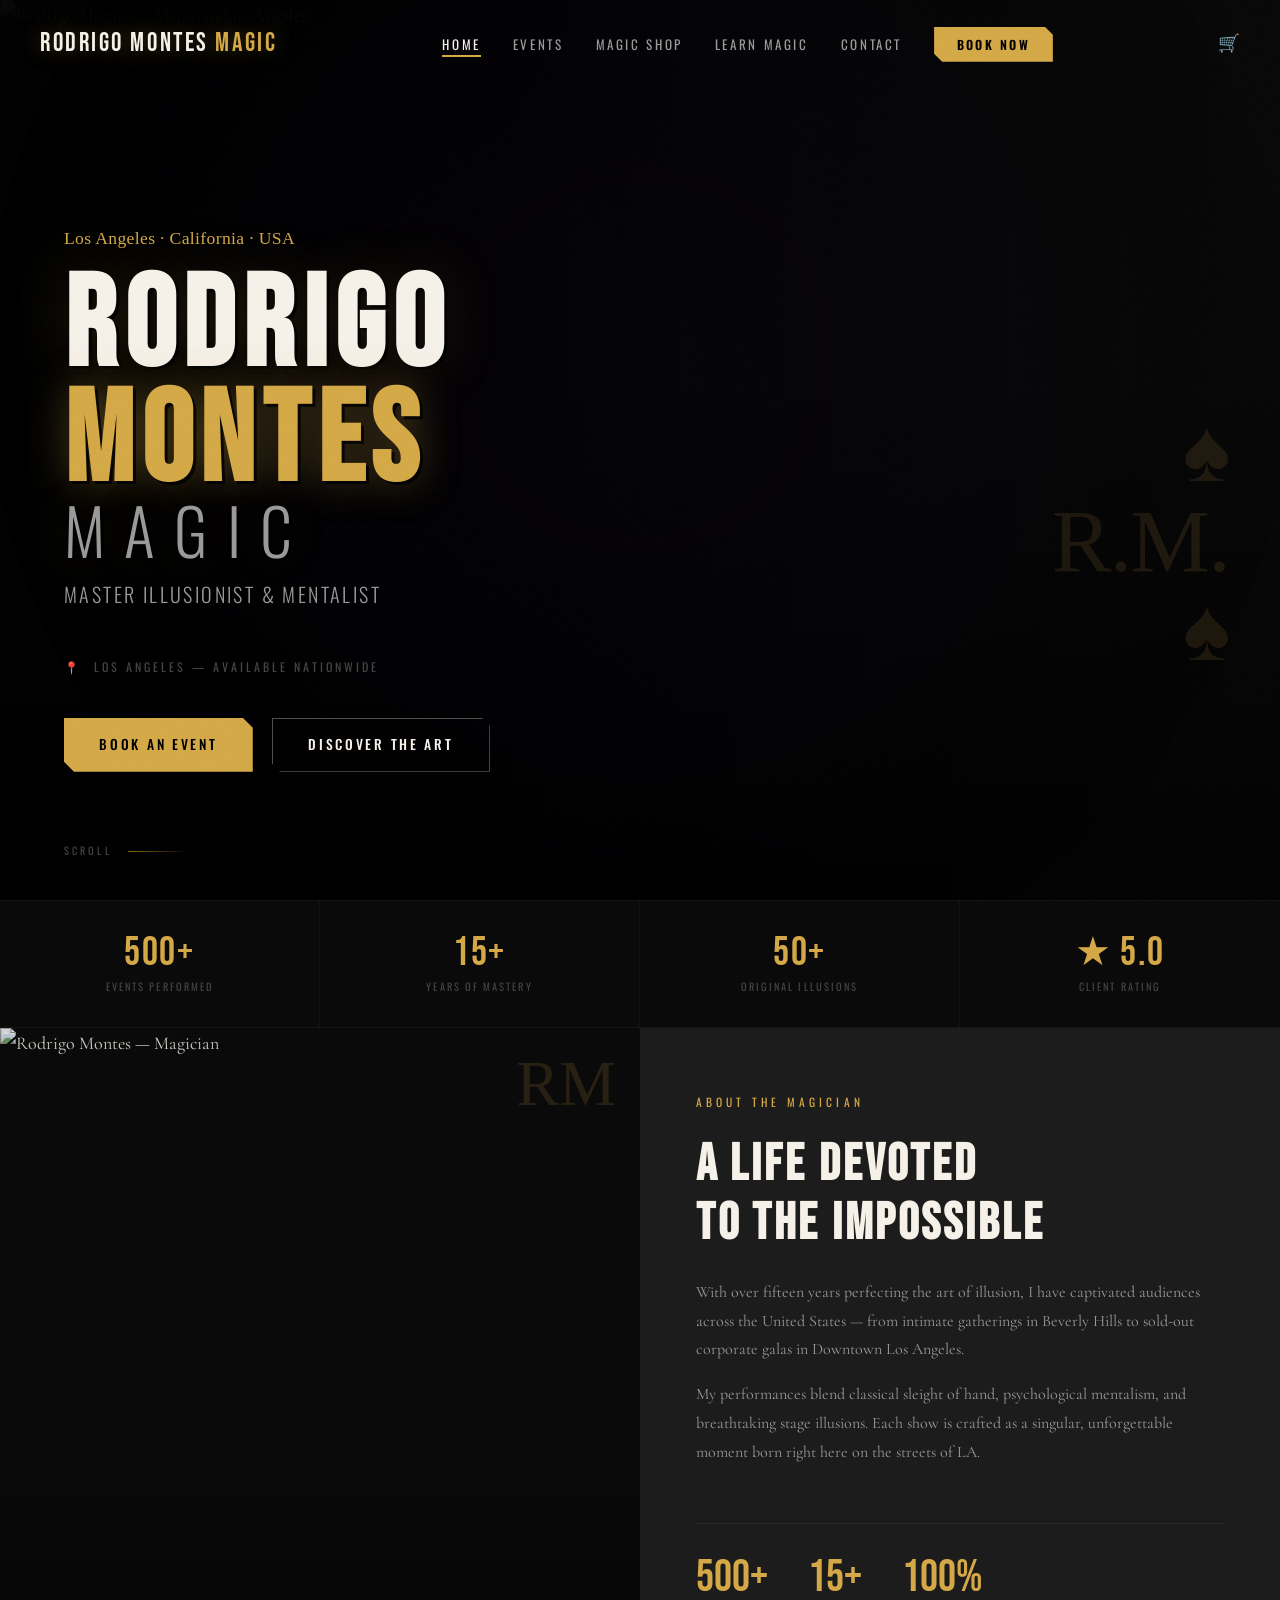
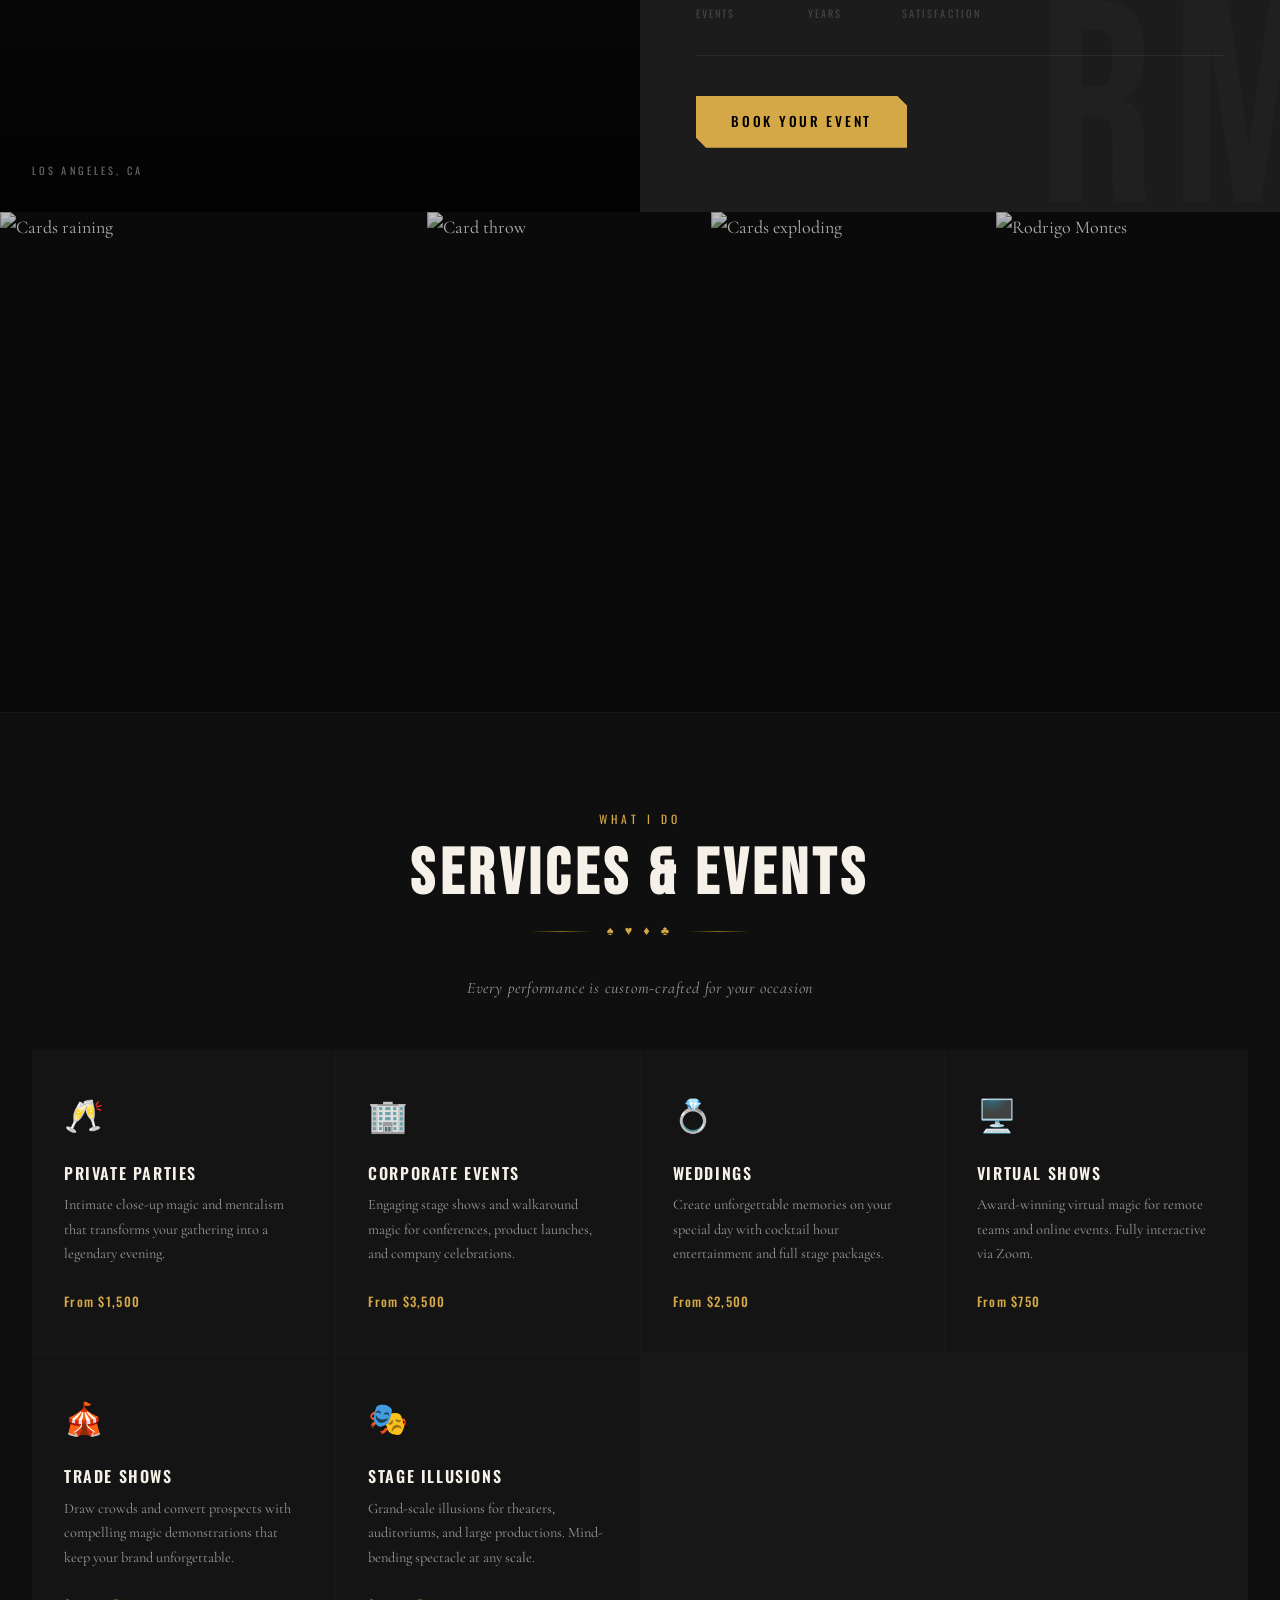
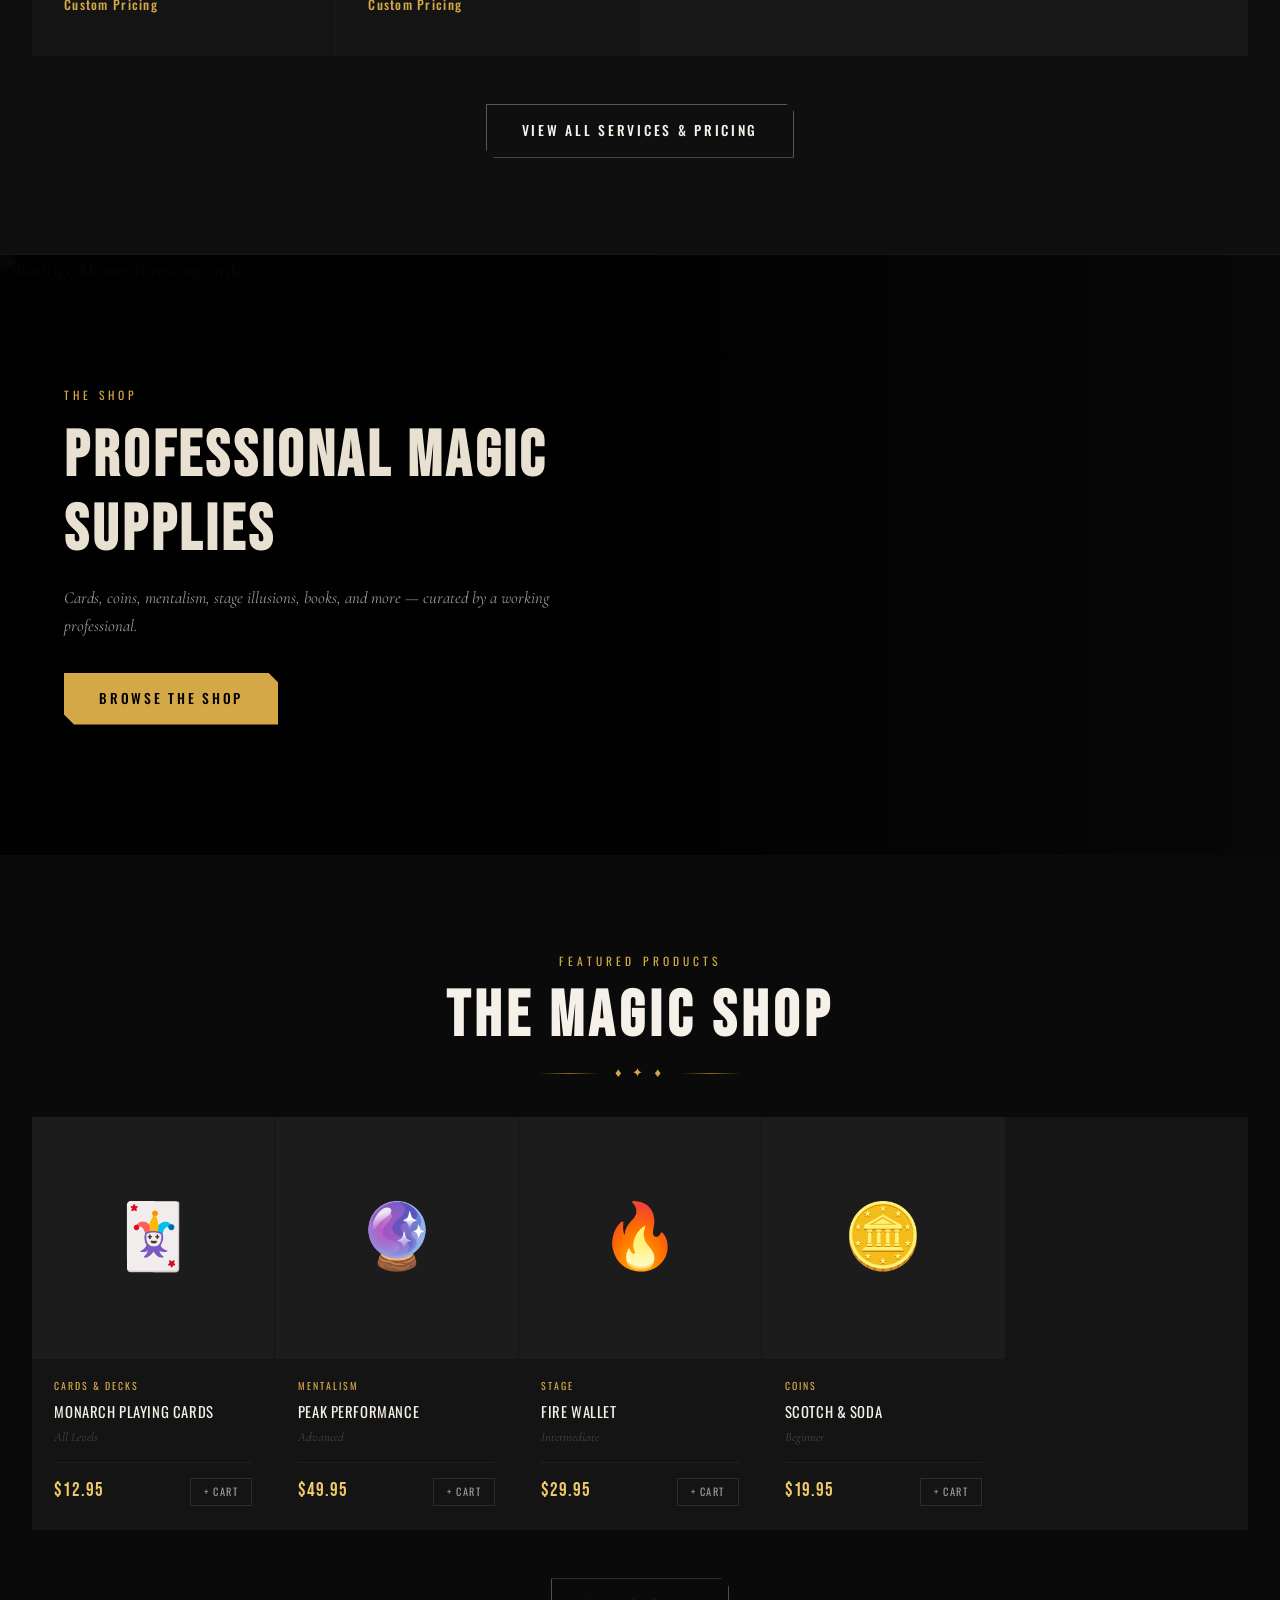
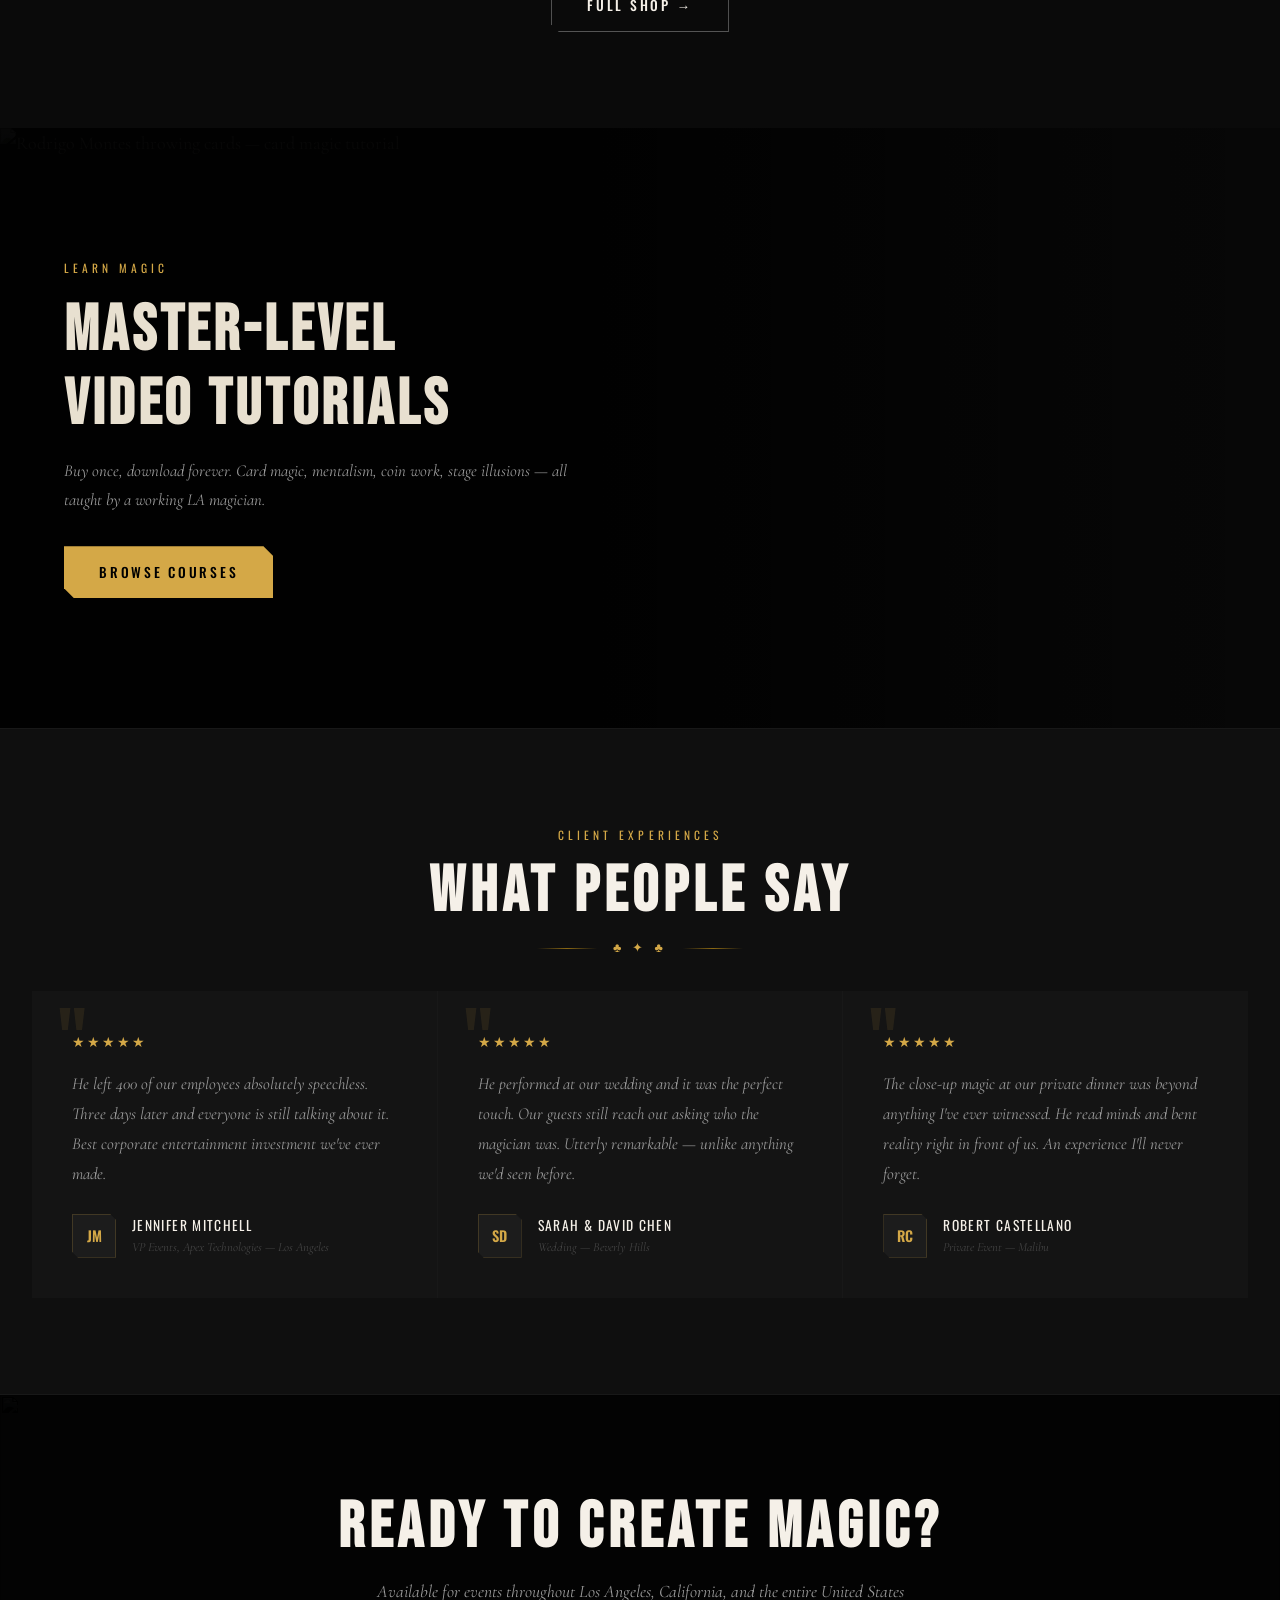
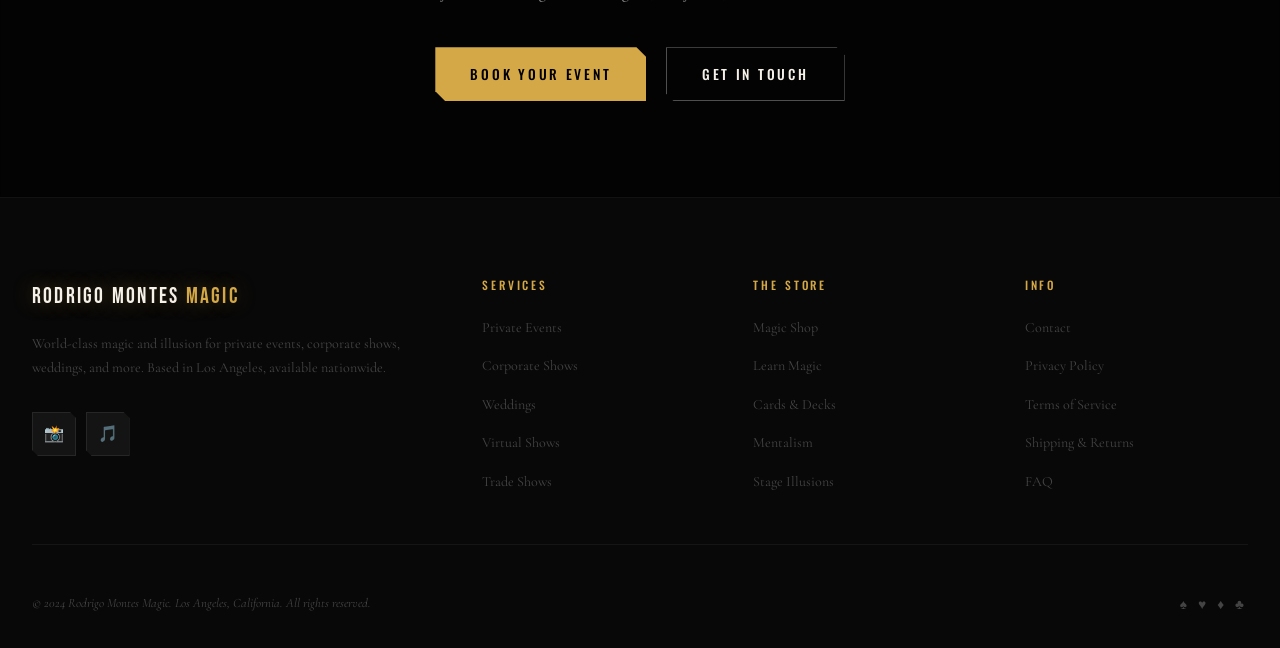
==== index.html @ 7df370d9 "Update social media links in footer" ====
<!DOCTYPE html>
<html lang="en">
<head>
  <meta charset="UTF-8" />
  <meta name="viewport" content="width=device-width, initial-scale=1.0" />
  <title>Rodrigo Montes Magic — Master Illusionist Los Angeles</title>
  <meta name="description" content="World-class magician available for private events, corporate shows, weddings, and more across Los Angeles and the USA." />
  <link rel="stylesheet" href="css/styles.css" />
</head>
<body>

<!-- ══════ NAV ══════ -->
<nav id="navbar">
  <a class="nav-logo" href="index.html">Rodrigo Montes <span>Magic</span></a>
  <ul class="nav-links">
    <li><a href="index.html" class="active">Home</a></li>
    <li><a href="events.html">Events</a></li>
    <li><a href="shop.html">Magic Shop</a></li>
    <li><a href="learn.html">Learn Magic</a></li>
    <li><a href="contact.html">Contact</a></li>
    <li><a href="https://calendly.com/rodrigomagic/30min" class="nav-cta" target="_blank" rel="noopener noreferrer">Book Now</a></li>
  </ul>
  <div style="display:flex;gap:1.2rem;align-items:center;">
    <div class="nav-cart" title="Cart">🛒<span class="cart-badge" style="display:none;">0</span></div>
    <button class="hamburger" aria-label="Menu"><span></span><span></span><span></span></button>
  </div>
</nav>

<!-- ══════ HERO ══════ -->
<section id="hero">
  <div id="hero-bg">
    <img src="images/rodrigo-cards-3.jpg" alt="Rodrigo Montes — Magician Los Angeles" />
  </div>
  <div class="hero-overlay"></div>
  <canvas id="particles-canvas"></canvas>

  <div class="hero-content">
    <div class="hero-eyebrow">Los Angeles · California · USA</div>

    <h1 class="hero-title">
      <div class="display-title">Rodrigo</div>
      <div class="display-title"><span class="gold-word">Montes</span></div>
      <div class="display-title" style="font-size:clamp(1.8rem,5vw,4.5rem);color:var(--text-secondary);letter-spacing:0.3em;font-family:'Oswald',sans-serif;font-weight:300;">MAGIC</div>
    </h1>

    <p class="hero-subtitle">Master Illusionist &amp; Mentalist</p>

    <div class="hero-location">📍 &nbsp;Los Angeles — Available Nationwide</div>

    <div class="hero-actions">
      <a href="https://calendly.com/rodrigomagic/30min" class="btn btn-primary" target="_blank" rel="noopener noreferrer">Book an Event</a>
      <a href="#about" class="btn btn-outline">Discover the Art</a>
    </div>
  </div>

  <!-- Ghost graffiti tag on wall -->
  <div class="hero-wall-tag">
    <span class="big-tag">♠</span>
    <span class="big-tag">R.M.</span>
    <span class="big-tag">♠</span>
  </div>

  <div class="hero-scroll">
    <span>Scroll</span>
    <div class="scroll-line"></div>
  </div>
</section>

<!-- ══════ STATS BAR ══════ -->
<div class="featured-banner">
  <div class="featured-item reveal">
    <span class="num">500+</span>
    <div class="label">Events Performed</div>
  </div>
  <div class="featured-item reveal reveal-delay-1">
    <span class="num">15+</span>
    <div class="label">Years of Mastery</div>
  </div>
  <div class="featured-item reveal reveal-delay-2">
    <span class="num">50+</span>
    <div class="label">Original Illusions</div>
  </div>
  <div class="featured-item reveal reveal-delay-3">
    <span class="num">★ 5.0</span>
    <div class="label">Client Rating</div>
  </div>
</div>

<!-- ══════ ABOUT ══════ -->
<section class="section" id="about" style="padding:0;">
  <div class="about-grid">

    <!-- Photo col -->
    <div class="about-image-col reveal">
      <img src="images/rodrigo-portrait.jpg" alt="Rodrigo Montes — Magician" />
      <div class="about-graffiti">
        <div class="about-graffiti-tag">RM</div>
        <div class="about-image-credit">Los Angeles, CA</div>
      </div>
    </div>

    <!-- Text col -->
    <div class="about-text-col">
      <div class="tag-line reveal">About the Magician</div>
      <h2 class="reveal" style="margin-top:0.5rem;">A Life Devoted<br>to the Impossible</h2>

      <p class="reveal">
        With over fifteen years perfecting the art of illusion, I have captivated audiences across
        the United States — from intimate gatherings in Beverly Hills to sold-out corporate galas
        in Downtown Los Angeles.
      </p>
      <p class="reveal">
        My performances blend classical sleight of hand, psychological mentalism, and breathtaking
        stage illusions. Each show is crafted as a singular, unforgettable moment born right here
        on the streets of LA.
      </p>

      <div class="stats-row reveal">
        <div class="stat">
          <span class="stat-num">500+</span>
          <div class="stat-label">Events</div>
        </div>
        <div class="stat">
          <span class="stat-num">15+</span>
          <div class="stat-label">Years</div>
        </div>
        <div class="stat">
          <span class="stat-num">100%</span>
          <div class="stat-label">Satisfaction</div>
        </div>
      </div>

      <div class="reveal">
        <a href="https://calendly.com/rodrigomagic/30min" class="btn btn-primary" target="_blank" rel="noopener noreferrer">Book Your Event</a>
      </div>
    </div>

  </div>
</section>

<!-- ══════ PHOTO STRIP ══════ -->
<div class="photo-strip">
  <div class="photo-strip-item">
    <img src="images/rodrigo-cards-3.jpg" alt="Cards raining" />
    <div class="strip-overlay"></div>
  </div>
  <div class="photo-strip-item">
    <img src="images/rodrigo-cards-1.jpg" alt="Card throw" />
    <div class="strip-overlay"></div>
  </div>
  <div class="photo-strip-item">
    <img src="images/rodrigo-cards-2.jpg" alt="Cards exploding" />
    <div class="strip-overlay"></div>
  </div>
  <div class="photo-strip-item">
    <img src="images/rodrigo-portrait.jpg" alt="Rodrigo Montes" />
    <div class="strip-overlay"></div>
  </div>
</div>

<!-- ══════ SERVICES ══════ -->
<section class="section section-alt">
  <div class="section-inner">
    <div class="tag-line reveal" style="text-align:center;display:block;margin-bottom:0.6rem;">What I Do</div>
    <h2 class="section-title reveal">Services &amp; Events</h2>
    <div class="gold-rule reveal"><span>♠ ♥ ♦ ♣</span></div>
    <p class="section-subtitle reveal">Every performance is custom-crafted for your occasion</p>

    <div class="services-grid">
      <div class="service-card reveal">
        <div class="service-icon">🥂</div>
        <h3>Private Parties</h3>
        <p>Intimate close-up magic and mentalism that transforms your gathering into a legendary evening.</p>
        <div class="price-tag">From $1,500</div>
      </div>
      <div class="service-card reveal reveal-delay-1">
        <div class="service-icon">🏢</div>
        <h3>Corporate Events</h3>
        <p>Engaging stage shows and walkaround magic for conferences, product launches, and company celebrations.</p>
        <div class="price-tag">From $3,500</div>
      </div>
      <div class="service-card reveal reveal-delay-2">
        <div class="service-icon">💍</div>
        <h3>Weddings</h3>
        <p>Create unforgettable memories on your special day with cocktail hour entertainment and full stage packages.</p>
        <div class="price-tag">From $2,500</div>
      </div>
      <div class="service-card reveal reveal-delay-3">
        <div class="service-icon">🖥️</div>
        <h3>Virtual Shows</h3>
        <p>Award-winning virtual magic for remote teams and online events. Fully interactive via Zoom.</p>
        <div class="price-tag">From $750</div>
      </div>
      <div class="service-card reveal">
        <div class="service-icon">🎪</div>
        <h3>Trade Shows</h3>
        <p>Draw crowds and convert prospects with compelling magic demonstrations that keep your brand unforgettable.</p>
        <div class="price-tag">Custom Pricing</div>
      </div>
      <div class="service-card reveal reveal-delay-1">
        <div class="service-icon">🎭</div>
        <h3>Stage Illusions</h3>
        <p>Grand-scale illusions for theaters, auditoriums, and large productions. Mind-bending spectacle at any scale.</p>
        <div class="price-tag">Custom Pricing</div>
      </div>
    </div>

    <div style="text-align:center;margin-top:3rem;" class="reveal">
      <a href="events.html" class="btn btn-outline">View All Services &amp; Pricing</a>
    </div>
  </div>
</section>

<!-- ══════ FULL BLEED PHOTO — CARD THROW ══════ -->
<div class="fullbleed-section">
  <div class="fullbleed-bg">
    <img src="images/rodrigo-cards-2.jpg" alt="Rodrigo Montes throwing cards" />
  </div>
  <div class="fullbleed-overlay"></div>
  <div class="fullbleed-content">
    <div class="tag-line reveal" style="margin-bottom:1rem;">The Shop</div>
    <h2 class="reveal" style="font-family:'Bebas Neue',sans-serif;font-size:clamp(2.5rem,5vw,4.5rem);letter-spacing:0.06em;margin-bottom:1rem;">Professional Magic<br>Supplies</h2>
    <p class="reveal" style="color:var(--text-secondary);margin-bottom:2rem;font-family:'Cormorant Garamond',serif;font-size:1.05rem;font-style:italic;">
      Cards, coins, mentalism, stage illusions, books, and more — curated by a working professional.
    </p>
    <a href="shop.html" class="btn btn-primary reveal">Browse the Shop</a>
  </div>
</div>

<!-- ══════ SHOP PREVIEW ══════ -->
<section class="section">
  <div class="section-inner">
    <div class="tag-line reveal" style="text-align:center;display:block;margin-bottom:0.6rem;">Featured Products</div>
    <h2 class="section-title reveal">The Magic Shop</h2>
    <div class="gold-rule reveal"><span>♦ ✦ ♦</span></div>

    <div class="products-grid">
      <div class="product-card reveal" data-category="cards">
        <div class="product-image">
          <div class="product-emoji">🃏</div>
          <div class="product-overlay">
            <button class="btn btn-primary" onclick="addToCart('p01','Monarch Playing Cards','12.95','🃏')">Add to Cart</button>
          </div>
        </div>
        <div class="product-body">
          <div class="product-category">Cards &amp; Decks</div>
          <div class="product-name">Monarch Playing Cards</div>
          <div class="product-level">All Levels</div>
          <div class="product-footer">
            <div class="product-price">$12.95</div>
            <button class="add-to-cart" onclick="addToCart('p01','Monarch Playing Cards','12.95','🃏')">+ Cart</button>
          </div>
        </div>
      </div>
      <div class="product-card reveal reveal-delay-1" data-category="mentalism">
        <div class="product-image">
          <div class="product-emoji">🔮</div>
          <div class="product-overlay">
            <button class="btn btn-primary" onclick="addToCart('p11','Peak Performance','49.95','🔮')">Add to Cart</button>
          </div>
        </div>
        <div class="product-body">
          <div class="product-category">Mentalism</div>
          <div class="product-name">Peak Performance</div>
          <div class="product-level">Advanced</div>
          <div class="product-footer">
            <div class="product-price">$49.95</div>
            <button class="add-to-cart" onclick="addToCart('p11','Peak Performance','49.95','🔮')">+ Cart</button>
          </div>
        </div>
      </div>
      <div class="product-card reveal reveal-delay-2" data-category="stage">
        <div class="product-image">
          <div class="product-emoji">🔥</div>
          <div class="product-overlay">
            <button class="btn btn-primary" onclick="addToCart('p18','Fire Wallet','29.95','🔥')">Add to Cart</button>
          </div>
        </div>
        <div class="product-body">
          <div class="product-category">Stage</div>
          <div class="product-name">Fire Wallet</div>
          <div class="product-level">Intermediate</div>
          <div class="product-footer">
            <div class="product-price">$29.95</div>
            <button class="add-to-cart" onclick="addToCart('p18','Fire Wallet','29.95','🔥')">+ Cart</button>
          </div>
        </div>
      </div>
      <div class="product-card reveal reveal-delay-3" data-category="coins">
        <div class="product-image">
          <div class="product-emoji">🪙</div>
          <div class="product-overlay">
            <button class="btn btn-primary" onclick="addToCart('p06','Scotch & Soda','19.95','🪙')">Add to Cart</button>
          </div>
        </div>
        <div class="product-body">
          <div class="product-category">Coins</div>
          <div class="product-name">Scotch &amp; Soda</div>
          <div class="product-level">Beginner</div>
          <div class="product-footer">
            <div class="product-price">$19.95</div>
            <button class="add-to-cart" onclick="addToCart('p06','Scotch & Soda','19.95','🪙')">+ Cart</button>
          </div>
        </div>
      </div>
    </div>

    <div style="text-align:center;margin-top:3rem;" class="reveal">
      <a href="shop.html" class="btn btn-outline">Full Shop →</a>
    </div>
  </div>
</section>

<!-- ══════ LEARN PREVIEW — FULLBLEED ══════ -->
<div class="fullbleed-section">
  <div class="fullbleed-bg">
    <img src="images/rodrigo-cards-1.jpg" alt="Rodrigo Montes throwing cards — card magic tutorial" />
  </div>
  <div class="fullbleed-overlay"></div>
  <div class="fullbleed-content">
    <div class="tag-line reveal" style="margin-bottom:1rem;">Learn Magic</div>
    <h2 class="reveal" style="font-family:'Bebas Neue',sans-serif;font-size:clamp(2.5rem,5vw,4.5rem);letter-spacing:0.06em;margin-bottom:1rem;">Master-Level<br>Video Tutorials</h2>
    <p class="reveal" style="color:var(--text-secondary);margin-bottom:2rem;font-family:'Cormorant Garamond',serif;font-size:1.05rem;font-style:italic;">
      Buy once, download forever. Card magic, mentalism, coin work, stage illusions — all taught by a working LA magician.
    </p>
    <a href="learn.html" class="btn btn-primary reveal">Browse Courses</a>
  </div>
</div>

<!-- ══════ TESTIMONIALS ══════ -->
<section class="section section-alt">
  <div class="section-inner">
    <div class="tag-line reveal" style="text-align:center;display:block;margin-bottom:0.6rem;">Client Experiences</div>
    <h2 class="section-title reveal">What People Say</h2>
    <div class="gold-rule reveal"><span>♣ ✦ ♣</span></div>

    <div class="testimonials-grid">
      <div class="testimonial-card reveal">
        <div class="stars">★★★★★</div>
        <p class="testimonial-text">He left 400 of our employees absolutely speechless. Three days later and everyone is still talking about it. Best corporate entertainment investment we've ever made.</p>
        <div class="testimonial-author">
          <div class="author-avatar">JM</div>
          <div>
            <div class="author-name">Jennifer Mitchell</div>
            <div class="author-role">VP Events, Apex Technologies — Los Angeles</div>
          </div>
        </div>
      </div>
      <div class="testimonial-card reveal reveal-delay-1">
        <div class="stars">★★★★★</div>
        <p class="testimonial-text">He performed at our wedding and it was the perfect touch. Our guests still reach out asking who the magician was. Utterly remarkable — unlike anything we'd seen before.</p>
        <div class="testimonial-author">
          <div class="author-avatar">SD</div>
          <div>
            <div class="author-name">Sarah &amp; David Chen</div>
            <div class="author-role">Wedding — Beverly Hills</div>
          </div>
        </div>
      </div>
      <div class="testimonial-card reveal reveal-delay-2">
        <div class="stars">★★★★★</div>
        <p class="testimonial-text">The close-up magic at our private dinner was beyond anything I've ever witnessed. He read minds and bent reality right in front of us. An experience I'll never forget.</p>
        <div class="testimonial-author">
          <div class="author-avatar">RC</div>
          <div>
            <div class="author-name">Robert Castellano</div>
            <div class="author-role">Private Event — Malibu</div>
          </div>
        </div>
      </div>
    </div>
  </div>
</section>

<!-- ══════ CTA ══════ -->
<div class="cta-banner">
  <div class="cta-banner-bg">
    <img src="images/rodrigo-portrait.jpg" alt="" aria-hidden="true" />
    <div class="cta-banner-bg-overlay"></div>
  </div>
  <div class="cta-banner-content section-inner">
    <h2 class="reveal">Ready to Create Magic?</h2>
    <p class="reveal">Available for events throughout Los Angeles, California, and the entire United States</p>
    <div class="reveal" style="display:flex;gap:1.2rem;justify-content:center;flex-wrap:wrap;">
      <a href="https://calendly.com/rodrigomagic/30min" class="btn btn-primary" target="_blank" rel="noopener noreferrer">Book Your Event</a>
      <a href="contact.html" class="btn btn-outline">Get in Touch</a>
    </div>
  </div>
</div>

<!-- ══════ FOOTER ══════ -->
<footer id="footer">
  <div class="footer-inner">
    <div class="footer-grid">
      <div class="footer-brand">
        <a class="nav-logo" href="index.html">Rodrigo Montes <span>Magic</span></a>
        <p>World-class magic and illusion for private events, corporate shows, weddings, and more. Based in Los Angeles, available nationwide.</p>
        <div class="social-links">
          <a class="social-link" href="https://instagram.com/rodrigomontesmagic" title="Instagram" target="_blank" rel="noopener noreferrer">📸</a>
          <a class="social-link" href="https://tiktok.com/@rodrigomontesmagic" title="TikTok" target="_blank" rel="noopener noreferrer">🎵</a>
        </div>
      </div>
      <div class="footer-col">
        <h4>Services</h4>
        <ul>
          <li><a href="events.html">Private Events</a></li>
          <li><a href="events.html">Corporate Shows</a></li>
          <li><a href="events.html">Weddings</a></li>
          <li><a href="events.html">Virtual Shows</a></li>
          <li><a href="events.html">Trade Shows</a></li>
        </ul>
      </div>
      <div class="footer-col">
        <h4>The Store</h4>
        <ul>
          <li><a href="shop.html">Magic Shop</a></li>
          <li><a href="learn.html">Learn Magic</a></li>
          <li><a href="shop.html">Cards &amp; Decks</a></li>
          <li><a href="shop.html">Mentalism</a></li>
          <li><a href="shop.html">Stage Illusions</a></li>
        </ul>
      </div>
      <div class="footer-col">
        <h4>Info</h4>
        <ul>
          <li><a href="contact.html">Contact</a></li>
          <li><a href="#">Privacy Policy</a></li>
          <li><a href="#">Terms of Service</a></li>
          <li><a href="#">Shipping &amp; Returns</a></li>
          <li><a href="#">FAQ</a></li>
        </ul>
      </div>
    </div>
    <div class="footer-bottom">
      <div class="footer-copy">© 2024 Rodrigo Montes Magic. Los Angeles, California. All rights reserved.</div>
      <div class="footer-suits">♠ ♥ ♦ ♣</div>
    </div>
  </div>
</footer>

<!-- Cart -->
<div class="cart-overlay"></div>
<div class="cart-sidebar">
  <div class="cart-header"><h3>Your Cart</h3><button class="cart-close">✕</button></div>
  <div class="cart-items"></div>
  <div class="cart-footer">
    <div class="cart-total"><span>Total</span><span class="cart-total-price">$0.00</span></div>
    <button class="btn btn-primary" style="width:100%;justify-content:center;">Proceed to Checkout</button>
  </div>
</div>

<script src="js/particles.js"></script>
<script src="js/main.js"></script>
</body>
</html>
---- css/styles.css ----
/* ============================================================
   RODRIGO MONTES MAGIC — Urban Street Aesthetic
   ============================================================ */

@import url('https://fonts.googleapis.com/css2?family=Cinzel:wght@400;600;700;900&family=Cinzel+Decorative:wght@400;700&family=Cormorant+Garamond:ital,wght@0,300;0,400;0,600;1,300;1,400&family=Bebas+Neue&family=Permanent+Marker&family=Oswald:wght@300;400;500;600;700&display=swap');

/* ── Variables ── */
:root {
  --bg-primary: #0a0a0a;
  --bg-secondary: #0f0f0f;
  --bg-card: #141414;
  --bg-card-hover: #1a1a1a;
  --concrete: #1c1c1c;
  --concrete-light: #252525;
  --gold: #d4a847;
  --gold-light: #f0c96a;
  --gold-dark: #8b6914;
  --gold-glow: rgba(212,168,71,0.35);
  --red: #c0392b;
  --red-glow: rgba(192,57,43,0.3);
  --white: #f5f0e8;
  --gray: #888;
  --gray-light: #bbb;
  --text: #e8e0d0;
  --text-secondary: #999;
  --text-muted: #444;
  --border: rgba(212,168,71,0.15);
  --border-bright: rgba(212,168,71,0.5);
  --shadow-gold: 0 0 40px rgba(212,168,71,0.22);
  --transition: all 0.3s cubic-bezier(0.4,0,0.2,1);
  --transition-slow: all 0.7s cubic-bezier(0.4,0,0.2,1);
  --max-w: 1300px;
  --radius: 2px;
}

/* ── Reset ── */
*, *::before, *::after { box-sizing: border-box; margin: 0; padding: 0; }
html { scroll-behavior: smooth; }

body {
  background: var(--bg-primary);
  color: var(--text);
  font-family: 'Cormorant Garamond', serif;
  font-size: 18px;
  line-height: 1.7;
  overflow-x: hidden;
}

a { color: var(--gold); text-decoration: none; transition: var(--transition); }
a:hover { color: var(--gold-light); }
img { max-width: 100%; display: block; }
::selection { background: var(--gold-dark); color: #000; }

/* ── Scrollbar ── */
::-webkit-scrollbar { width: 4px; }
::-webkit-scrollbar-track { background: #000; }
::-webkit-scrollbar-thumb { background: var(--gold-dark); }
::-webkit-scrollbar-thumb:hover { background: var(--gold); }

/* ── Concrete texture overlay (CSS noise) ── */
body::before {
  content: '';
  position: fixed;
  inset: 0;
  background-image:
    url("data:image/svg+xml,%3Csvg viewBox='0 0 256 256' xmlns='http://www.w3.org/2000/svg'%3E%3Cfilter id='noise'%3E%3CfeTurbulence type='fractalNoise' baseFrequency='0.9' numOctaves='4' stitchTiles='stitch'/%3E%3CfeColorMatrix type='saturate' values='0'/%3E%3C/filter%3E%3Crect width='100%25' height='100%25' filter='url(%23noise)' opacity='0.06'/%3E%3C/svg%3E");
  pointer-events: none;
  z-index: 9999;
  opacity: 0.4;
  mix-blend-mode: overlay;
}

/* ── Typography ── */
h1, h2, h3, h4, h5 {
  font-family: 'Oswald', sans-serif;
  font-weight: 600;
  letter-spacing: 0.04em;
  line-height: 1.15;
  color: var(--text);
  text-transform: uppercase;
}

.display-title {
  font-family: 'Bebas Neue', sans-serif;
  font-size: clamp(3.5rem, 10vw, 9rem);
  letter-spacing: 0.06em;
  line-height: 0.9;
  color: var(--white);
  text-shadow:
    3px 3px 0 rgba(0,0,0,0.8),
    0 0 60px rgba(212,168,71,0.15);
}

.display-title .gold-word {
  color: var(--gold);
  text-shadow:
    3px 3px 0 rgba(0,0,0,0.8),
    0 0 40px var(--gold-glow);
}

.graffiti-text {
  font-family: 'Permanent Marker', cursive;
  color: var(--gold);
  font-size: clamp(1rem, 2.5vw, 1.4rem);
  letter-spacing: 0.02em;
  text-shadow: 2px 2px 0 rgba(0,0,0,0.6);
}

.section-title {
  font-family: 'Bebas Neue', sans-serif;
  font-size: clamp(2.2rem, 5vw, 4rem);
  text-align: center;
  letter-spacing: 0.08em;
  color: var(--white);
  text-transform: uppercase;
  margin-bottom: 0.3rem;
}

.section-subtitle {
  text-align: center;
  color: var(--text-secondary);
  font-size: 1rem;
  font-style: italic;
  margin-bottom: 3rem;
  letter-spacing: 0.05em;
  font-family: 'Cormorant Garamond', serif;
}

.tag-line {
  font-family: 'Oswald', sans-serif;
  font-size: 0.72rem;
  letter-spacing: 0.35em;
  text-transform: uppercase;
  color: var(--gold);
}

/* ── Gold Divider ── */
.gold-rule {
  display: flex;
  align-items: center;
  gap: 1rem;
  justify-content: center;
  margin: 0.6rem 0 2rem;
}
.gold-rule::before, .gold-rule::after {
  content: '';
  height: 1px;
  width: 60px;
  background: linear-gradient(90deg, transparent, var(--gold-dark), transparent);
}
.gold-rule span { color: var(--gold); font-size: 0.8rem; letter-spacing: 4px; }

/* ── Navigation ── */
#navbar {
  position: fixed;
  top: 0; left: 0; right: 0;
  z-index: 1000;
  padding: 1.4rem 2.5rem;
  transition: var(--transition-slow);
  display: flex;
  align-items: center;
  justify-content: space-between;
}

#navbar.scrolled {
  background: rgba(10,10,10,0.97);
  padding: 0.9rem 2.5rem;
  border-bottom: 1px solid var(--border);
  backdrop-filter: blur(20px);
  box-shadow: 0 4px 40px rgba(0,0,0,0.8);
}

.nav-logo {
  font-family: 'Bebas Neue', sans-serif;
  font-size: 1.6rem;
  letter-spacing: 0.1em;
  color: var(--white);
  text-shadow: 0 0 20px var(--gold-glow);
}
.nav-logo span { color: var(--gold); }

.nav-links {
  display: flex;
  list-style: none;
  gap: 2rem;
  align-items: center;
}

.nav-links a {
  font-family: 'Oswald', sans-serif;
  font-size: 0.82rem;
  letter-spacing: 0.2em;
  text-transform: uppercase;
  color: var(--text-secondary);
  font-weight: 400;
  position: relative;
  padding-bottom: 3px;
}

.nav-links a::after {
  content: '';
  position: absolute;
  bottom: 0; left: 0;
  width: 0; height: 2px;
  background: var(--gold);
  transition: var(--transition);
}

.nav-links a:hover, .nav-links a.active { color: var(--white); }
.nav-links a:hover::after, .nav-links a.active::after { width: 100%; }

.nav-cta {
  background: var(--gold) !important;
  color: #000 !important;
  padding: 0.5rem 1.4rem !important;
  font-family: 'Oswald', sans-serif !important;
  font-size: 0.78rem !important;
  letter-spacing: 0.2em !important;
  font-weight: 600 !important;
  border: none !important;
  transition: var(--transition) !important;
  clip-path: polygon(0 0, calc(100% - 8px) 0, 100% 8px, 100% 100%, 8px 100%, 0 calc(100% - 8px));
}

.nav-cta:hover {
  background: var(--gold-light) !important;
  color: #000 !important;
  box-shadow: var(--shadow-gold) !important;
  transform: translateY(-1px) !important;
}

.nav-cart {
  position: relative;
  cursor: pointer;
  color: var(--text-secondary);
  font-size: 1.1rem;
  transition: var(--transition);
}
.nav-cart:hover { color: var(--gold); }

.cart-badge {
  position: absolute;
  top: -8px; right: -8px;
  background: var(--gold);
  color: #000;
  font-size: 0.6rem;
  width: 16px; height: 16px;
  border-radius: 50%;
  display: flex; align-items: center; justify-content: center;
  font-family: 'Oswald', sans-serif;
  font-weight: 700;
}

.hamburger {
  display: none;
  flex-direction: column;
  gap: 5px;
  cursor: pointer;
  padding: 4px;
}
.hamburger span {
  display: block;
  width: 26px; height: 2px;
  background: var(--gold);
  transition: var(--transition);
}

/* ── HERO ── */
#hero {
  position: relative;
  min-height: 100vh;
  display: flex;
  align-items: center;
  overflow: hidden;
}

#hero-bg {
  position: absolute;
  inset: 0;
  z-index: 0;
}

#hero-bg img {
  width: 100%;
  height: 100%;
  object-fit: cover;
  object-position: center top;
  filter: brightness(0.35) contrast(1.1) saturate(0.4);
}

.hero-overlay {
  position: absolute;
  inset: 0;
  background:
    linear-gradient(to right, rgba(0,0,0,0.9) 40%, rgba(0,0,0,0.2) 100%),
    linear-gradient(to top, rgba(0,0,0,0.7) 0%, transparent 60%);
  z-index: 1;
}

#particles-canvas {
  position: absolute;
  inset: 0;
  z-index: 2;
  opacity: 0.7;
}

.hero-content {
  position: relative;
  z-index: 3;
  padding: 0 5vw;
  max-width: 900px;
  padding-top: 6rem;
}

.hero-eyebrow {
  font-family: 'Permanent Marker', cursive;
  font-size: clamp(0.9rem, 2vw, 1.1rem);
  color: var(--gold);
  margin-bottom: 1rem;
  opacity: 0;
  animation: fadeInLeft 1s 0.4s forwards;
  text-shadow: 1px 1px 0 rgba(0,0,0,0.8);
  letter-spacing: 0.02em;
}

.hero-title {
  margin-bottom: 1.2rem;
  opacity: 0;
  animation: fadeInLeft 1.2s 0.7s forwards;
}

.hero-subtitle {
  font-family: 'Oswald', sans-serif;
  font-size: clamp(1rem, 2vw, 1.25rem);
  color: var(--text-secondary);
  margin-bottom: 2.5rem;
  letter-spacing: 0.12em;
  text-transform: uppercase;
  font-weight: 300;
  opacity: 0;
  animation: fadeInLeft 1s 1.2s forwards;
}

.hero-location {
  display: inline-flex;
  align-items: center;
  gap: 0.6rem;
  font-family: 'Oswald', sans-serif;
  font-size: 0.75rem;
  letter-spacing: 0.25em;
  text-transform: uppercase;
  color: var(--text-muted);
  margin-bottom: 2.5rem;
  opacity: 0;
  animation: fadeInLeft 1s 1.4s forwards;
}

.hero-actions {
  display: flex;
  gap: 1.2rem;
  flex-wrap: wrap;
  opacity: 0;
  animation: fadeInLeft 1s 1.7s forwards;
}

/* ── Graffiti tag on wall ── */
.hero-wall-tag {
  position: absolute;
  right: 4vw;
  bottom: 25%;
  z-index: 3;
  text-align: right;
  opacity: 0;
  animation: fadeIn 2s 2.5s forwards;
}

.hero-wall-tag .big-tag {
  font-family: 'Permanent Marker', cursive;
  font-size: clamp(3rem, 7vw, 6rem);
  color: rgba(212,168,71,0.12);
  line-height: 1;
  display: block;
  text-shadow: none;
  letter-spacing: -0.02em;
}

.hero-scroll {
  position: absolute;
  bottom: 2.5rem; left: 5vw;
  z-index: 3;
  display: flex;
  align-items: center;
  gap: 1rem;
  opacity: 0;
  animation: fadeIn 1s 2.5s forwards;
}
.hero-scroll span {
  font-family: 'Oswald', sans-serif;
  font-size: 0.65rem;
  letter-spacing: 0.3em;
  color: var(--text-muted);
  text-transform: uppercase;
}
.scroll-line {
  width: 60px; height: 1px;
  background: linear-gradient(90deg, var(--gold-dark), transparent);
  animation: scrollPulse 2s ease-in-out infinite;
}
@keyframes scrollPulse { 0%,100%{opacity:0.3} 50%{opacity:1} }

/* ── Buttons ── */
.btn {
  display: inline-flex;
  align-items: center;
  gap: 0.6rem;
  padding: 0.9rem 2.2rem;
  font-family: 'Oswald', sans-serif;
  font-size: 0.85rem;
  letter-spacing: 0.2em;
  text-transform: uppercase;
  font-weight: 500;
  border: none;
  cursor: pointer;
  transition: var(--transition);
  position: relative;
  text-decoration: none;
}

.btn-primary {
  background: var(--gold);
  color: #000;
  clip-path: polygon(0 0, calc(100% - 10px) 0, 100% 10px, 100% 100%, 10px 100%, 0 calc(100% - 10px));
}
.btn-primary:hover {
  background: var(--gold-light);
  color: #000;
  transform: translateY(-2px);
  box-shadow: 0 8px 30px var(--gold-glow);
}

.btn-outline {
  background: transparent;
  color: var(--white);
  border: 1px solid rgba(255,255,255,0.3);
  clip-path: polygon(0 0, calc(100% - 8px) 0, 100% 8px, 100% 100%, 8px 100%, 0 calc(100% - 8px));
}
.btn-outline:hover {
  border-color: var(--gold);
  color: var(--gold);
  transform: translateY(-2px);
}

/* ── Section ── */
.section { padding: 6rem 2rem; }

.section-inner {
  max-width: var(--max-w);
  margin: 0 auto;
}

.section-alt {
  background: var(--bg-secondary);
  border-top: 1px solid rgba(255,255,255,0.04);
  border-bottom: 1px solid rgba(255,255,255,0.04);
}

/* Diagonal section separator */
.section-slant {
  position: relative;
}
.section-slant::after {
  content: '';
  position: absolute;
  bottom: -1px; left: 0; right: 0;
  height: 60px;
  background: var(--bg-secondary);
  clip-path: polygon(0 100%, 100% 0, 100% 100%);
}

/* ── ABOUT SPLIT ── */
.about-grid {
  display: grid;
  grid-template-columns: 1fr 1fr;
  gap: 0;
  align-items: stretch;
  min-height: 620px;
}

.about-image-col {
  position: relative;
  overflow: hidden;
}

.about-image-col img {
  width: 100%;
  height: 100%;
  object-fit: cover;
  object-position: center top;
  filter: saturate(0.5) contrast(1.15) brightness(0.85);
  transition: var(--transition-slow);
}

.about-image-col:hover img {
  filter: saturate(0.7) contrast(1.1) brightness(0.9);
  transform: scale(1.02);
}

/* Graffiti overlay on about image */
.about-graffiti {
  position: absolute;
  inset: 0;
  display: flex;
  align-items: flex-end;
  padding: 2rem;
  background: linear-gradient(to top, rgba(0,0,0,0.8) 0%, transparent 50%);
}

.about-graffiti-tag {
  font-family: 'Permanent Marker', cursive;
  font-size: 4rem;
  color: rgba(212,168,71,0.15);
  position: absolute;
  top: 1.5rem; right: 1.5rem;
  line-height: 1;
  pointer-events: none;
}

.about-image-credit {
  font-family: 'Oswald', sans-serif;
  font-size: 0.65rem;
  letter-spacing: 0.3em;
  color: rgba(255,255,255,0.4);
  text-transform: uppercase;
}

.about-text-col {
  background: var(--concrete);
  padding: 4rem 3.5rem;
  display: flex;
  flex-direction: column;
  justify-content: center;
  position: relative;
  overflow: hidden;
}

/* Concrete texture on about panel */
.about-text-col::before {
  content: 'R M';
  font-family: 'Bebas Neue', sans-serif;
  font-size: 18rem;
  position: absolute;
  right: -2rem; bottom: -3rem;
  color: rgba(255,255,255,0.02);
  letter-spacing: -0.05em;
  pointer-events: none;
  line-height: 1;
}

.about-text-col .tag-line { margin-bottom: 1rem; }

.about-text-col h2 {
  font-family: 'Bebas Neue', sans-serif;
  font-size: clamp(2.5rem, 4vw, 3.5rem);
  color: var(--white);
  margin-bottom: 1.5rem;
  letter-spacing: 0.06em;
}

.about-text-col p {
  color: var(--text-secondary);
  font-size: 1rem;
  margin-bottom: 1rem;
  font-family: 'Cormorant Garamond', serif;
  line-height: 1.8;
}

.stats-row {
  display: flex;
  gap: 2.5rem;
  margin: 2.5rem 0;
  padding: 2rem 0;
  border-top: 1px solid rgba(255,255,255,0.06);
  border-bottom: 1px solid rgba(255,255,255,0.06);
}

.stat { text-align: left; }

.stat-num {
  font-family: 'Bebas Neue', sans-serif;
  font-size: 2.8rem;
  color: var(--gold);
  display: block;
  line-height: 1;
}

.stat-label {
  font-family: 'Oswald', sans-serif;
  font-size: 0.65rem;
  letter-spacing: 0.2em;
  text-transform: uppercase;
  color: var(--text-muted);
  margin-top: 0.3rem;
}

/* ── PHOTO GALLERY STRIP ── */
.photo-strip {
  display: grid;
  grid-template-columns: 1.5fr 1fr 1fr 1fr;
  height: 500px;
  gap: 0;
}

.photo-strip-item {
  position: relative;
  overflow: hidden;
  cursor: pointer;
}

.photo-strip-item img {
  width: 100%;
  height: 100%;
  object-fit: cover;
  object-position: center top;
  filter: saturate(0.4) contrast(1.1) brightness(0.75);
  transition: var(--transition-slow);
}

.photo-strip-item:hover img {
  filter: saturate(0.7) contrast(1.05) brightness(0.9);
  transform: scale(1.04);
}

.photo-strip-item .strip-overlay {
  position: absolute;
  inset: 0;
  background: linear-gradient(to top, rgba(0,0,0,0.6) 0%, transparent 60%);
  opacity: 0;
  transition: var(--transition);
}

.photo-strip-item:hover .strip-overlay { opacity: 1; }

/* ── FULL BLEED PHOTO SECTION ── */
.fullbleed-section {
  position: relative;
  min-height: 600px;
  display: flex;
  align-items: center;
  overflow: hidden;
}

.fullbleed-bg {
  position: absolute;
  inset: 0;
}

.fullbleed-bg img {
  width: 100%;
  height: 100%;
  object-fit: cover;
  object-position: center 20%;
  filter: saturate(0.3) contrast(1.2) brightness(0.35);
}

.fullbleed-overlay {
  position: absolute;
  inset: 0;
  background: linear-gradient(90deg, rgba(0,0,0,0.92) 45%, rgba(0,0,0,0.3) 100%);
}

.fullbleed-content {
  position: relative;
  z-index: 2;
  padding: 5rem 5vw;
  max-width: 650px;
}

/* ── Services Grid ── */
.services-grid {
  display: grid;
  grid-template-columns: repeat(auto-fill, minmax(280px, 1fr));
  gap: 1px;
  background: rgba(255,255,255,0.04);
}

.service-card {
  background: var(--bg-card);
  padding: 2.5rem 2rem;
  position: relative;
  overflow: hidden;
  transition: var(--transition);
  cursor: pointer;
}

.service-card::before {
  content: '';
  position: absolute;
  left: 0; top: 0; bottom: 0;
  width: 3px;
  background: var(--gold);
  transform: scaleY(0);
  transform-origin: bottom;
  transition: var(--transition);
}

.service-card:hover { background: var(--bg-card-hover); }
.service-card:hover::before { transform: scaleY(1); }

.service-icon { font-size: 2rem; margin-bottom: 1.2rem; }

.service-card h3 {
  font-family: 'Oswald', sans-serif;
  font-size: 1rem;
  margin-bottom: 0.7rem;
  color: var(--white);
  letter-spacing: 0.1em;
}

.service-card p {
  color: var(--text-secondary);
  font-size: 0.9rem;
  font-family: 'Cormorant Garamond', serif;
  line-height: 1.7;
}

.service-card .price-tag {
  margin-top: 1.5rem;
  font-family: 'Oswald', sans-serif;
  font-size: 0.8rem;
  color: var(--gold);
  letter-spacing: 0.1em;
  font-weight: 500;
}

/* ── Testimonials ── */
.testimonials-grid {
  display: grid;
  grid-template-columns: repeat(auto-fill, minmax(320px, 1fr));
  gap: 1px;
  background: rgba(255,255,255,0.04);
}

.testimonial-card {
  background: var(--bg-card);
  padding: 2.5rem;
  position: relative;
}

.testimonial-card::before {
  content: '"';
  font-family: 'Bebas Neue', sans-serif;
  font-size: 6rem;
  color: rgba(212,168,71,0.1);
  position: absolute;
  top: 0.5rem; left: 1.5rem;
  line-height: 1;
}

.testimonial-text {
  font-style: italic;
  color: var(--text-secondary);
  font-size: 0.95rem;
  margin-bottom: 1.5rem;
  line-height: 1.8;
  font-family: 'Cormorant Garamond', serif;
  font-size: 1.05rem;
}

.testimonial-author { display: flex; align-items: center; gap: 1rem; }

.author-avatar {
  width: 44px; height: 44px;
  background: var(--concrete);
  border: 1px solid rgba(212,168,71,0.2);
  display: flex; align-items: center; justify-content: center;
  font-family: 'Oswald', sans-serif;
  font-size: 0.9rem;
  color: var(--gold);
  font-weight: 600;
  clip-path: polygon(0 0, calc(100% - 6px) 0, 100% 6px, 100% 100%, 6px 100%, 0 calc(100% - 6px));
}

.author-name {
  font-family: 'Oswald', sans-serif;
  font-size: 0.85rem;
  letter-spacing: 0.1em;
  color: var(--white);
  text-transform: uppercase;
}

.author-role {
  font-size: 0.78rem;
  color: var(--text-muted);
  font-style: italic;
  font-family: 'Cormorant Garamond', serif;
}

.stars { color: var(--gold); font-size: 0.9rem; letter-spacing: 2px; margin-bottom: 0.8rem; }

/* ── Shop ── */
.shop-filters {
  display: flex;
  gap: 0.6rem;
  flex-wrap: wrap;
  justify-content: center;
  margin-bottom: 3rem;
}

.filter-btn {
  padding: 0.45rem 1.2rem;
  font-family: 'Oswald', sans-serif;
  font-size: 0.72rem;
  letter-spacing: 0.15em;
  text-transform: uppercase;
  background: transparent;
  color: var(--text-muted);
  border: 1px solid rgba(255,255,255,0.08);
  cursor: pointer;
  transition: var(--transition);
}

.filter-btn:hover, .filter-btn.active {
  background: var(--gold);
  color: #000;
  border-color: var(--gold);
}

.products-grid {
  display: grid;
  grid-template-columns: repeat(auto-fill, minmax(240px, 1fr));
  gap: 1px;
  background: rgba(255,255,255,0.04);
}

.product-card {
  background: var(--bg-card);
  overflow: hidden;
  transition: var(--transition);
  cursor: pointer;
}

.product-card:hover {
  background: var(--bg-card-hover);
  box-shadow: 0 0 0 1px var(--border-bright);
}

.product-image {
  aspect-ratio: 1;
  background: var(--concrete);
  display: flex;
  align-items: center;
  justify-content: center;
  overflow: hidden;
  position: relative;
}

.product-emoji { font-size: 4rem; }

.product-overlay {
  position: absolute;
  inset: 0;
  background: rgba(0,0,0,0.85);
  display: flex;
  align-items: center;
  justify-content: center;
  opacity: 0;
  transition: var(--transition);
}

.product-card:hover .product-overlay { opacity: 1; }

.product-body { padding: 1.2rem 1.4rem 1.4rem; }

.product-category {
  font-family: 'Oswald', sans-serif;
  font-size: 0.62rem;
  letter-spacing: 0.2em;
  text-transform: uppercase;
  color: var(--gold);
  margin-bottom: 0.4rem;
  font-weight: 400;
}

.product-name {
  font-family: 'Oswald', sans-serif;
  font-size: 0.92rem;
  color: var(--white);
  margin-bottom: 0.4rem;
  letter-spacing: 0.04em;
  line-height: 1.3;
  text-transform: uppercase;
}

.product-level {
  font-size: 0.8rem;
  color: var(--text-muted);
  font-style: italic;
  margin-bottom: 0.8rem;
  font-family: 'Cormorant Garamond', serif;
}

.product-footer {
  display: flex;
  align-items: center;
  justify-content: space-between;
  margin-top: 0.8rem;
  padding-top: 0.8rem;
  border-top: 1px solid rgba(255,255,255,0.05);
}

.product-price {
  font-family: 'Bebas Neue', sans-serif;
  font-size: 1.2rem;
  color: var(--gold-light);
  letter-spacing: 0.05em;
}

.add-to-cart {
  background: transparent;
  border: 1px solid rgba(255,255,255,0.1);
  color: var(--text-secondary);
  padding: 0.35rem 0.8rem;
  font-family: 'Oswald', sans-serif;
  font-size: 0.65rem;
  letter-spacing: 0.15em;
  cursor: pointer;
  transition: var(--transition);
  text-transform: uppercase;
}

.add-to-cart:hover {
  background: var(--gold);
  border-color: var(--gold);
  color: #000;
}

/* ── Videos ── */
.videos-grid {
  display: grid;
  grid-template-columns: repeat(auto-fill, minmax(320px, 1fr));
  gap: 1px;
  background: rgba(255,255,255,0.04);
}

.video-card {
  background: var(--bg-card);
  overflow: hidden;
  transition: var(--transition);
}

.video-card:hover { background: var(--bg-card-hover); }

.video-thumbnail {
  aspect-ratio: 16/9;
  background: var(--concrete);
  display: flex;
  align-items: center;
  justify-content: center;
  position: relative;
  overflow: hidden;
}

.video-thumbnail img {
  width: 100%; height: 100%;
  object-fit: cover;
  filter: brightness(0.55) saturate(0.4);
  transition: var(--transition-slow);
}

.video-card:hover .video-thumbnail img { filter: brightness(0.7) saturate(0.6); transform: scale(1.03); }

.play-btn {
  position: absolute;
  width: 58px; height: 58px;
  border: 1.5px solid var(--gold);
  display: flex; align-items: center; justify-content: center;
  color: var(--gold);
  font-size: 1.3rem;
  transition: var(--transition);
  clip-path: polygon(0 0, calc(100% - 8px) 0, 100% 8px, 100% 100%, 8px 100%, 0 calc(100% - 8px));
  background: rgba(0,0,0,0.4);
}

.video-card:hover .play-btn {
  background: var(--gold);
  color: #000;
}

.video-thumb-placeholder { font-size: 3.5rem; color: rgba(255,255,255,0.08); }

.video-duration {
  position: absolute;
  bottom: 0.6rem; right: 0.8rem;
  background: rgba(0,0,0,0.85);
  color: var(--text-secondary);
  font-family: 'Oswald', sans-serif;
  font-size: 0.7rem;
  padding: 2px 8px;
  letter-spacing: 0.1em;
}

.video-level {
  position: absolute;
  top: 0.8rem; left: 0.8rem;
  padding: 3px 10px;
  font-family: 'Oswald', sans-serif;
  font-size: 0.62rem;
  letter-spacing: 0.15em;
  text-transform: uppercase;
}

.level-beginner { background: rgba(34,197,94,0.15); color: #4ade80; border: 1px solid rgba(34,197,94,0.3); }
.level-intermediate { background: rgba(212,168,71,0.15); color: var(--gold-light); border: 1px solid var(--border); }
.level-advanced { background: rgba(192,57,43,0.15); color: #f87171; border: 1px solid rgba(192,57,43,0.3); }
.level-all { background: rgba(0,0,0,0.5); color: var(--text-secondary); border: 1px solid rgba(255,255,255,0.1); }

.video-body { padding: 1.4rem; }

.video-title {
  font-family: 'Oswald', sans-serif;
  font-size: 0.95rem;
  color: var(--white);
  margin-bottom: 0.5rem;
  line-height: 1.3;
  letter-spacing: 0.06em;
  text-transform: uppercase;
}

.video-desc {
  font-size: 0.9rem;
  color: var(--text-secondary);
  margin-bottom: 1rem;
  line-height: 1.6;
  font-family: 'Cormorant Garamond', serif;
}

.video-meta {
  display: flex;
  gap: 1rem;
  flex-wrap: wrap;
  color: var(--text-muted);
  margin-bottom: 1rem;
  font-family: 'Oswald', sans-serif;
  font-size: 0.68rem;
  letter-spacing: 0.1em;
  text-transform: uppercase;
}

.video-meta span { display: flex; align-items: center; gap: 0.3rem; }

.video-footer {
  display: flex;
  align-items: center;
  justify-content: space-between;
  padding-top: 1rem;
  border-top: 1px solid rgba(255,255,255,0.05);
}

.video-price {
  font-family: 'Bebas Neue', sans-serif;
  font-size: 1.4rem;
  color: var(--gold-light);
  letter-spacing: 0.05em;
}

/* ── Page Hero ── */
.page-hero {
  padding: 10rem 5vw 5rem;
  position: relative;
  overflow: hidden;
  border-bottom: 1px solid rgba(255,255,255,0.04);
}

.page-hero-bg {
  position: absolute;
  inset: 0;
}

.page-hero-bg img {
  width: 100%;
  height: 100%;
  object-fit: cover;
  object-position: center 30%;
  filter: brightness(0.2) saturate(0.3) contrast(1.2);
}

.page-hero-bg-overlay {
  position: absolute;
  inset: 0;
  background: linear-gradient(to right, rgba(0,0,0,0.97) 50%, rgba(0,0,0,0.7));
}

.page-hero-content { position: relative; z-index: 2; max-width: 700px; }

.page-hero-eyebrow {
  font-family: 'Permanent Marker', cursive;
  font-size: 1rem;
  color: var(--gold);
  margin-bottom: 0.8rem;
}

.page-hero h1 {
  font-family: 'Bebas Neue', sans-serif;
  font-size: clamp(2.5rem, 6vw, 5rem);
  color: var(--white);
  letter-spacing: 0.06em;
  margin-bottom: 1rem;
}

.page-hero p {
  font-size: 1.1rem;
  color: var(--text-secondary);
  font-style: italic;
  font-family: 'Cormorant Garamond', serif;
  max-width: 550px;
}

/* ── Booking / Contact Forms ── */
.booking-grid {
  display: grid;
  grid-template-columns: 1fr 1.3fr;
  gap: 4rem;
  align-items: start;
}

.booking-info h2 {
  font-family: 'Bebas Neue', sans-serif;
  font-size: clamp(2rem, 3.5vw, 3rem);
  margin-bottom: 1.5rem;
  letter-spacing: 0.06em;
}

.booking-info p {
  color: var(--text-secondary);
  margin-bottom: 1.2rem;
  font-family: 'Cormorant Garamond', serif;
}

.event-types { display: flex; flex-direction: column; gap: 1px; margin: 2rem 0; background: rgba(255,255,255,0.04); }

.event-type {
  display: flex;
  align-items: center;
  gap: 1rem;
  padding: 1rem 1.2rem;
  background: var(--bg-card);
  transition: var(--transition);
  cursor: pointer;
}

.event-type:hover { background: var(--bg-card-hover); padding-left: 1.6rem; }
.event-type-icon { font-size: 1.3rem; }

.event-type-info h4 {
  font-family: 'Oswald', sans-serif;
  font-size: 0.85rem;
  letter-spacing: 0.1em;
  color: var(--white);
  margin-bottom: 0.1rem;
}

.event-type-info p {
  font-size: 0.8rem;
  color: var(--text-muted);
  margin: 0;
  font-family: 'Cormorant Garamond', serif;
}

.booking-form, .contact-form {
  background: var(--concrete);
  padding: 2.5rem;
  border: 1px solid rgba(255,255,255,0.05);
}

.form-title {
  font-family: 'Oswald', sans-serif;
  font-size: 0.9rem;
  letter-spacing: 0.2em;
  text-transform: uppercase;
  color: var(--gold);
  margin-bottom: 2rem;
  padding-bottom: 1rem;
  border-bottom: 1px solid rgba(255,255,255,0.06);
}

.form-row { display: grid; grid-template-columns: 1fr 1fr; gap: 1rem; }
.form-group { margin-bottom: 1.2rem; }

.form-group label {
  display: block;
  font-family: 'Oswald', sans-serif;
  font-size: 0.68rem;
  letter-spacing: 0.2em;
  text-transform: uppercase;
  color: var(--text-muted);
  margin-bottom: 0.4rem;
}

.form-group input,
.form-group select,
.form-group textarea {
  width: 100%;
  background: rgba(0,0,0,0.4);
  border: 1px solid rgba(255,255,255,0.08);
  border-bottom-color: rgba(255,255,255,0.15);
  color: var(--text);
  padding: 0.8rem 1rem;
  font-family: 'Cormorant Garamond', serif;
  font-size: 1rem;
  outline: none;
  transition: var(--transition);
  border-radius: 0;
}

.form-group input::placeholder,
.form-group textarea::placeholder { color: var(--text-muted); }

.form-group input:focus,
.form-group select:focus,
.form-group textarea:focus {
  border-color: var(--gold);
  background: rgba(212,168,71,0.04);
}

.form-group select { cursor: pointer; }
.form-group select option { background: #1a1a1a; }
.form-group textarea { resize: vertical; min-height: 120px; }

/* ── Contact ── */
.contact-grid {
  display: grid;
  grid-template-columns: 1fr 1.5fr;
  gap: 4rem;
  align-items: start;
}

.contact-info h2 {
  font-family: 'Bebas Neue', sans-serif;
  font-size: clamp(2rem, 3.5vw, 3rem);
  margin-bottom: 1.5rem;
  letter-spacing: 0.06em;
}

.contact-info p { color: var(--text-secondary); margin-bottom: 2rem; font-family: 'Cormorant Garamond', serif; }

.contact-items { display: flex; flex-direction: column; gap: 1px; background: rgba(255,255,255,0.04); }

.contact-item {
  display: flex;
  align-items: center;
  gap: 1rem;
  padding: 1rem 1.2rem;
  background: var(--bg-card);
}

.contact-item-icon { font-size: 1.2rem; min-width: 28px; text-align: center; }

.contact-item-text a {
  display: block;
  font-family: 'Oswald', sans-serif;
  font-size: 0.82rem;
  letter-spacing: 0.08em;
  color: var(--gold-light);
  text-transform: uppercase;
}

.contact-item-label {
  font-size: 0.78rem;
  color: var(--text-muted);
  font-style: italic;
  font-family: 'Cormorant Garamond', serif;
}

.social-links { display: flex; gap: 0.6rem; margin-top: 2rem; }

.social-link {
  width: 44px; height: 44px;
  border: 1px solid rgba(255,255,255,0.08);
  background: var(--bg-card);
  display: flex; align-items: center; justify-content: center;
  font-size: 1rem;
  color: var(--text-secondary);
  transition: var(--transition);
  text-decoration: none;
  clip-path: polygon(0 0, calc(100% - 6px) 0, 100% 6px, 100% 100%, 6px 100%, 0 calc(100% - 6px));
}

.social-link:hover {
  border-color: var(--gold);
  color: var(--gold);
  background: rgba(212,168,71,0.08);
}

/* ── FAQ ── */
.faq-list { max-width: 800px; margin: 0 auto; }

.faq-item { border-bottom: 1px solid rgba(255,255,255,0.06); }

.faq-question {
  display: flex;
  justify-content: space-between;
  align-items: center;
  padding: 1.4rem 0;
  cursor: pointer;
  font-family: 'Oswald', sans-serif;
  font-size: 0.92rem;
  letter-spacing: 0.06em;
  text-transform: uppercase;
  color: var(--white);
  user-select: none;
  transition: var(--transition);
}

.faq-question:hover { color: var(--gold-light); }

.faq-toggle {
  color: var(--gold);
  font-size: 1.2rem;
  transition: var(--transition);
  flex-shrink: 0;
  margin-left: 1rem;
}

.faq-item.open .faq-toggle { transform: rotate(45deg); }

.faq-answer { max-height: 0; overflow: hidden; transition: max-height 0.5s ease, padding 0.3s; }
.faq-item.open .faq-answer { max-height: 300px; padding-bottom: 1.5rem; }

.faq-answer p {
  color: var(--text-secondary);
  font-size: 0.95rem;
  line-height: 1.8;
  font-family: 'Cormorant Garamond', serif;
}

/* ── CTA Banner ── */
.cta-banner {
  padding: 6rem 2rem;
  text-align: center;
  position: relative;
  overflow: hidden;
}

.cta-banner-bg {
  position: absolute;
  inset: 0;
}

.cta-banner-bg img {
  width: 100%; height: 100%;
  object-fit: cover;
  object-position: center 40%;
  filter: brightness(0.18) saturate(0.2) contrast(1.3);
}

.cta-banner-bg-overlay {
  position: absolute;
  inset: 0;
  background: rgba(0,0,0,0.7);
}

.cta-banner-content { position: relative; z-index: 2; }

.cta-banner h2 {
  font-family: 'Bebas Neue', sans-serif;
  font-size: clamp(2.5rem, 5vw, 4.5rem);
  color: var(--white);
  margin-bottom: 0.8rem;
  letter-spacing: 0.08em;
}

.cta-banner p {
  color: var(--text-secondary);
  font-size: 1.1rem;
  margin-bottom: 2.5rem;
  font-style: italic;
  font-family: 'Cormorant Garamond', serif;
}

/* ── Featured Banner ── */
.featured-banner {
  display: grid;
  grid-template-columns: repeat(4, 1fr);
  border-top: 1px solid rgba(255,255,255,0.04);
  border-bottom: 1px solid rgba(255,255,255,0.04);
}

.featured-item {
  padding: 2rem;
  text-align: center;
  border-right: 1px solid rgba(255,255,255,0.04);
  transition: var(--transition);
  position: relative;
}

.featured-item:last-child { border-right: none; }
.featured-item::before {
  content: '';
  position: absolute;
  bottom: 0; left: 0; right: 0;
  height: 2px;
  background: var(--gold);
  transform: scaleX(0);
  transition: var(--transition);
}
.featured-item:hover::before { transform: scaleX(1); }

.featured-item .num {
  font-family: 'Bebas Neue', sans-serif;
  font-size: 2.5rem;
  color: var(--gold);
  display: block;
  line-height: 1;
  letter-spacing: 0.04em;
}

.featured-item .label {
  font-family: 'Oswald', sans-serif;
  font-size: 0.65rem;
  letter-spacing: 0.2em;
  text-transform: uppercase;
  color: var(--text-muted);
  margin-top: 0.3rem;
}

/* ── Footer ── */
#footer {
  background: #080808;
  border-top: 1px solid rgba(255,255,255,0.04);
  padding: 5rem 2rem 2rem;
}

.footer-inner { max-width: var(--max-w); margin: 0 auto; }

.footer-grid {
  display: grid;
  grid-template-columns: 1.8fr 1fr 1fr 1fr;
  gap: 3rem;
  margin-bottom: 3rem;
  padding-bottom: 3rem;
  border-bottom: 1px solid rgba(255,255,255,0.05);
}

.footer-brand .nav-logo { font-size: 1.4rem; display: block; margin-bottom: 1rem; }

.footer-brand p {
  color: var(--text-muted);
  font-size: 0.88rem;
  line-height: 1.7;
  margin-bottom: 1.5rem;
  font-family: 'Cormorant Garamond', serif;
}

.footer-col h4 {
  font-family: 'Oswald', sans-serif;
  font-size: 0.72rem;
  letter-spacing: 0.25em;
  text-transform: uppercase;
  color: var(--gold);
  margin-bottom: 1.2rem;
  font-weight: 500;
}

.footer-col ul { list-style: none; display: flex; flex-direction: column; gap: 0.5rem; }

.footer-col ul li a {
  color: var(--text-muted);
  font-size: 0.88rem;
  transition: var(--transition);
  font-family: 'Cormorant Garamond', serif;
}

.footer-col ul li a:hover { color: var(--gold-light); padding-left: 4px; }

.footer-bottom {
  display: flex;
  justify-content: space-between;
  align-items: center;
  flex-wrap: wrap;
  gap: 1rem;
}

.footer-copy {
  color: var(--text-muted);
  font-size: 0.8rem;
  font-style: italic;
  font-family: 'Cormorant Garamond', serif;
}

.footer-suits {
  color: var(--text-muted);
  font-size: 0.85rem;
  letter-spacing: 4px;
}

/* ── Product badges ── */
.product-badge {
  position: absolute;
  top: 0.8rem; right: 0.8rem;
  padding: 2px 8px;
  font-family: 'Oswald', sans-serif;
  font-size: 0.6rem;
  letter-spacing: 0.12em;
  text-transform: uppercase;
  z-index: 2;
}

.badge-new { background: rgba(212,168,71,0.2); color: var(--gold-light); border: 1px solid var(--border); }
.badge-hot { background: rgba(192,57,43,0.2); color: #f87171; border: 1px solid rgba(192,57,43,0.3); }
.badge-sale { background: rgba(34,197,94,0.2); color: #4ade80; border: 1px solid rgba(34,197,94,0.3); }

.product-original-price {
  font-size: 0.8rem;
  color: var(--text-muted);
  text-decoration: line-through;
  margin-right: 0.3rem;
}

/* ── Animations ── */
@keyframes fadeIn { from{opacity:0} to{opacity:1} }
@keyframes fadeInUp { from{opacity:0;transform:translateY(30px)} to{opacity:1;transform:translateY(0)} }
@keyframes fadeInDown { from{opacity:0;transform:translateY(-20px)} to{opacity:1;transform:translateY(0)} }
@keyframes fadeInLeft { from{opacity:0;transform:translateX(-30px)} to{opacity:1;transform:translateX(0)} }
@keyframes fadeInRight { from{opacity:0;transform:translateX(30px)} to{opacity:1;transform:translateX(0)} }

.reveal {
  opacity: 0;
  transform: translateY(20px);
  transition: opacity 0.8s ease, transform 0.8s ease;
}
.reveal.visible { opacity: 1; transform: translateY(0); }
.reveal-delay-1 { transition-delay: 0.1s; }
.reveal-delay-2 { transition-delay: 0.2s; }
.reveal-delay-3 { transition-delay: 0.3s; }
.reveal-delay-4 { transition-delay: 0.4s; }

/* ── Cart Sidebar ── */
.cart-sidebar {
  position: fixed;
  top: 0; right: -420px;
  width: 400px;
  height: 100vh;
  background: #0f0f0f;
  border-left: 1px solid rgba(255,255,255,0.06);
  z-index: 2000;
  transition: right 0.4s cubic-bezier(0.4,0,0.2,1);
  display: flex;
  flex-direction: column;
}

.cart-sidebar.open { right: 0; }

.cart-overlay {
  position: fixed;
  inset: 0;
  background: rgba(0,0,0,0.7);
  z-index: 1999;
  opacity: 0;
  pointer-events: none;
  transition: opacity 0.4s;
}

.cart-overlay.visible { opacity: 1; pointer-events: auto; }

.cart-header {
  display: flex;
  justify-content: space-between;
  align-items: center;
  padding: 1.5rem;
  border-bottom: 1px solid rgba(255,255,255,0.06);
}

.cart-header h3 {
  font-family: 'Oswald', sans-serif;
  font-size: 0.85rem;
  letter-spacing: 0.25em;
  color: var(--gold);
  text-transform: uppercase;
}

.cart-close {
  background: none;
  border: none;
  color: var(--text-secondary);
  font-size: 1.2rem;
  cursor: pointer;
  transition: var(--transition);
}
.cart-close:hover { color: var(--gold); }

.cart-items { flex: 1; overflow-y: auto; padding: 1rem; }

.cart-empty {
  text-align: center;
  padding: 3rem 1rem;
  color: var(--text-muted);
  font-style: italic;
  font-size: 0.95rem;
  font-family: 'Cormorant Garamond', serif;
}

.cart-footer {
  padding: 1.5rem;
  border-top: 1px solid rgba(255,255,255,0.06);
}

.cart-total {
  display: flex;
  justify-content: space-between;
  align-items: center;
  margin-bottom: 1.2rem;
  font-family: 'Oswald', sans-serif;
  font-size: 0.82rem;
  letter-spacing: 0.15em;
  text-transform: uppercase;
}

.cart-total-price { color: var(--gold-light); font-family: 'Bebas Neue', sans-serif; font-size: 1.6rem; }

.cart-item {
  display: flex;
  gap: 1rem;
  padding: 0.8rem 0;
  border-bottom: 1px solid rgba(255,255,255,0.05);
}

.cart-item-img {
  width: 50px; height: 50px;
  background: var(--concrete);
  border: 1px solid rgba(255,255,255,0.06);
  display: flex; align-items: center; justify-content: center;
  font-size: 1.5rem;
  flex-shrink: 0;
}

.cart-item-info { flex: 1; }

.cart-item-name {
  font-family: 'Oswald', sans-serif;
  font-size: 0.78rem;
  color: var(--white);
  letter-spacing: 0.04em;
  text-transform: uppercase;
}

.cart-item-price { color: var(--gold); font-family: 'Bebas Neue', sans-serif; font-size: 1rem; }

.cart-item-remove {
  background: none; border: none;
  color: var(--text-muted);
  cursor: pointer;
  font-size: 0.9rem;
  transition: var(--transition);
  align-self: center;
}
.cart-item-remove:hover { color: #ef4444; }

/* ── Toast ── */
.toast {
  position: fixed;
  bottom: 2rem; right: 2rem;
  background: var(--concrete);
  border: 1px solid var(--gold);
  color: var(--white);
  padding: 1rem 1.5rem;
  font-family: 'Oswald', sans-serif;
  font-size: 0.78rem;
  letter-spacing: 0.1em;
  text-transform: uppercase;
  z-index: 3000;
  transform: translateY(100px);
  opacity: 0;
  transition: all 0.4s cubic-bezier(0.4,0,0.2,1);
  box-shadow: var(--shadow-gold);
  clip-path: polygon(0 0, calc(100% - 10px) 0, 100% 10px, 100% 100%, 10px 100%, 0 calc(100% - 10px));
}
.toast.show { transform: translateY(0); opacity: 1; }

/* ── Upload notice ── */
.upload-notice {
  background: var(--bg-card);
  border: 1px dashed rgba(212,168,71,0.3);
  padding: 3rem;
  text-align: center;
}
.upload-notice h3 {
  font-family: 'Oswald', sans-serif;
  font-size: 1rem;
  letter-spacing: 0.1em;
  color: var(--gold-light);
  margin-bottom: 0.8rem;
  text-transform: uppercase;
}
.upload-notice p {
  color: var(--text-muted);
  font-size: 0.9rem;
  font-style: italic;
  font-family: 'Cormorant Garamond', serif;
}

/* ── Responsive ── */
@media (max-width: 1024px) {
  .about-grid { grid-template-columns: 1fr; }
  .about-image-col { height: 400px; }
  .photo-strip { grid-template-columns: 1fr 1fr; height: 600px; }
  .footer-grid { grid-template-columns: 1fr 1fr; }
  .booking-grid, .contact-grid { grid-template-columns: 1fr; }
  .featured-banner { grid-template-columns: 1fr 1fr; }
}

@media (max-width: 768px) {
  .nav-links { display: none; }
  .hamburger { display: flex; }

  .nav-links.open {
    display: flex;
    flex-direction: column;
    position: fixed;
    inset: 0;
    background: rgba(0,0,0,0.99);
    align-items: center;
    justify-content: center;
    gap: 2.5rem;
    z-index: 999;
  }

  .nav-links.open a { font-size: 1.2rem; letter-spacing: 0.3em; }

  .photo-strip { grid-template-columns: 1fr 1fr; height: 400px; }
  .form-row { grid-template-columns: 1fr; }
  .footer-grid { grid-template-columns: 1fr; gap: 2rem; }
  .stats-row { gap: 1.5rem; }
  .products-grid { grid-template-columns: repeat(auto-fill, minmax(180px, 1fr)); }
  .cart-sidebar { width: 100%; right: -100%; }
  .booking-form, .contact-form { padding: 1.5rem; }
  .section { padding: 4rem 1.2rem; }
  .hero-wall-tag { display: none; }
  .featured-banner { grid-template-columns: 1fr 1fr; }
}

@media (max-width: 480px) {
  .hero-actions { flex-direction: column; align-items: flex-start; }
  .btn { width: 100%; justify-content: center; }
  .photo-strip { grid-template-columns: 1fr; height: auto; }
  .photo-strip-item { height: 280px; }
}
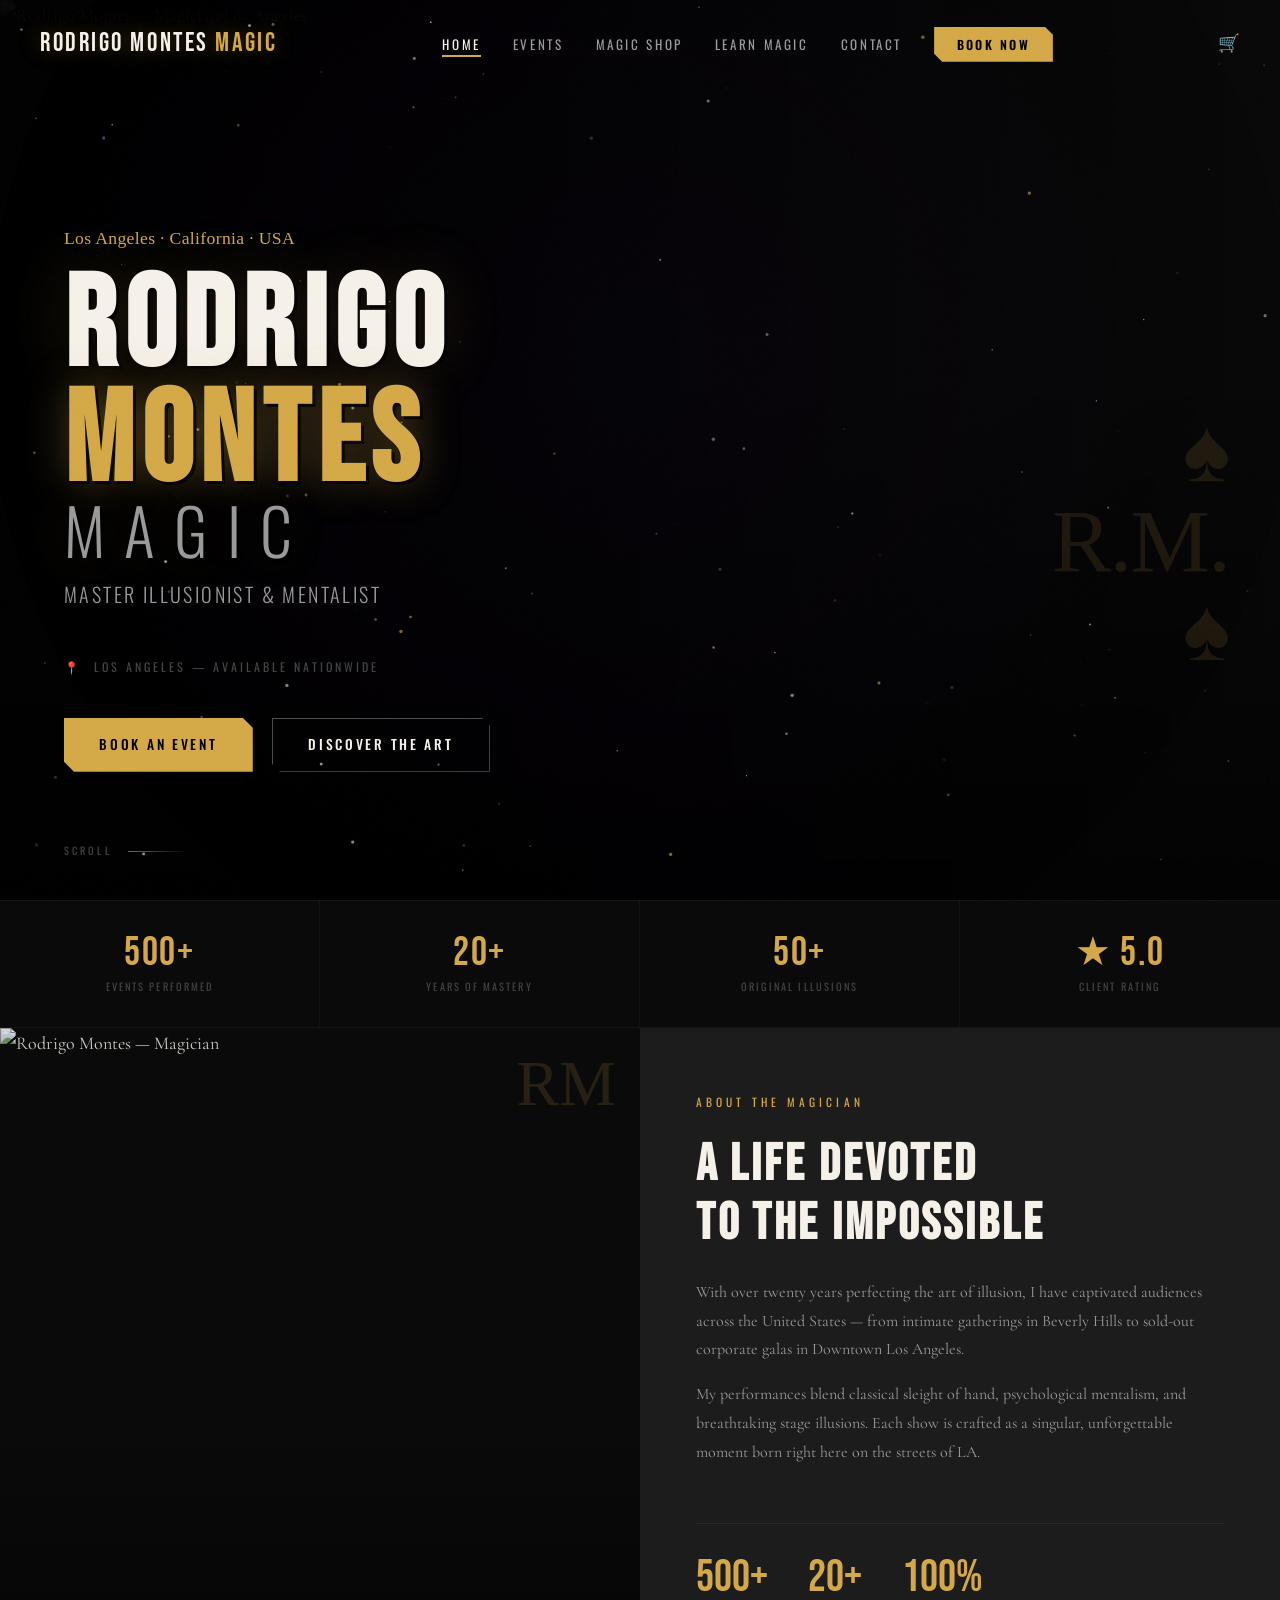
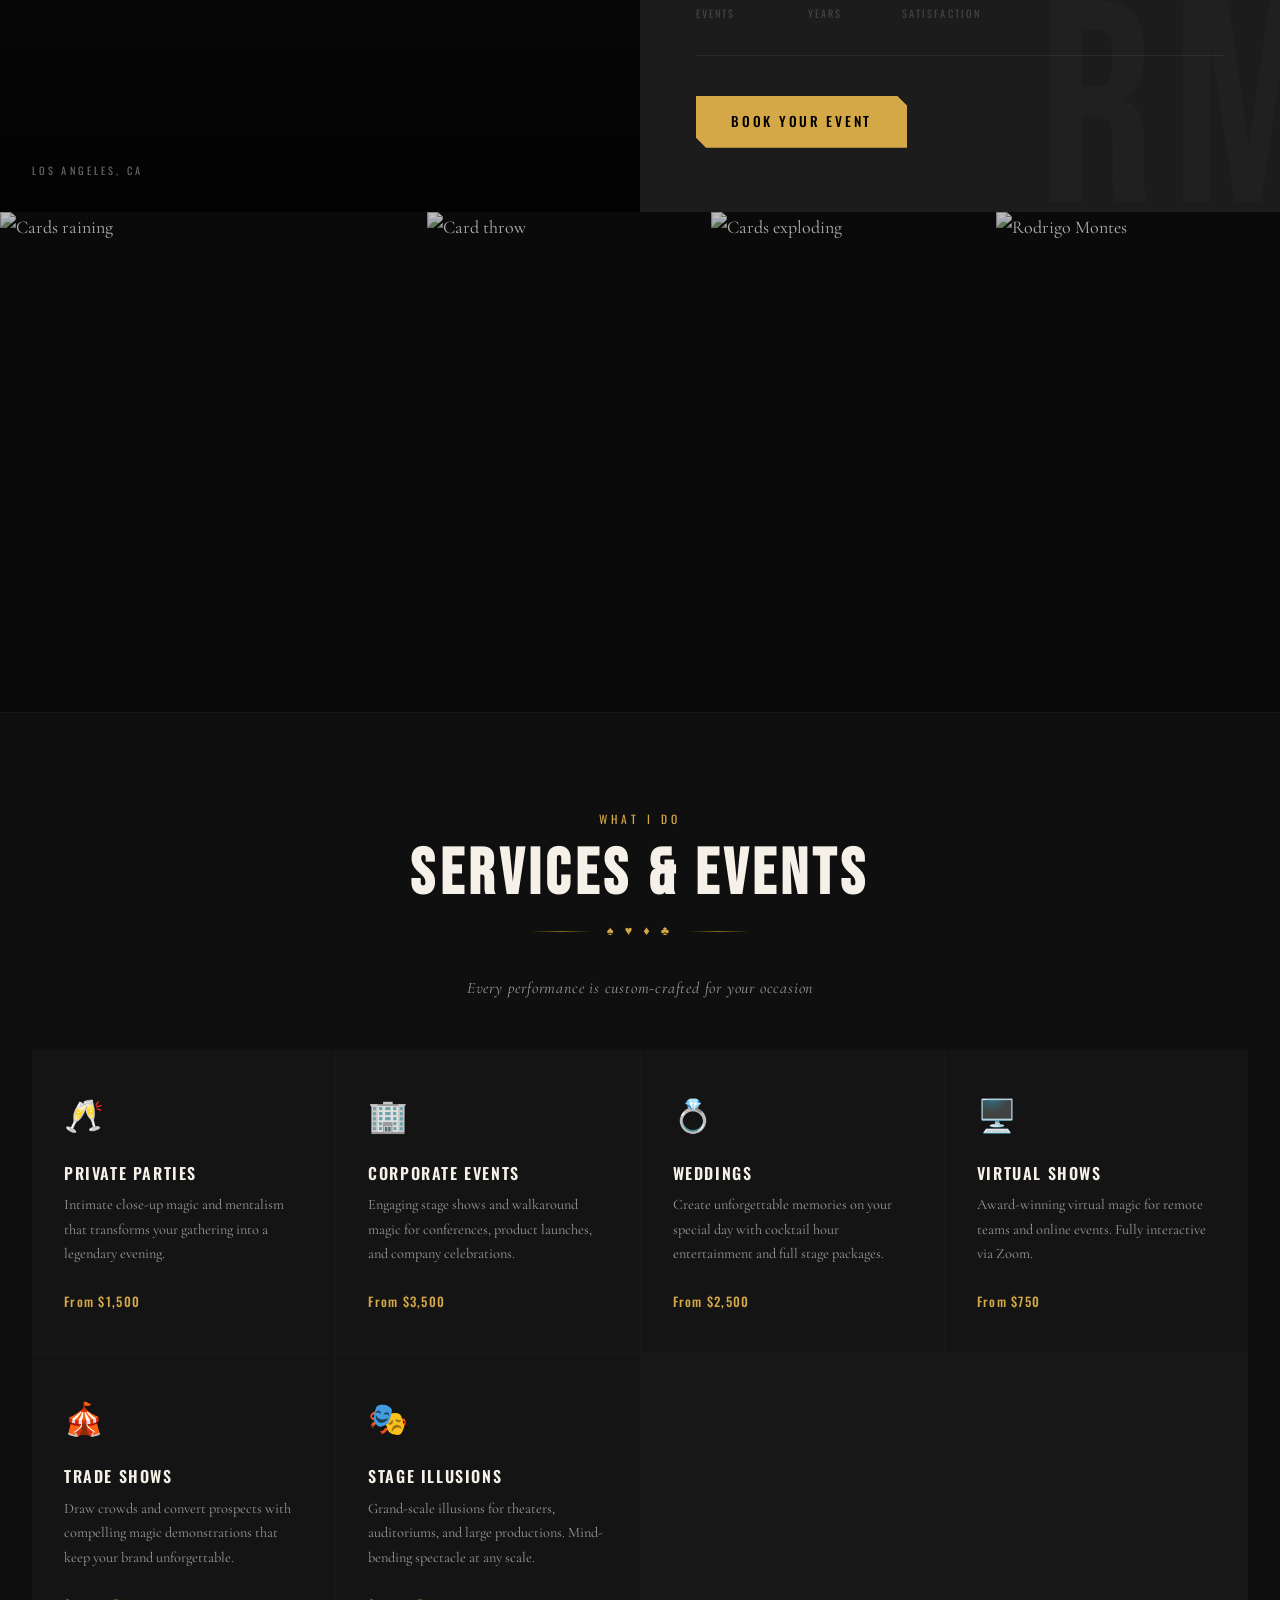
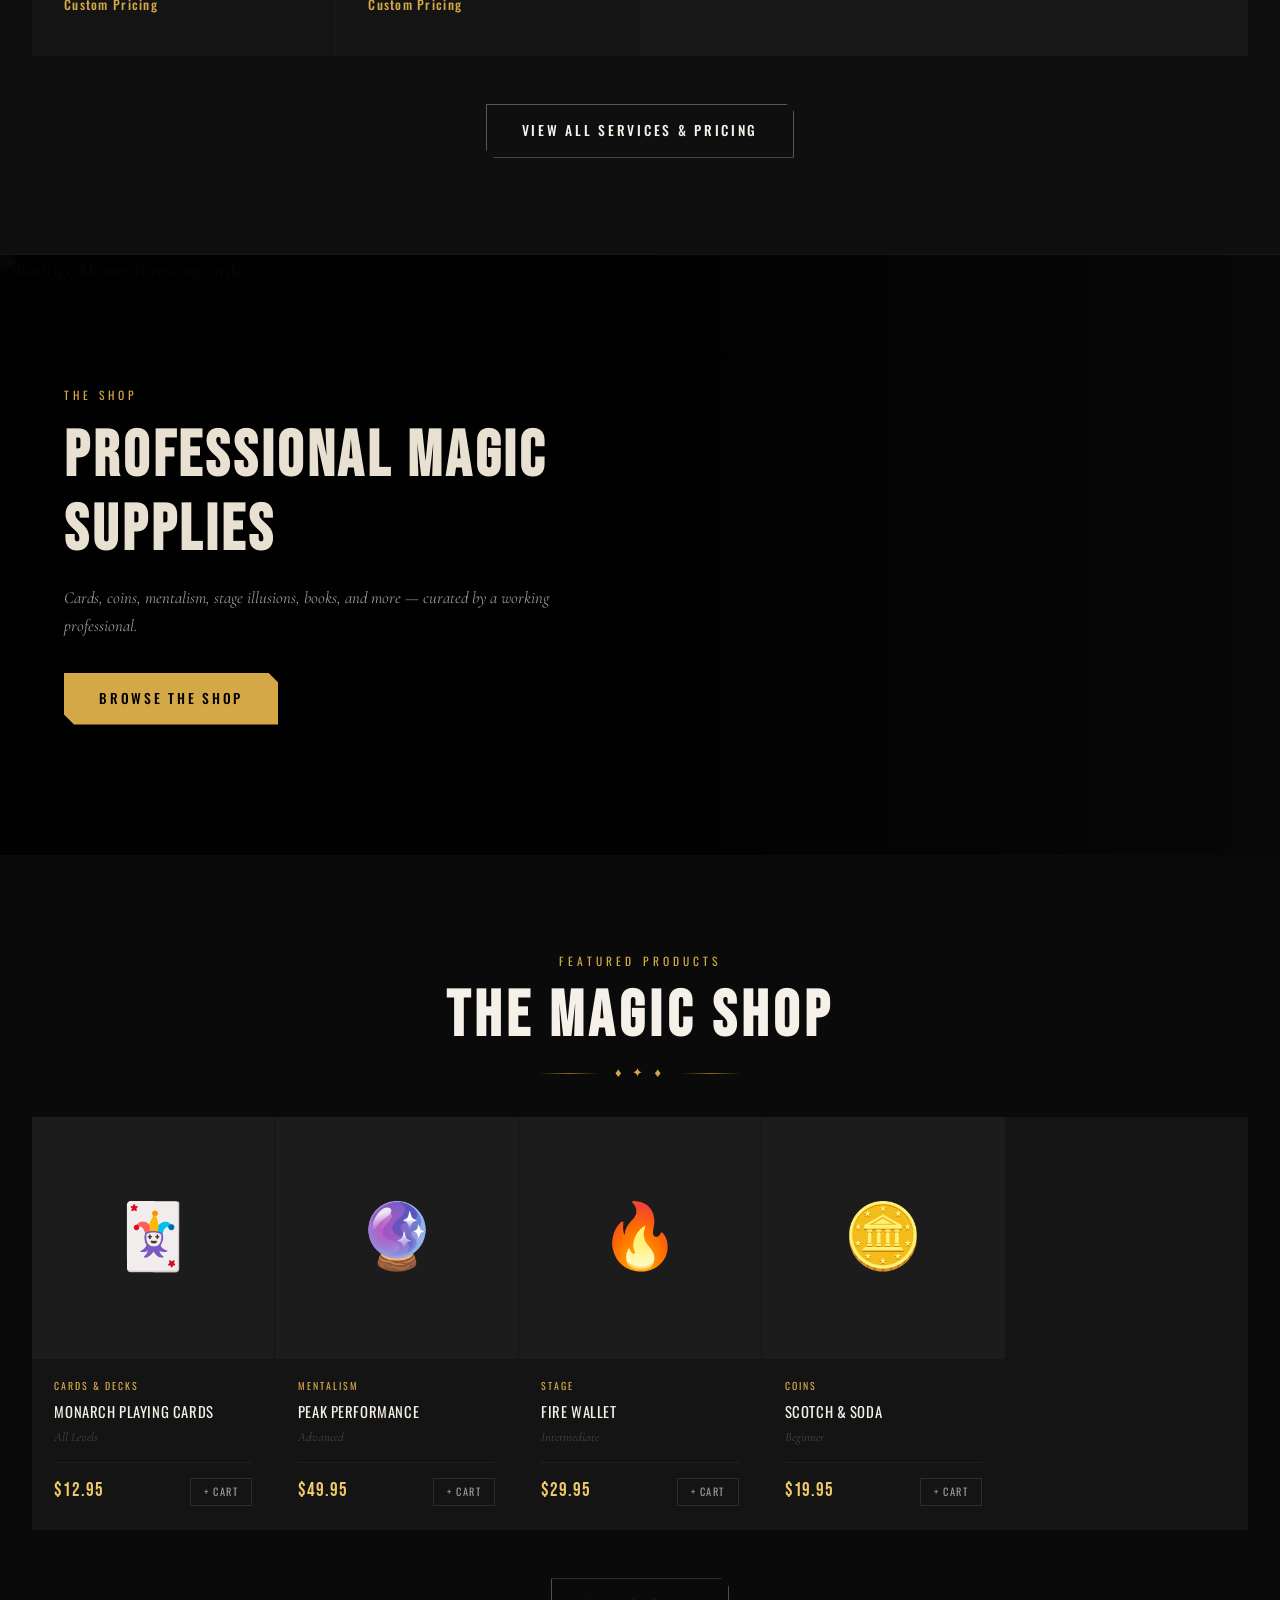
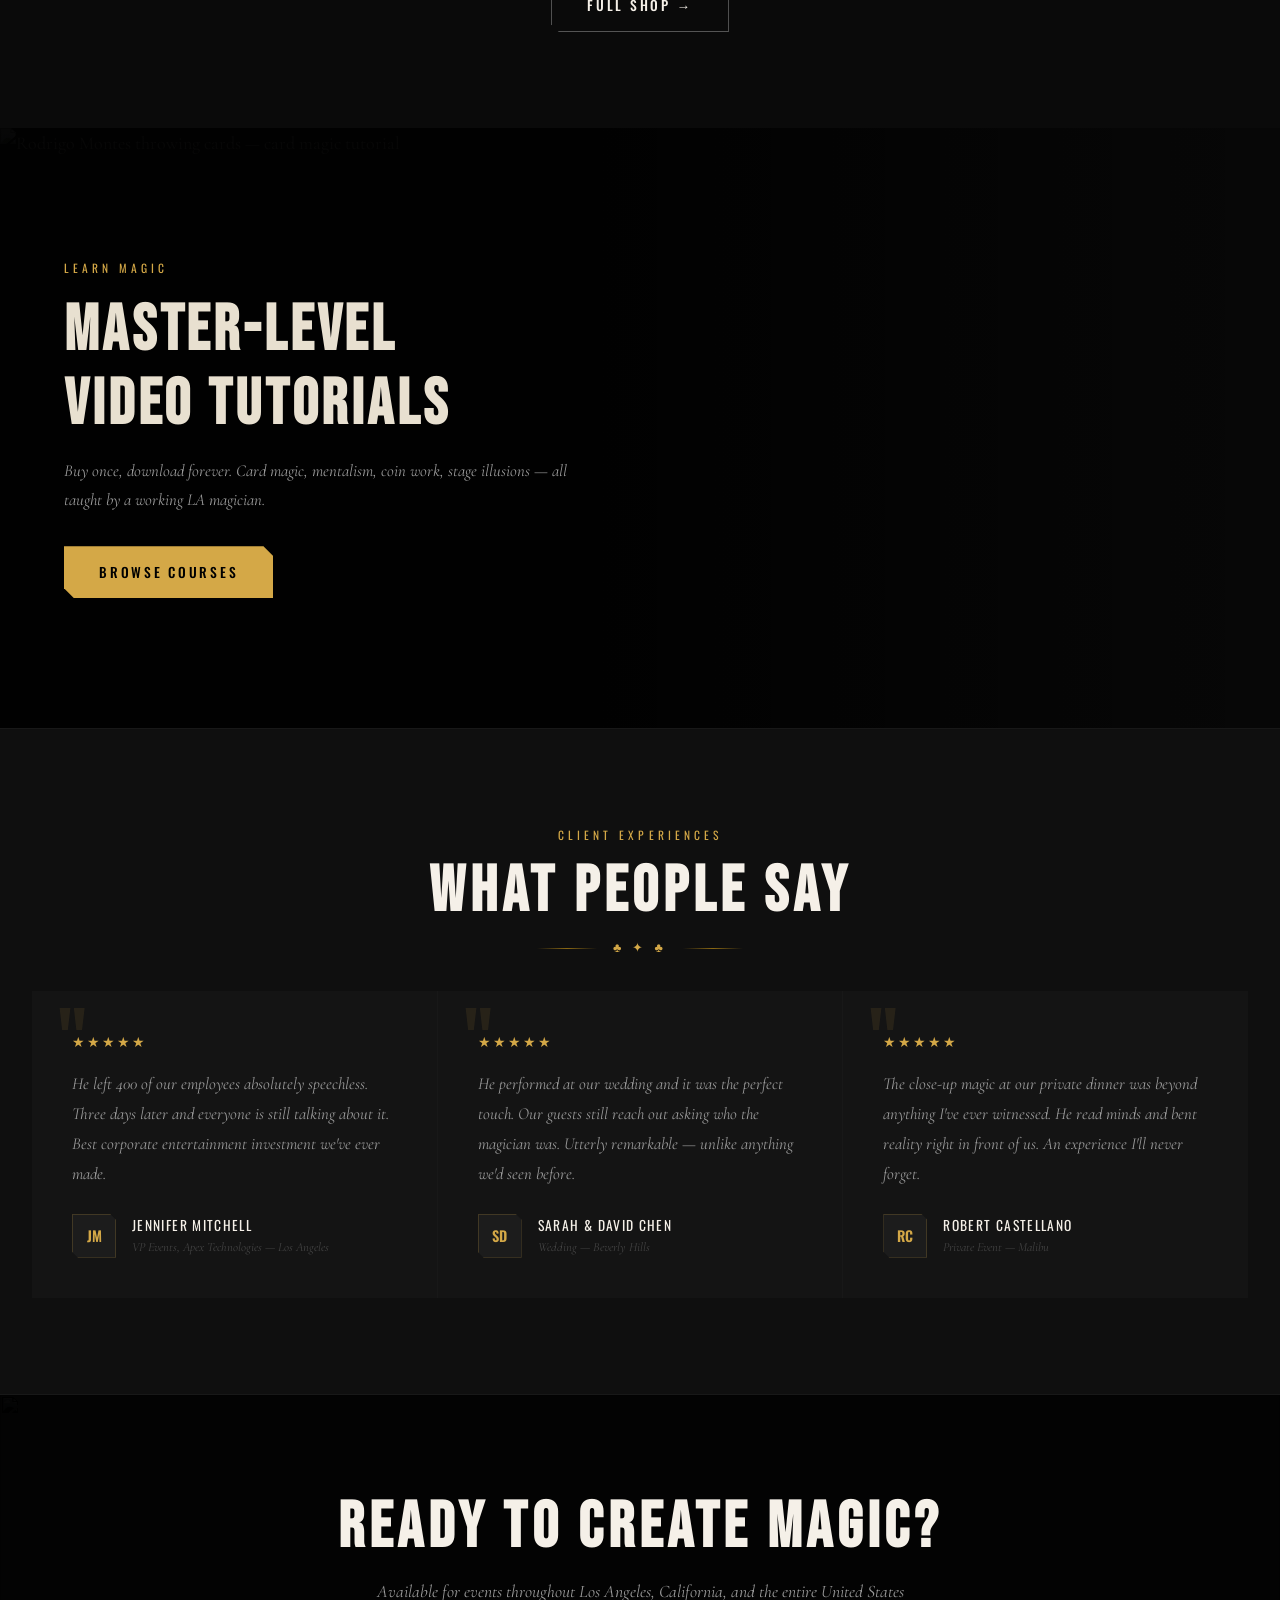
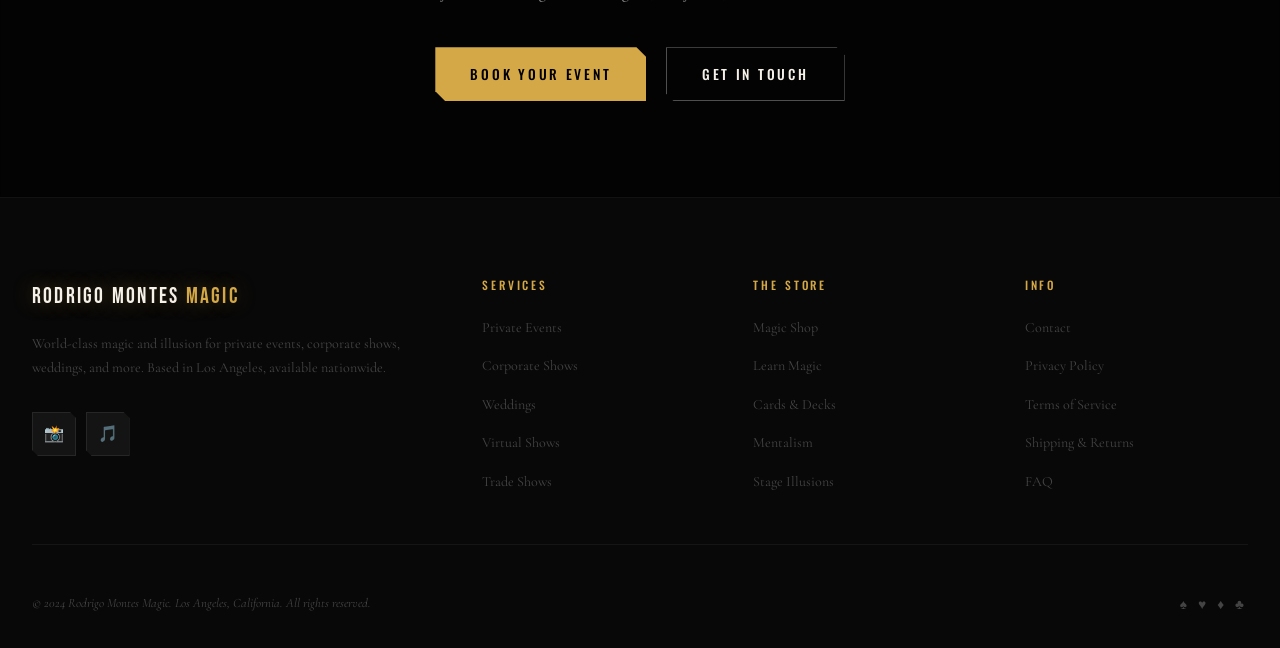
==== commit 5b8d9e3b: "Update years of experience from 15+ to 20+" ====
--- a/index.html
+++ b/index.html
@@ -73,7 +73,7 @@
     <div class="label">Events Performed</div>
   </div>
   <div class="featured-item reveal reveal-delay-1">
-    <span class="num">15+</span>
+    <span class="num">20+</span>
     <div class="label">Years of Mastery</div>
   </div>
   <div class="featured-item reveal reveal-delay-2">
@@ -105,7 +105,7 @@
       <h2 class="reveal" style="margin-top:0.5rem;">A Life Devoted<br>to the Impossible</h2>
 
       <p class="reveal">
-        With over fifteen years perfecting the art of illusion, I have captivated audiences across
+        With over twenty years perfecting the art of illusion, I have captivated audiences across
         the United States — from intimate gatherings in Beverly Hills to sold-out corporate galas
         in Downtown Los Angeles.
       </p>
@@ -121,7 +121,7 @@
           <div class="stat-label">Events</div>
         </div>
         <div class="stat">
-          <span class="stat-num">15+</span>
+          <span class="stat-num">20+</span>
           <div class="stat-label">Years</div>
         </div>
         <div class="stat">
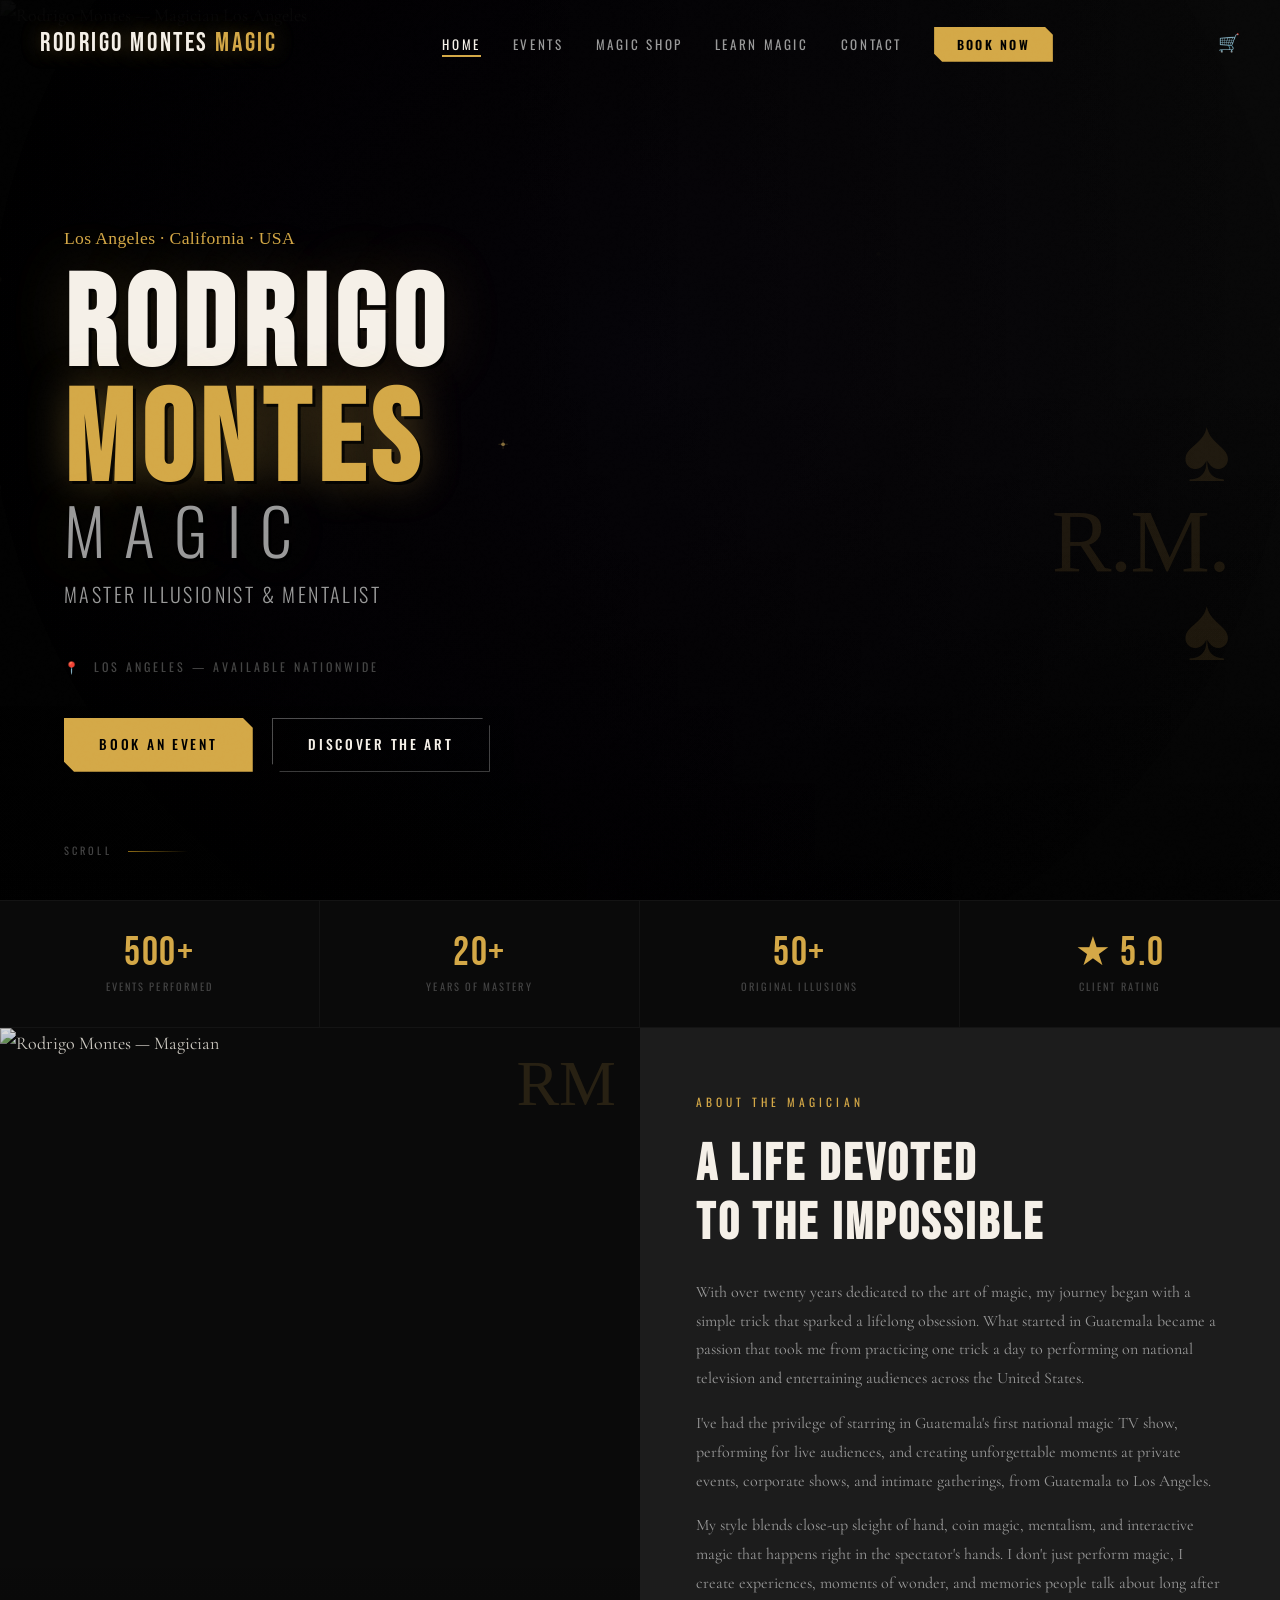
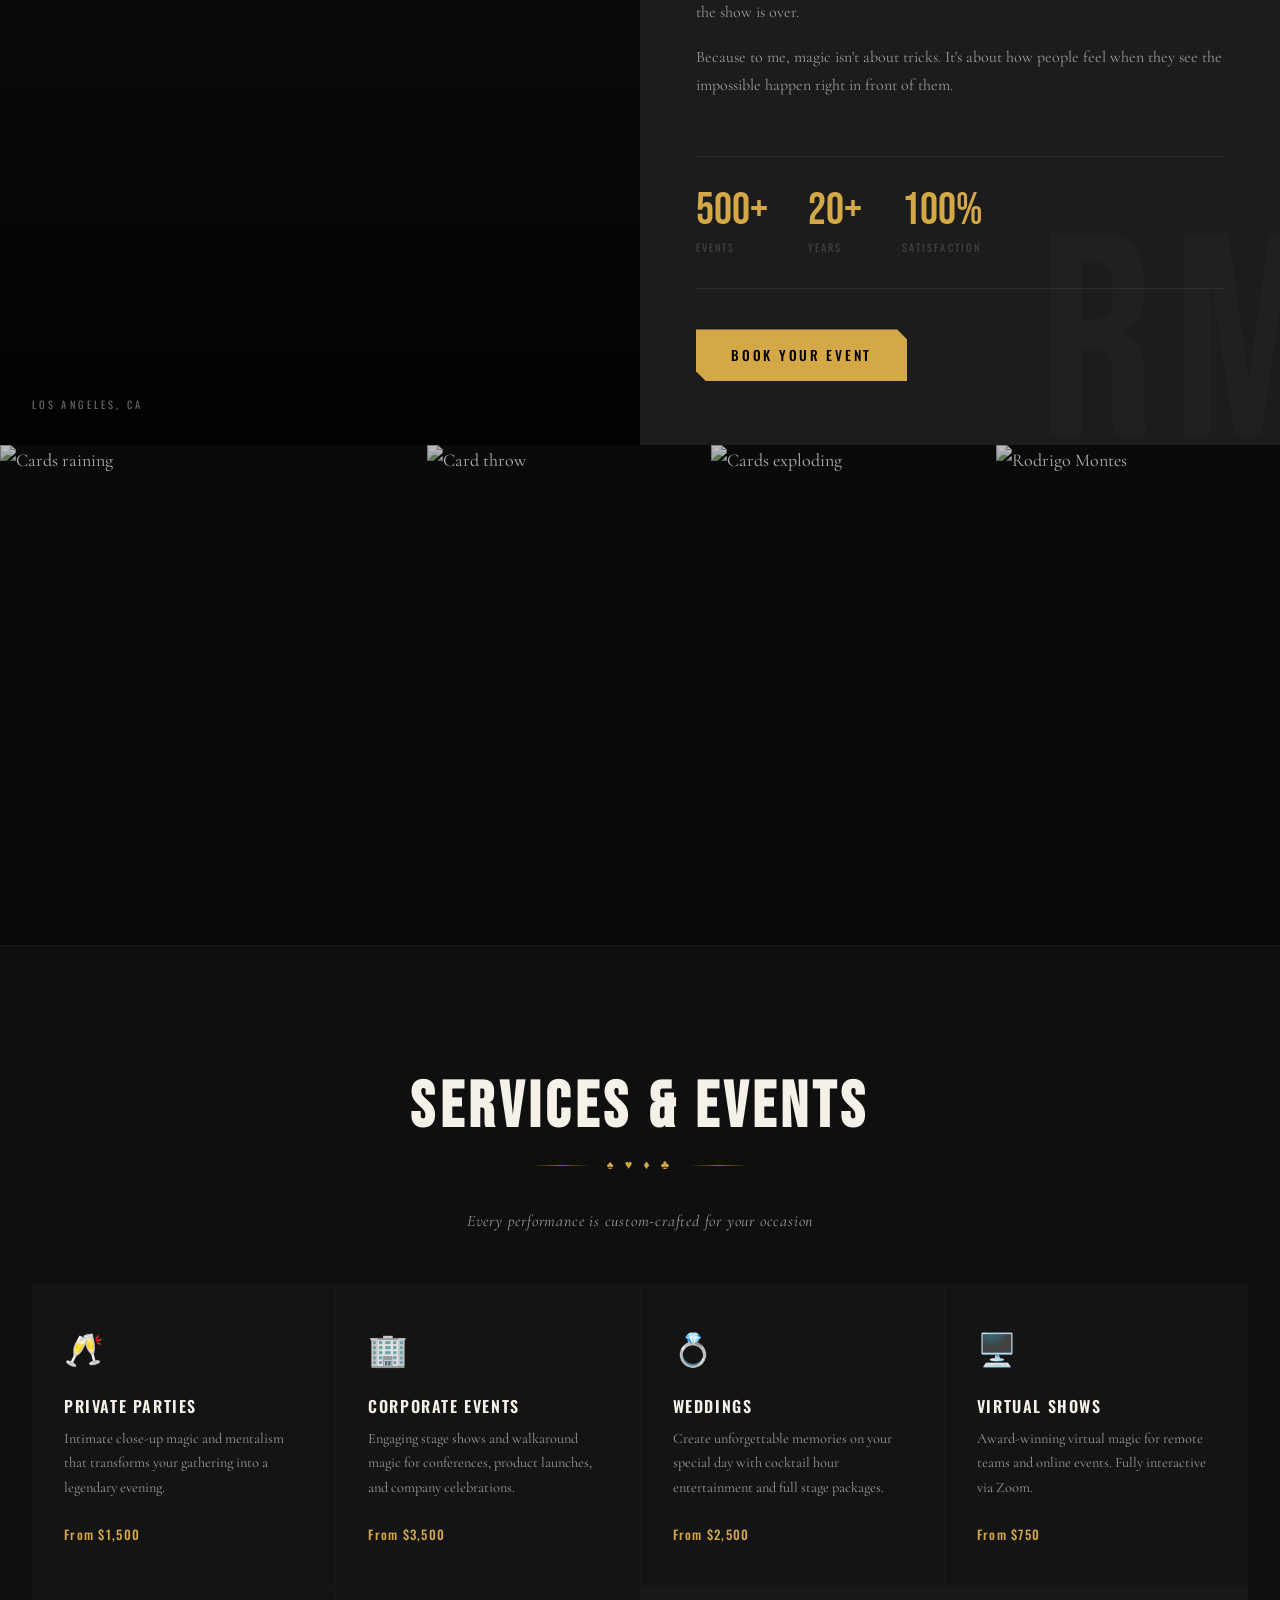
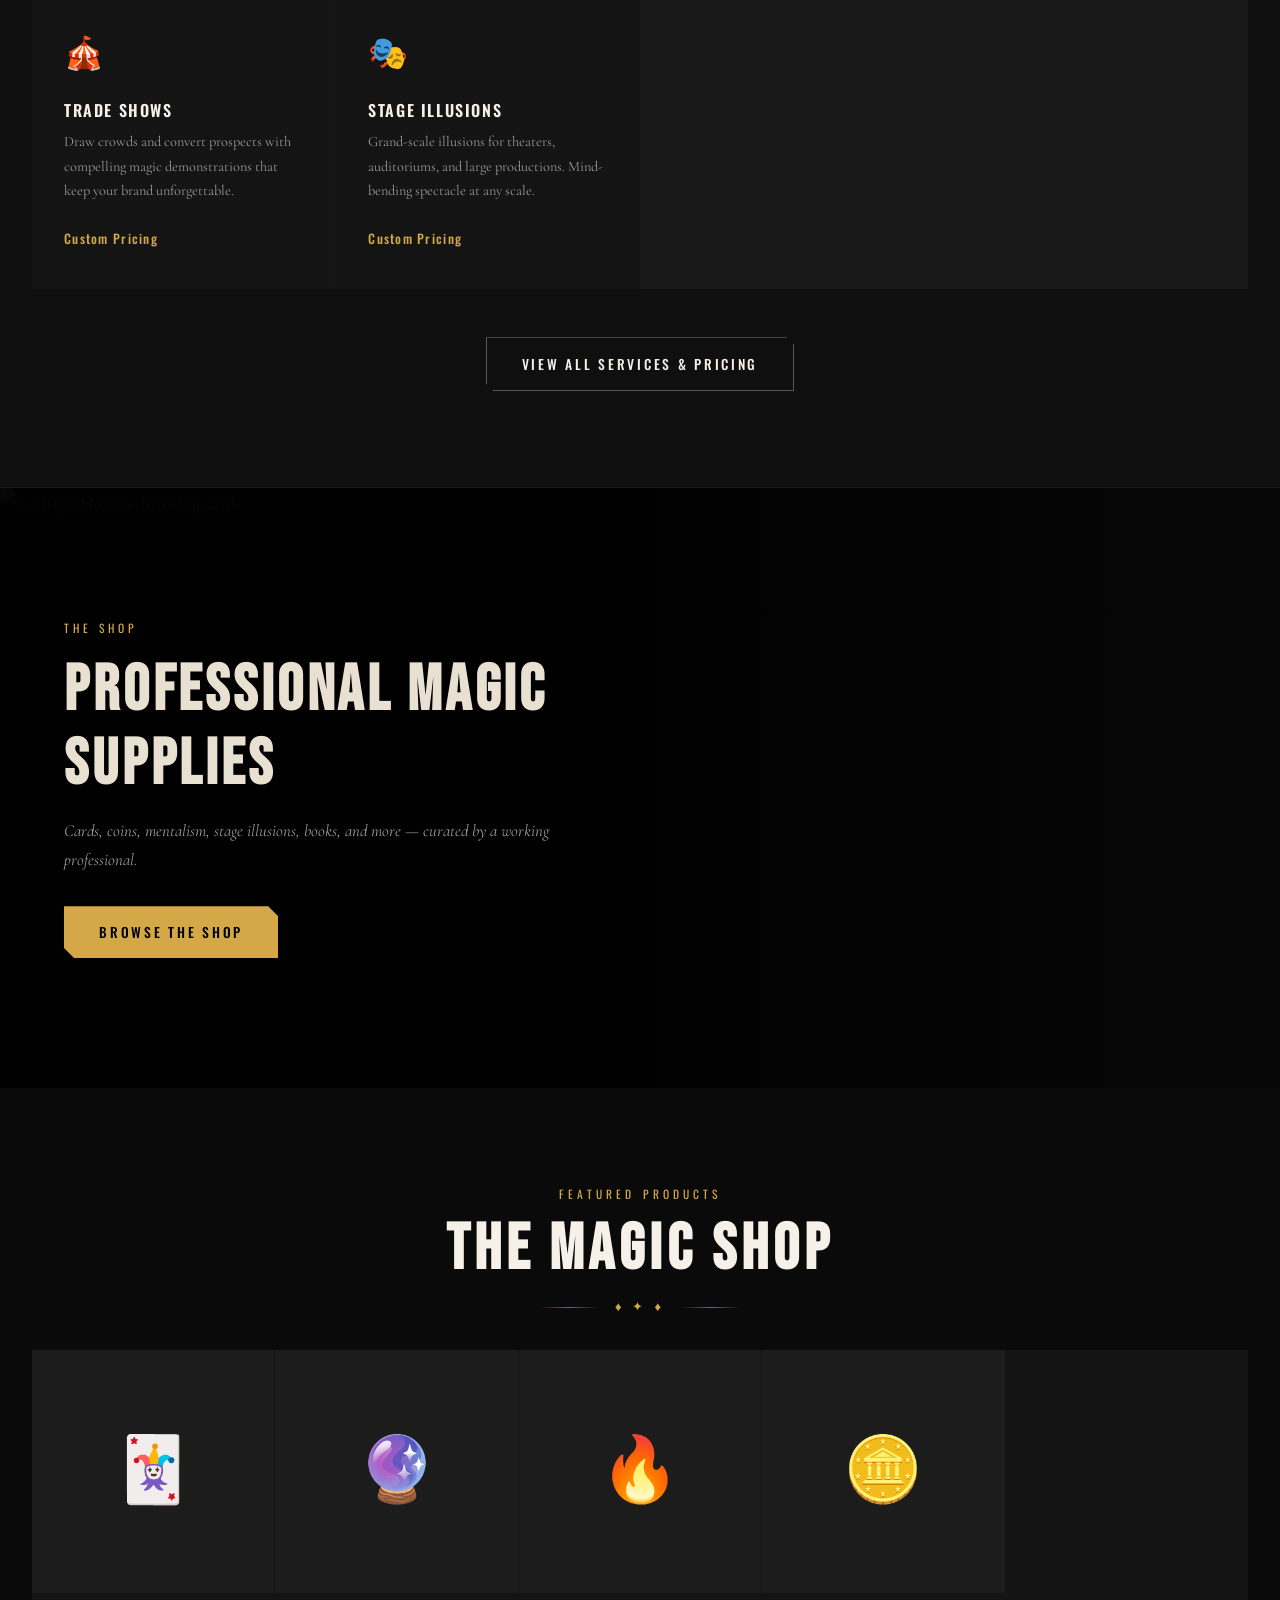
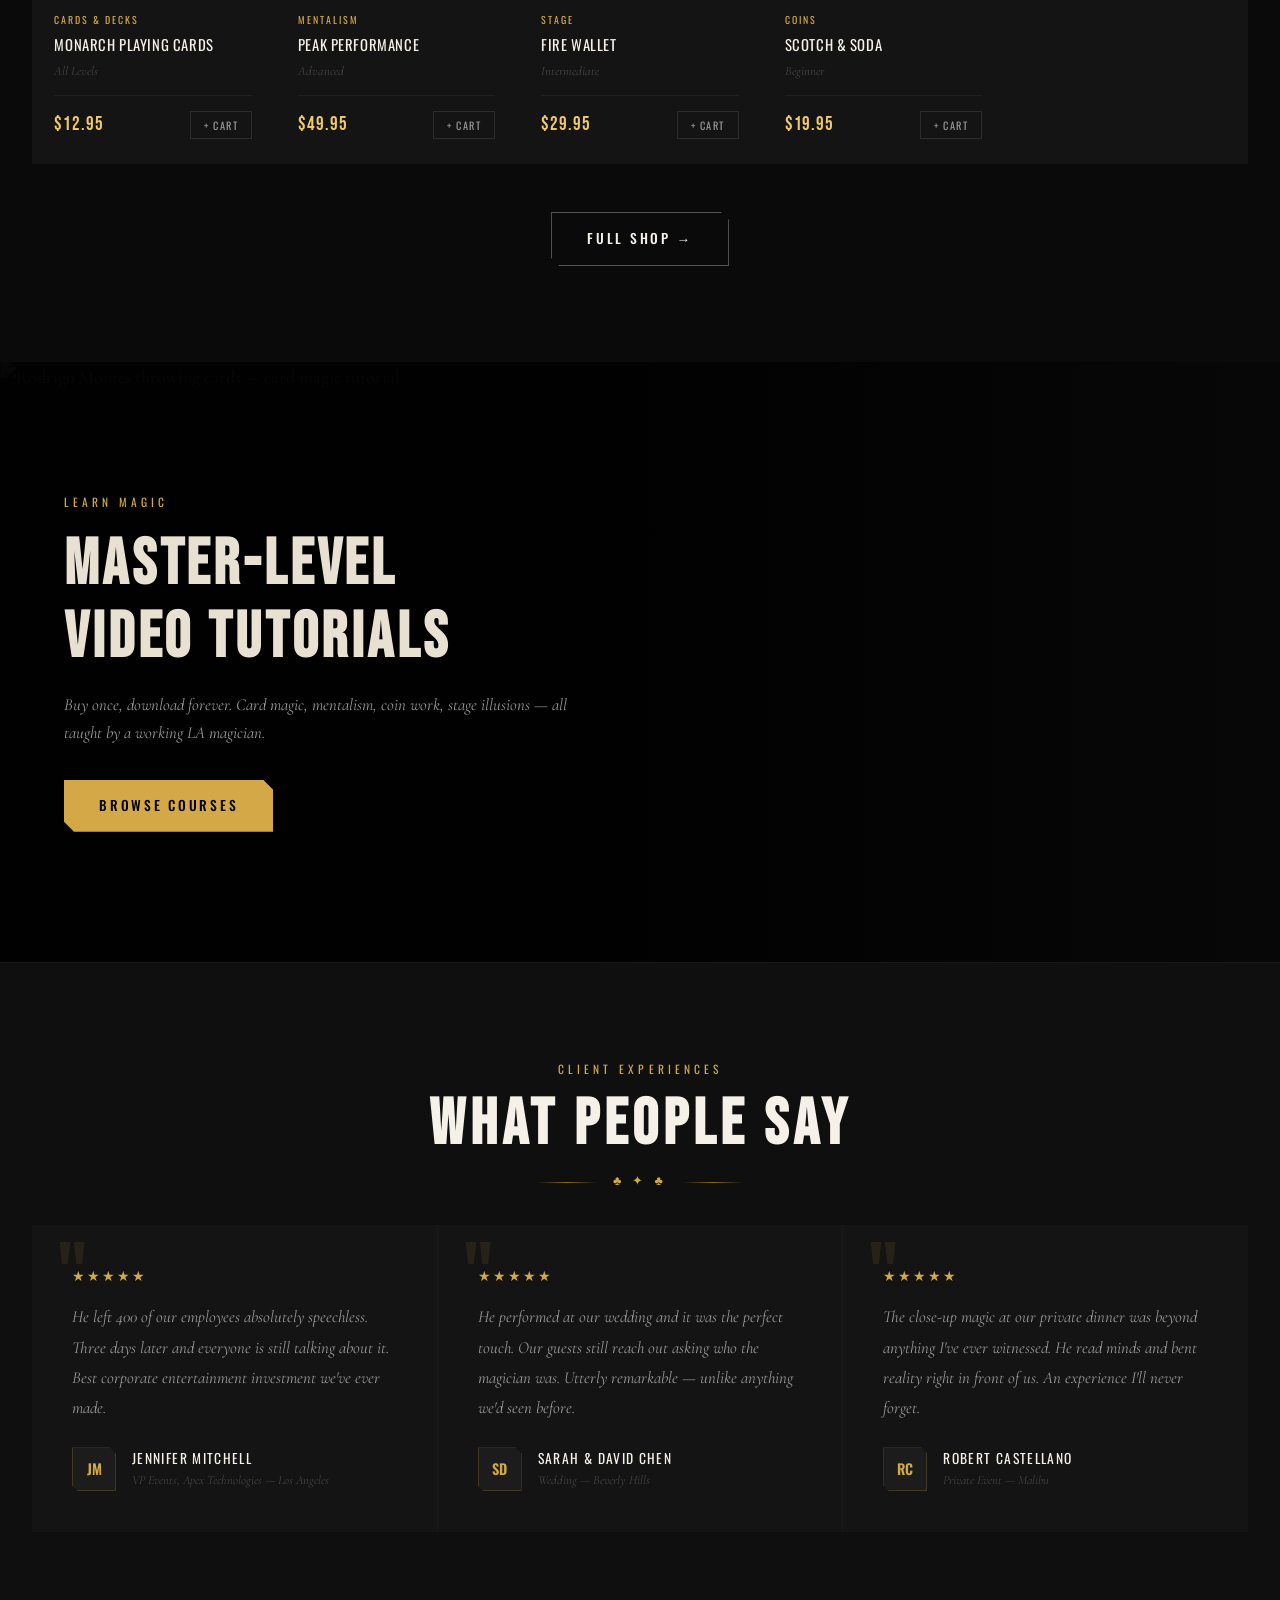
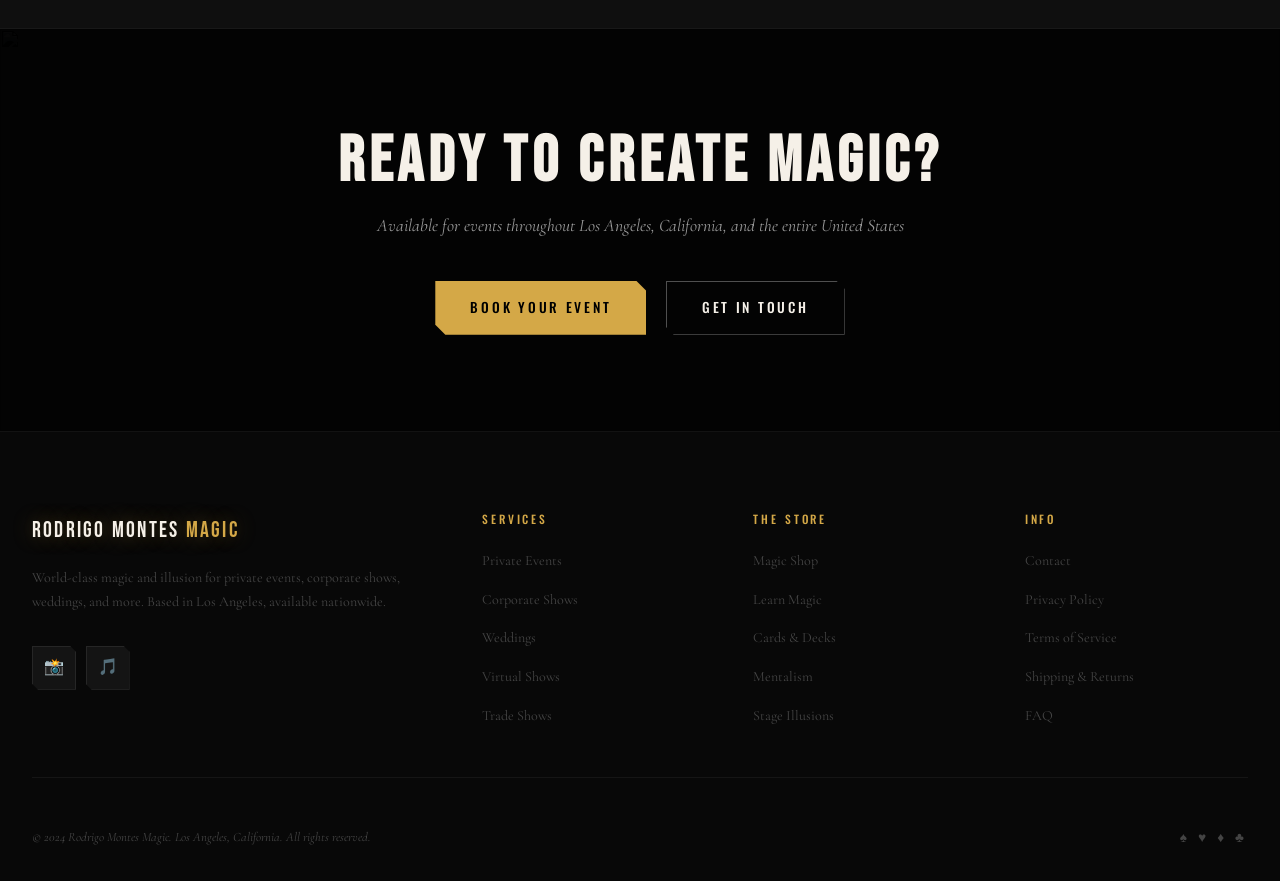
==== commit 7dc05afd: "Update About section bio text" ====
--- a/index.html
+++ b/index.html
@@ -104,16 +104,10 @@
       <div class="tag-line reveal">About the Magician</div>
       <h2 class="reveal" style="margin-top:0.5rem;">A Life Devoted<br>to the Impossible</h2>
 
-      <p class="reveal">
-        With over twenty years perfecting the art of illusion, I have captivated audiences across
-        the United States — from intimate gatherings in Beverly Hills to sold-out corporate galas
-        in Downtown Los Angeles.
-      </p>
-      <p class="reveal">
-        My performances blend classical sleight of hand, psychological mentalism, and breathtaking
-        stage illusions. Each show is crafted as a singular, unforgettable moment born right here
-        on the streets of LA.
-      </p>
+      <p class="reveal">With over twenty years dedicated to the art of magic, my journey began with a simple trick that sparked a lifelong obsession. What started in Guatemala became a passion that took me from practicing one trick a day to performing on national television and entertaining audiences across the United States.</p>
+      <p class="reveal">I've had the privilege of starring in Guatemala's first national magic TV show, performing for live audiences, and creating unforgettable moments at private events, corporate shows, and intimate gatherings, from Guatemala to Los Angeles.</p>
+      <p class="reveal">My style blends close-up sleight of hand, coin magic, mentalism, and interactive magic that happens right in the spectator's hands. I don't just perform magic, I create experiences, moments of wonder, and memories people talk about long after the show is over.</p>
+      <p class="reveal">Because to me, magic isn't about tricks. It's about how people feel when they see the impossible happen right in front of them.</p>
 
       <div class="stats-row reveal">
         <div class="stat">
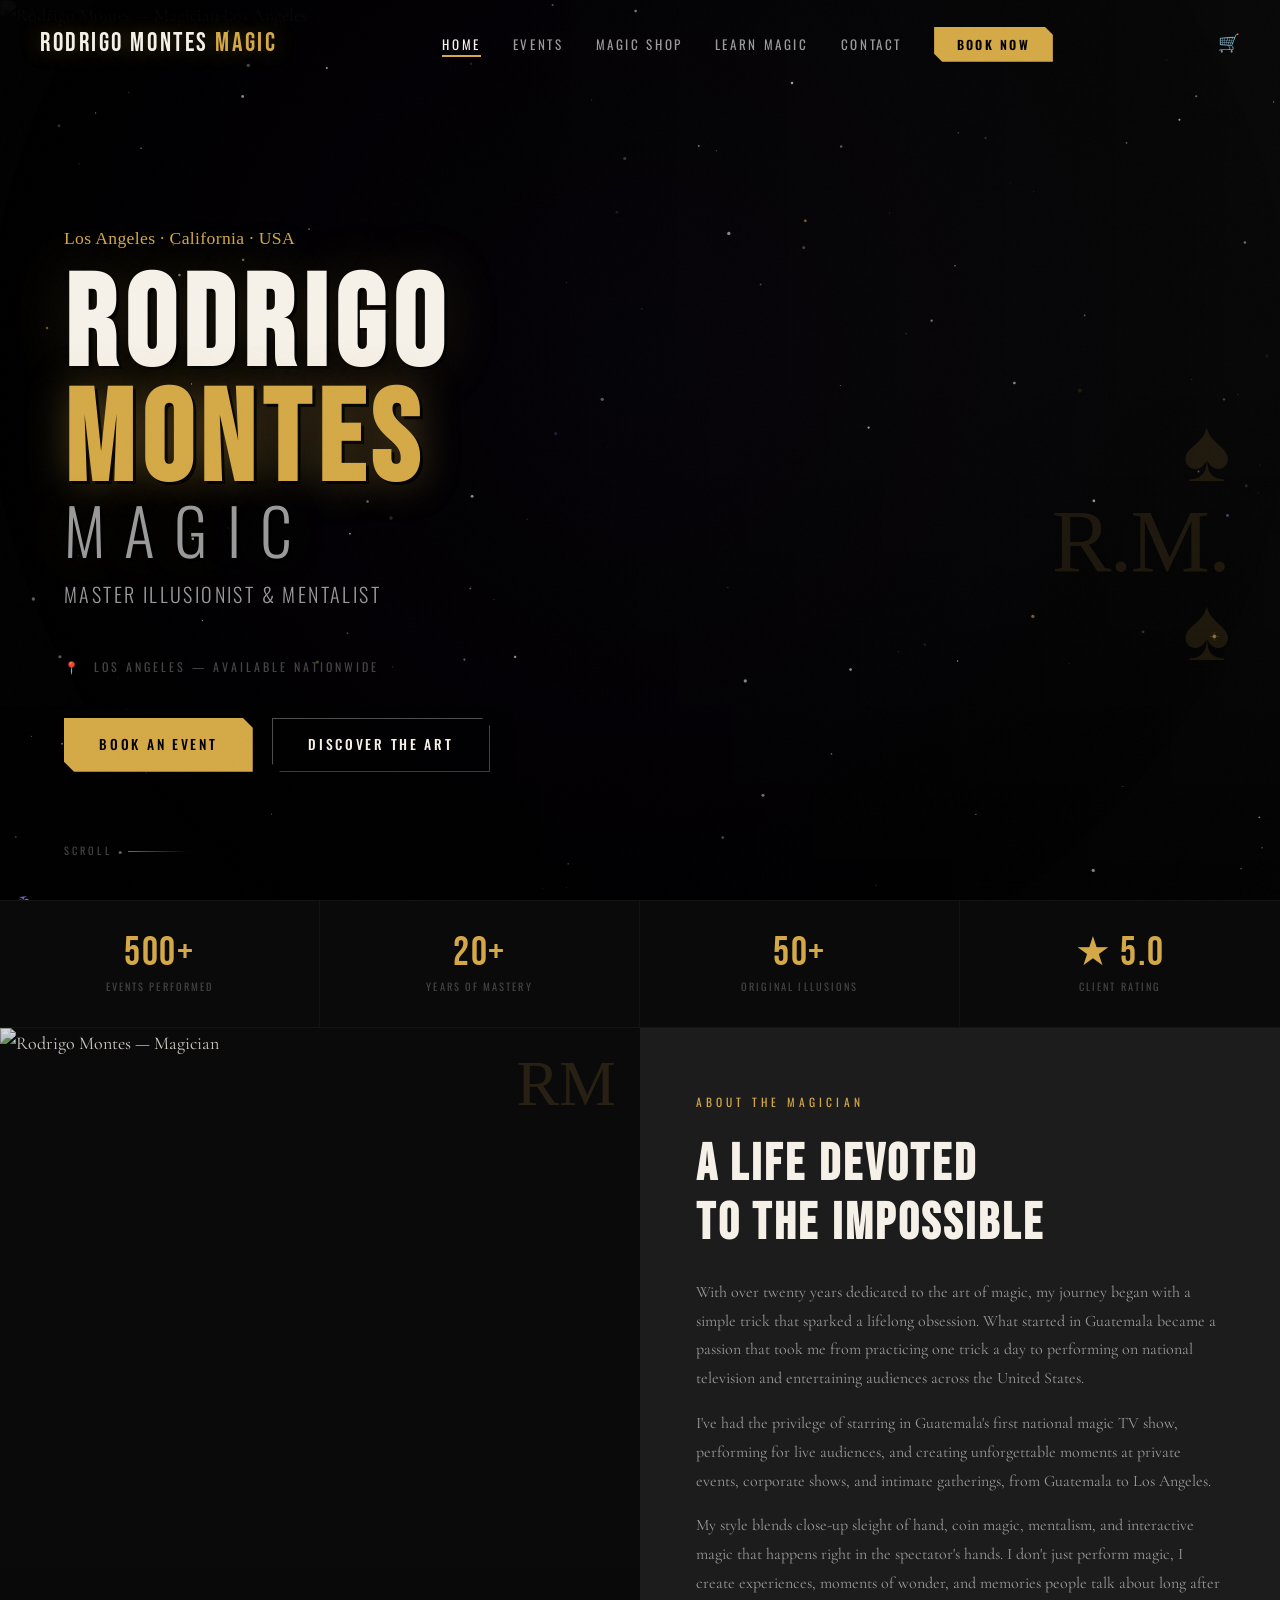
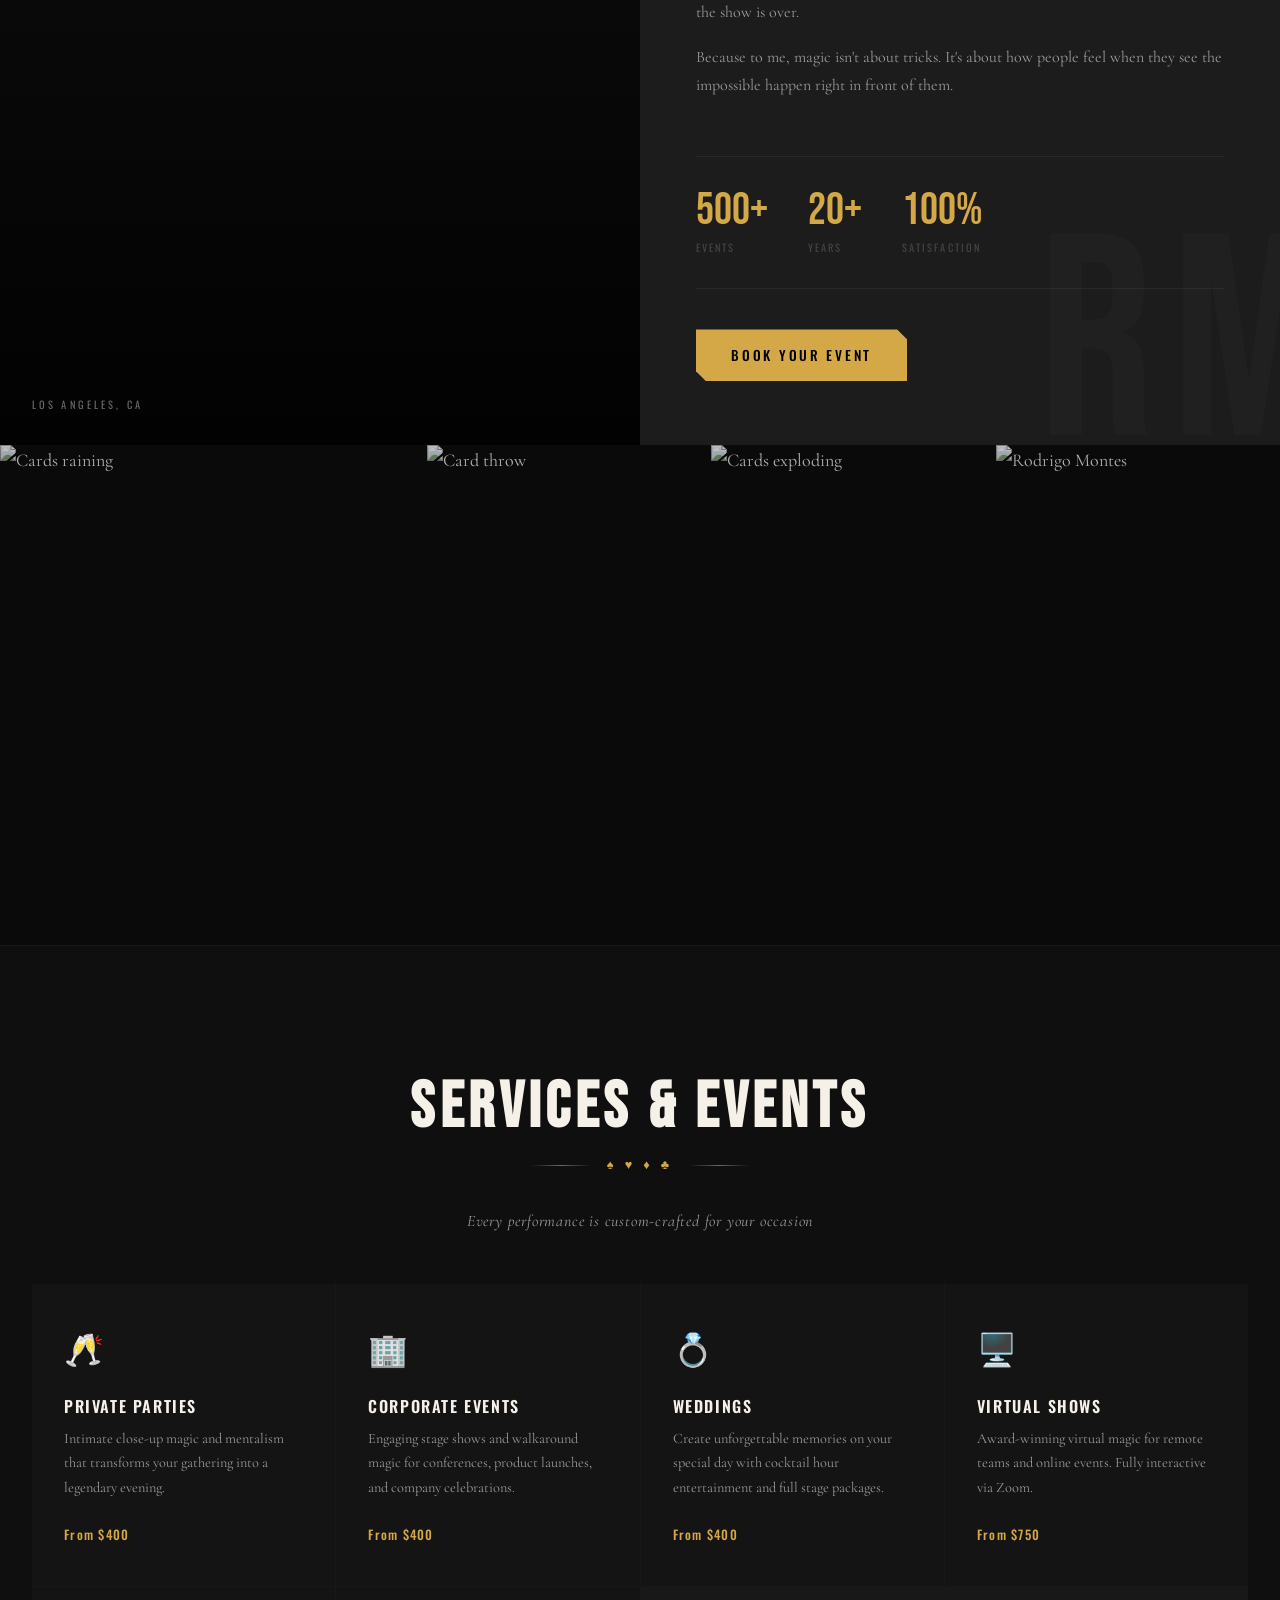
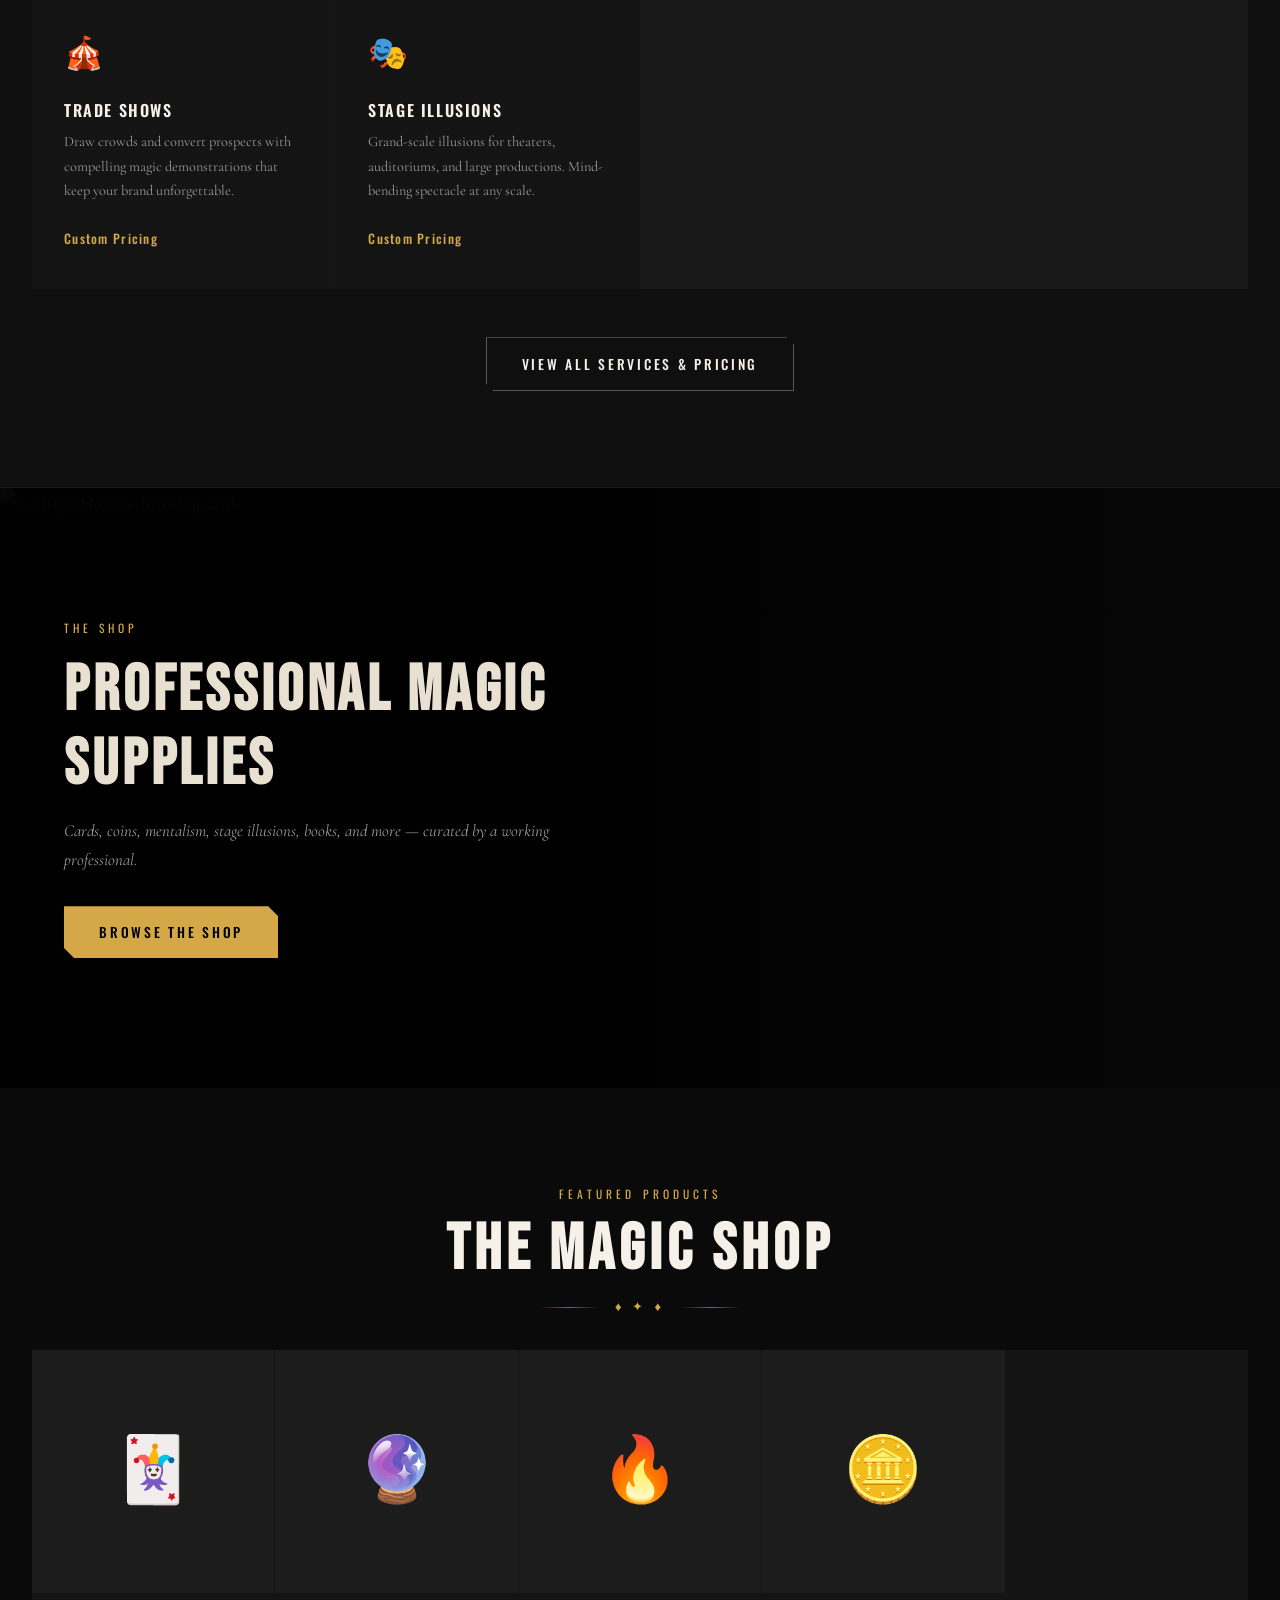
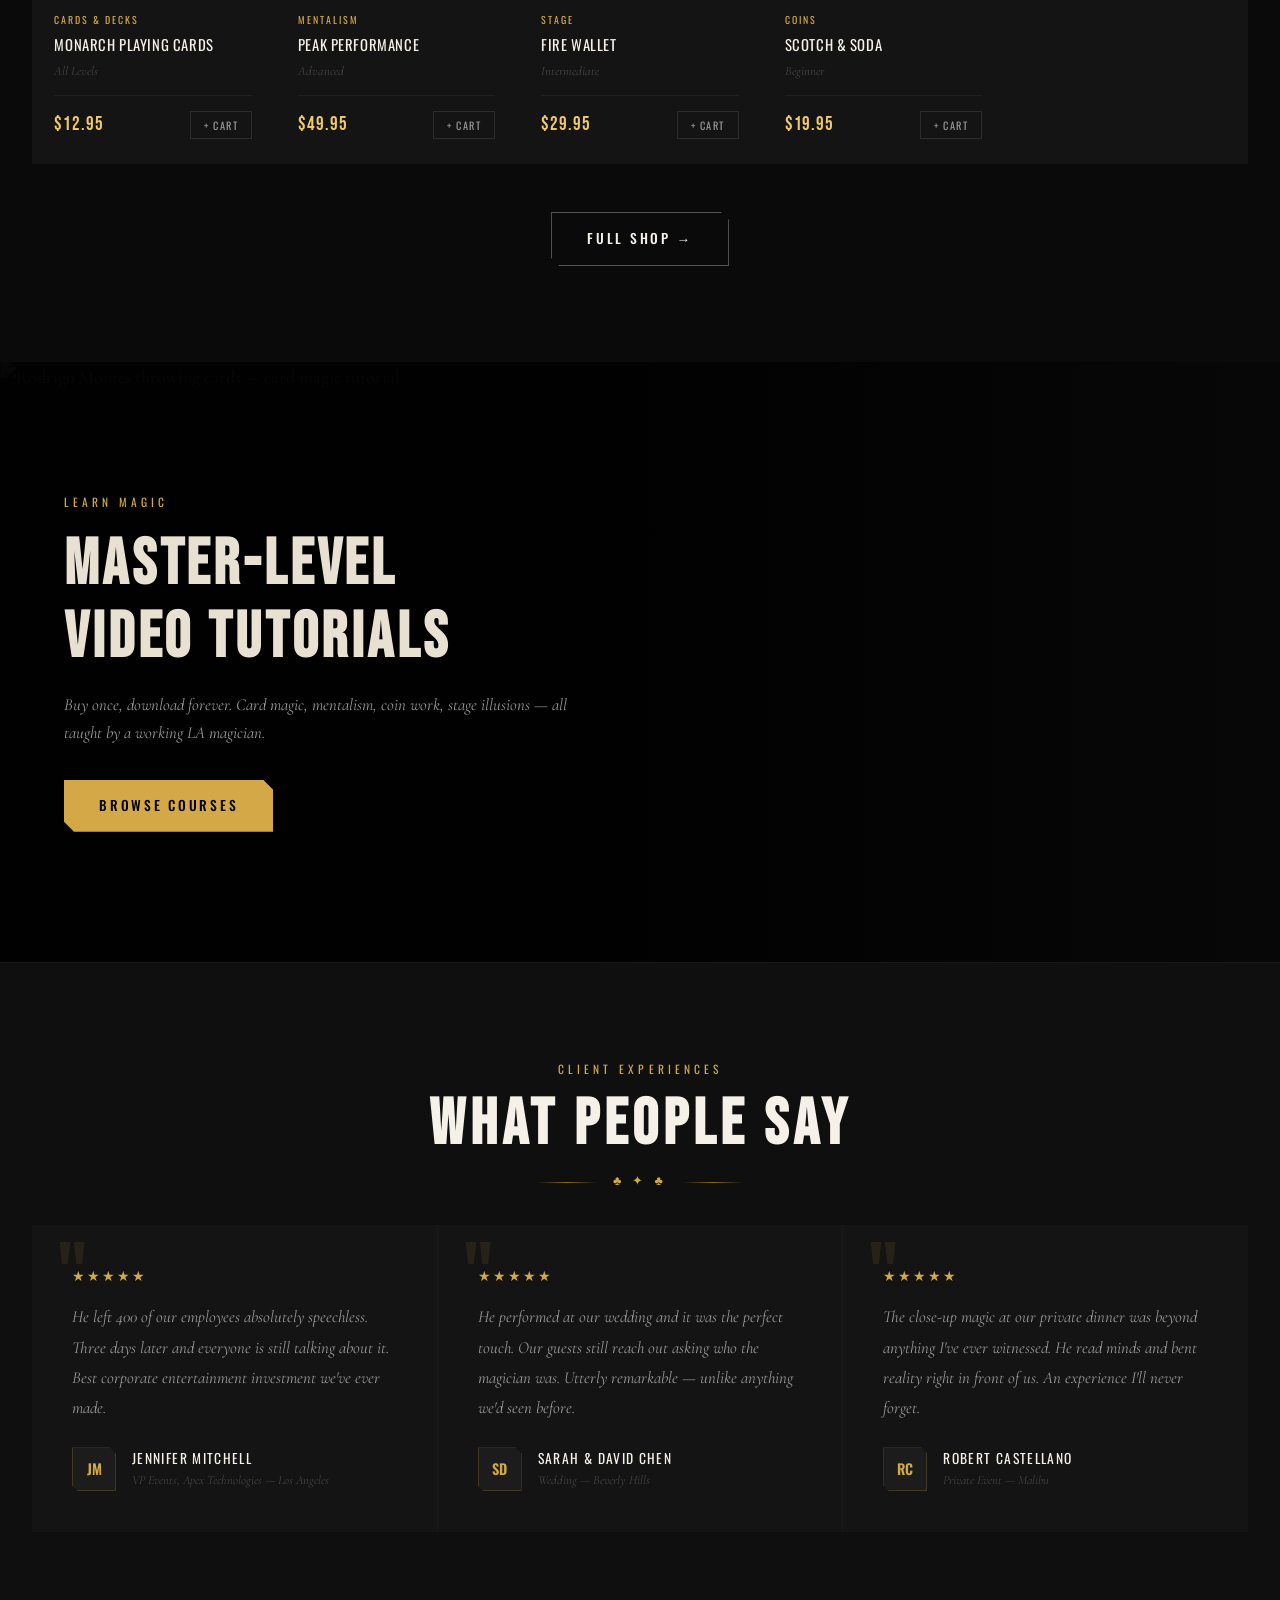
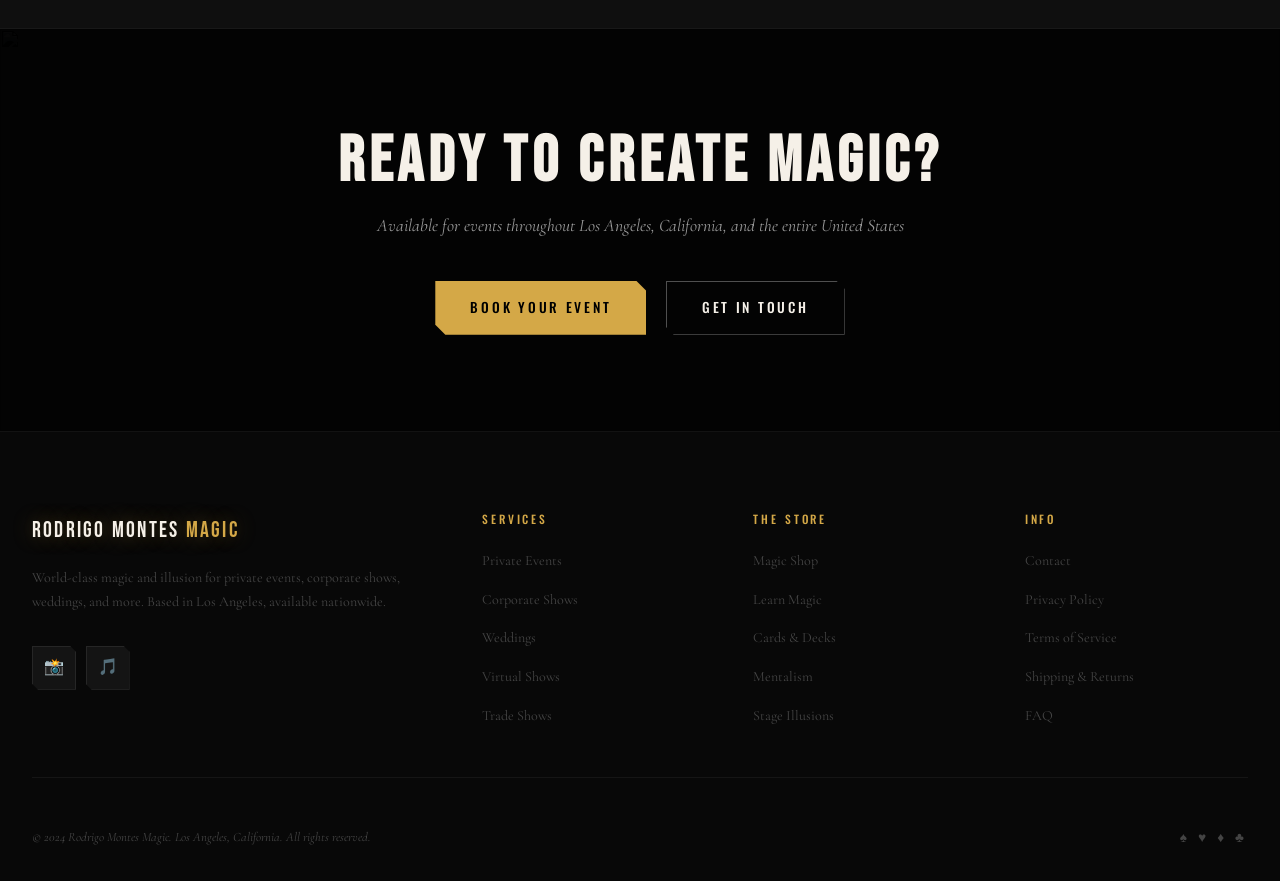
==== commit 254b65ab: "Add coin photo to About section, update service prices" ====
--- a/index.html
+++ b/index.html
@@ -92,7 +92,7 @@
 
     <!-- Photo col -->
     <div class="about-image-col reveal">
-      <img src="images/rodrigo-portrait.jpg" alt="Rodrigo Montes — Magician" />
+      <img src="images/rodrigo-coin.jpg" alt="Rodrigo Montes — Magician" />
       <div class="about-graffiti">
         <div class="about-graffiti-tag">RM</div>
         <div class="about-image-credit">Los Angeles, CA</div>
@@ -165,19 +165,19 @@
         <div class="service-icon">🥂</div>
         <h3>Private Parties</h3>
         <p>Intimate close-up magic and mentalism that transforms your gathering into a legendary evening.</p>
-        <div class="price-tag">From $1,500</div>
+        <div class="price-tag">From $400</div>
       </div>
       <div class="service-card reveal reveal-delay-1">
         <div class="service-icon">🏢</div>
         <h3>Corporate Events</h3>
         <p>Engaging stage shows and walkaround magic for conferences, product launches, and company celebrations.</p>
-        <div class="price-tag">From $3,500</div>
+        <div class="price-tag">From $400</div>
       </div>
       <div class="service-card reveal reveal-delay-2">
         <div class="service-icon">💍</div>
         <h3>Weddings</h3>
         <p>Create unforgettable memories on your special day with cocktail hour entertainment and full stage packages.</p>
-        <div class="price-tag">From $2,500</div>
+        <div class="price-tag">From $400</div>
       </div>
       <div class="service-card reveal reveal-delay-3">
         <div class="service-icon">🖥️</div>
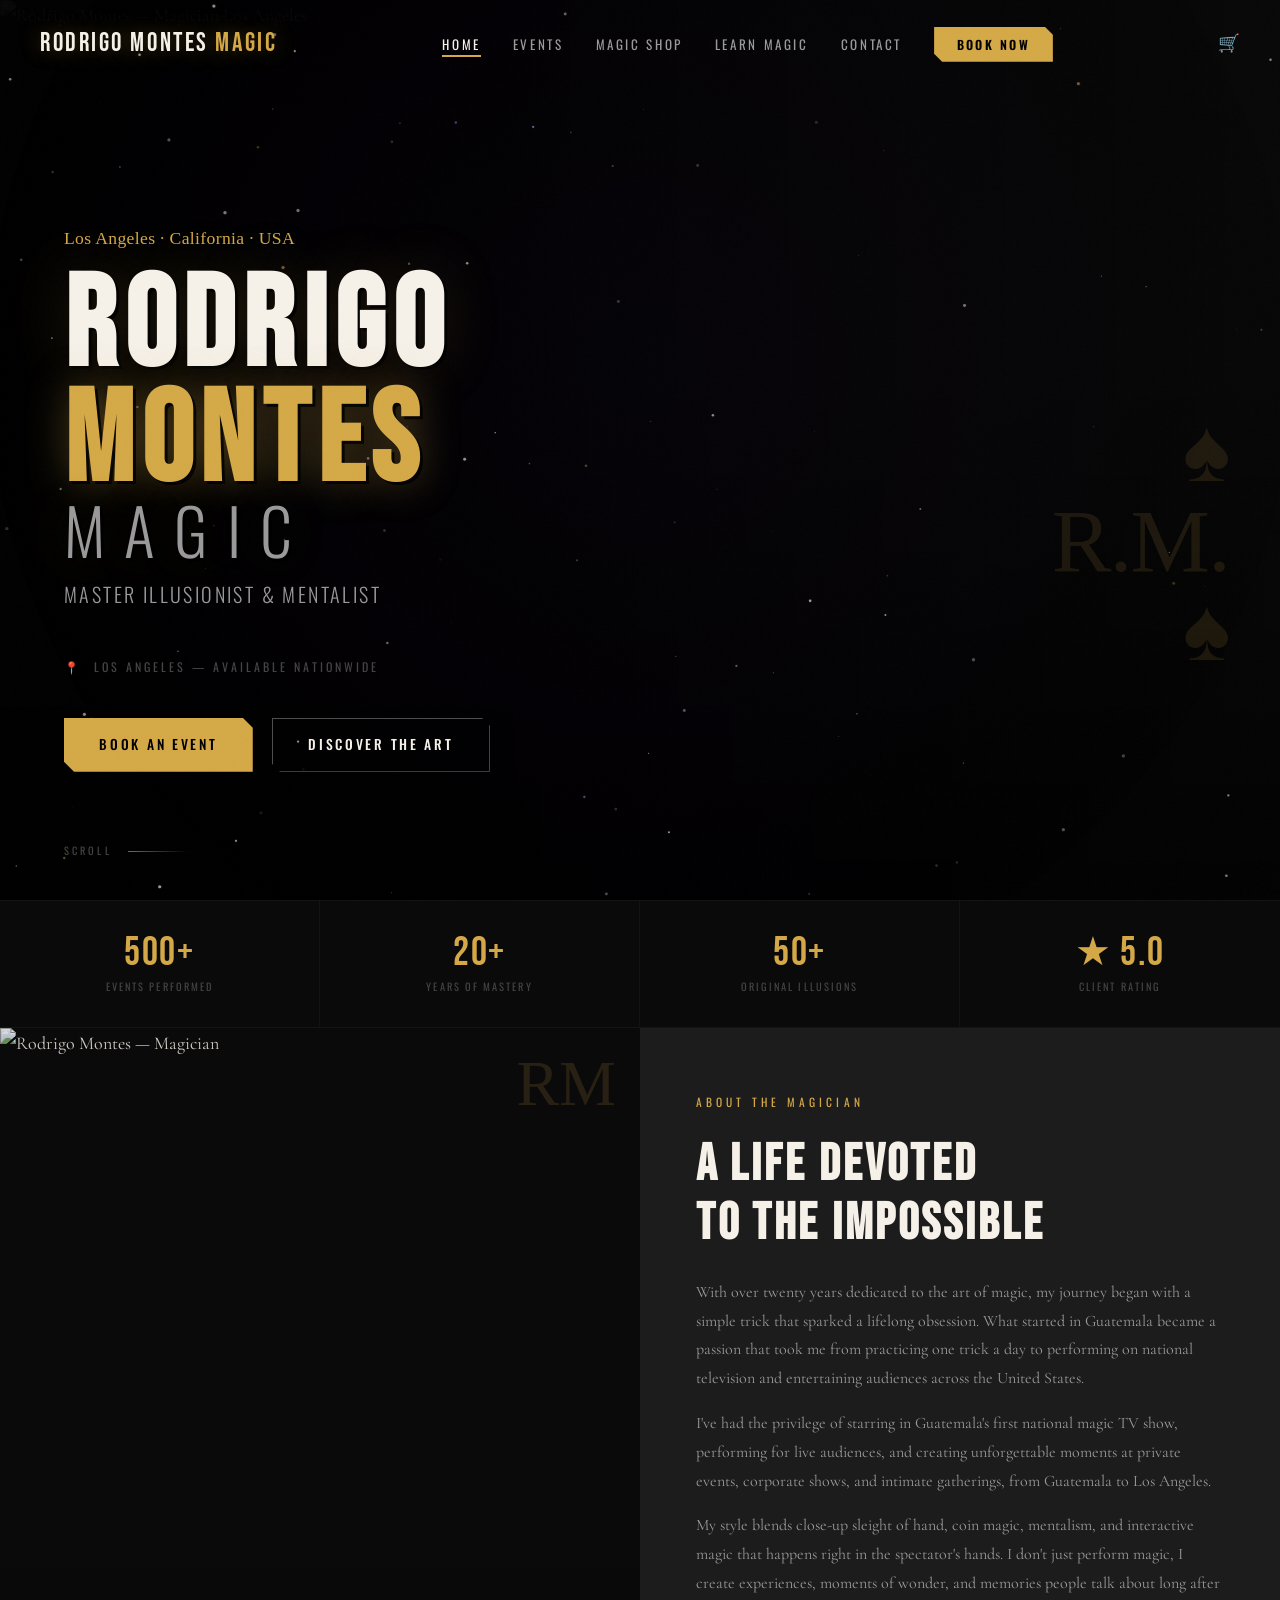
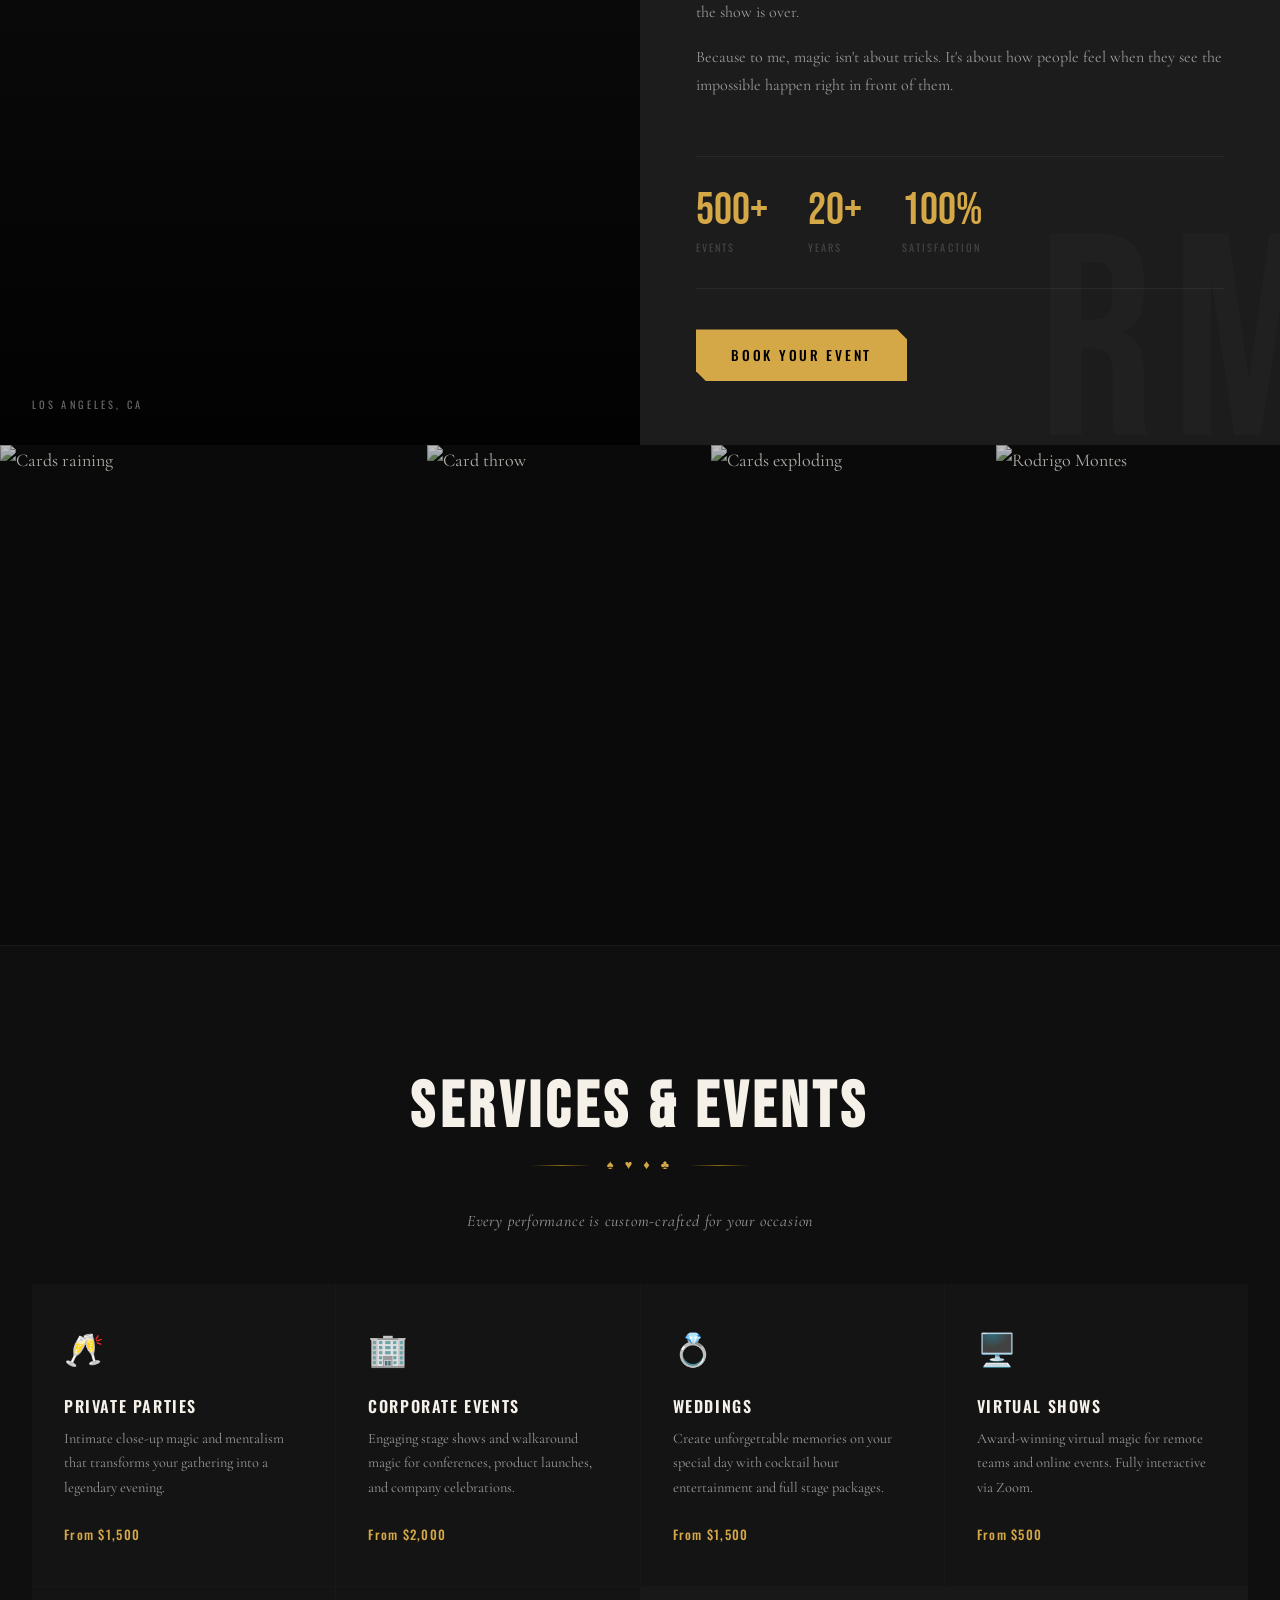
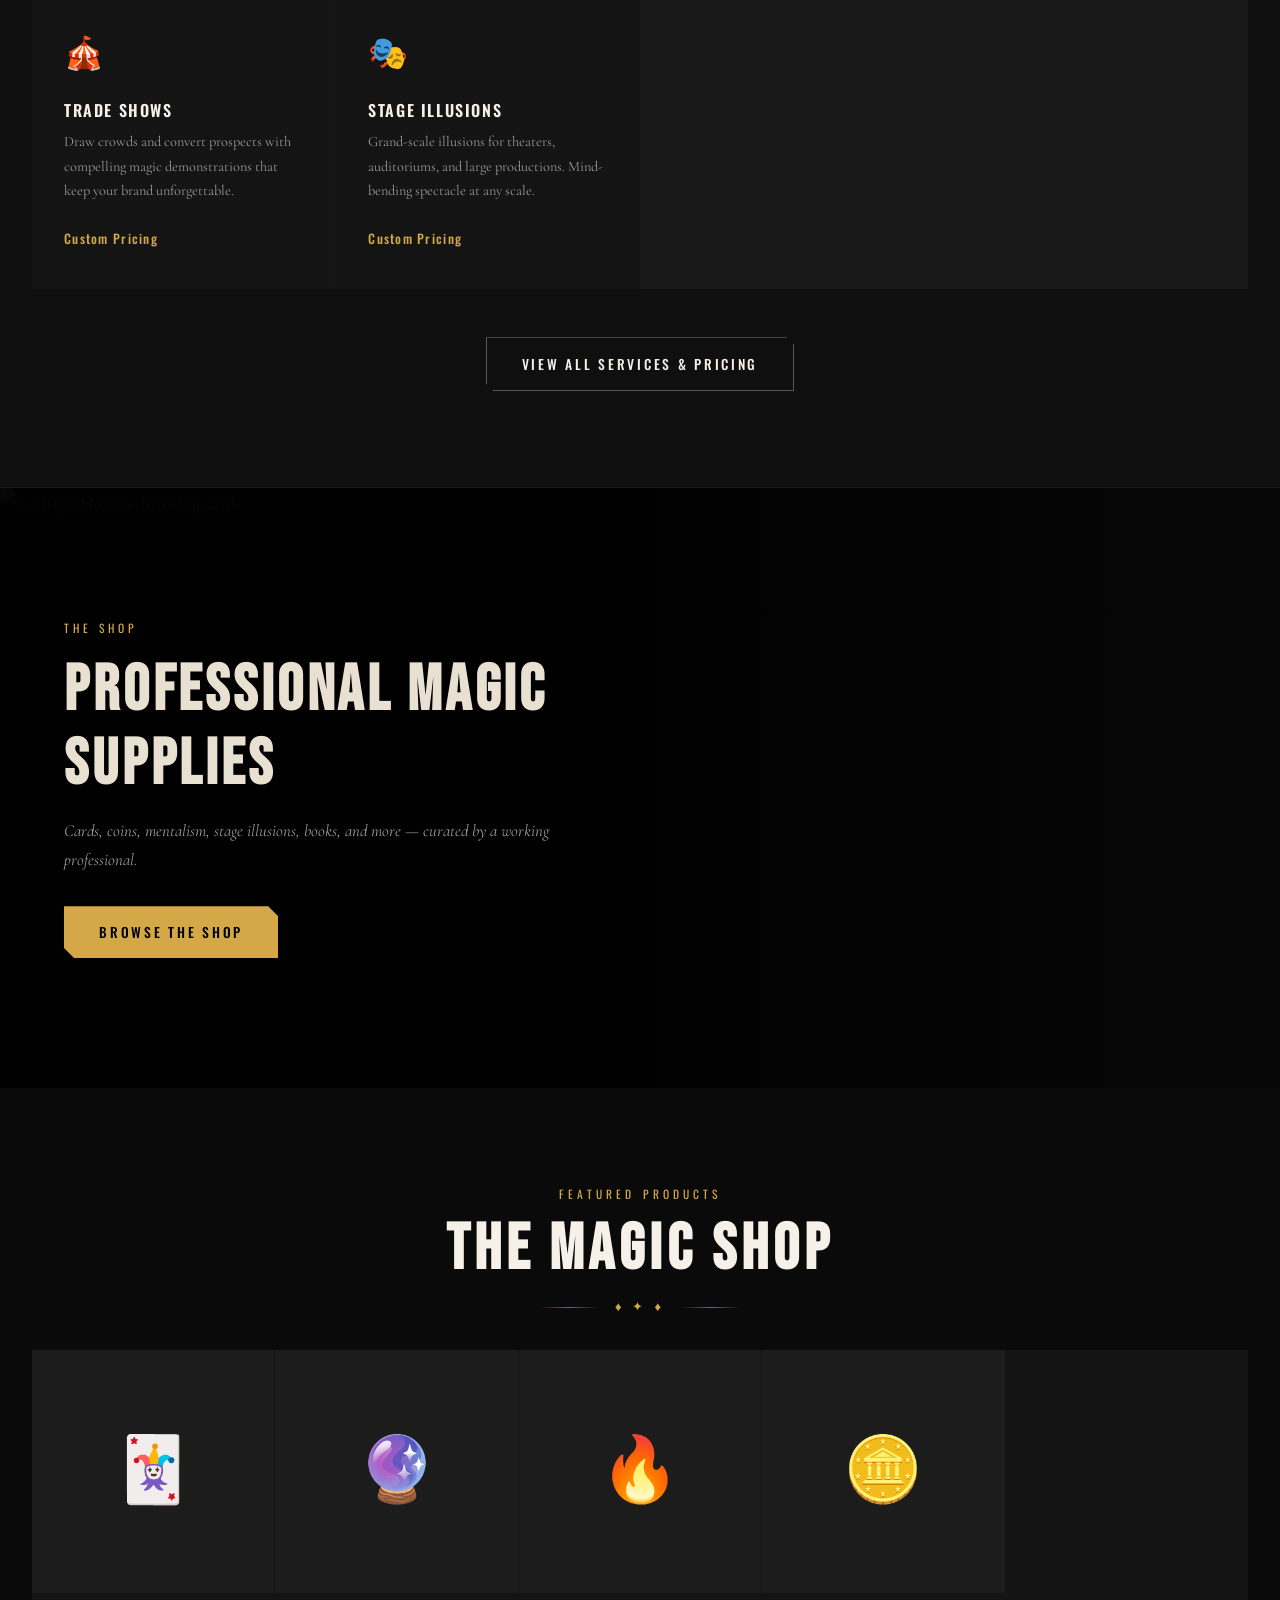
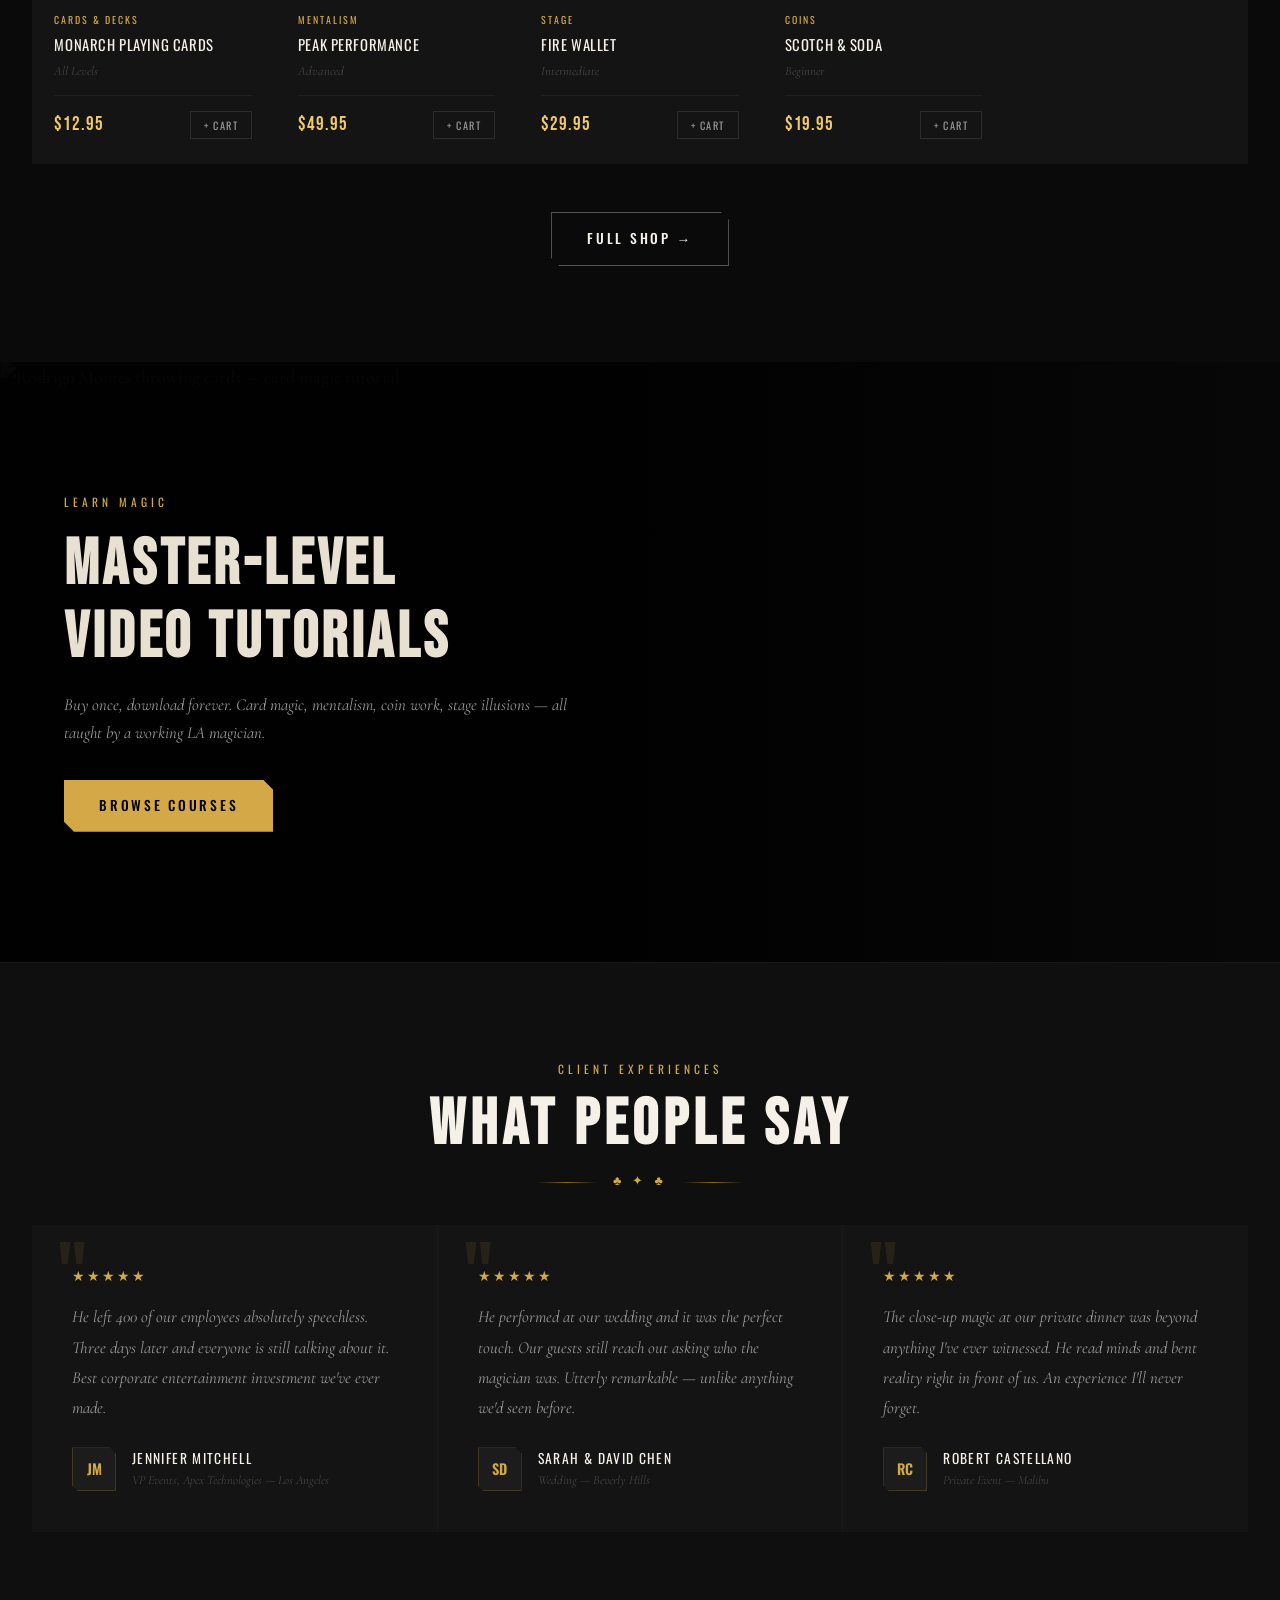
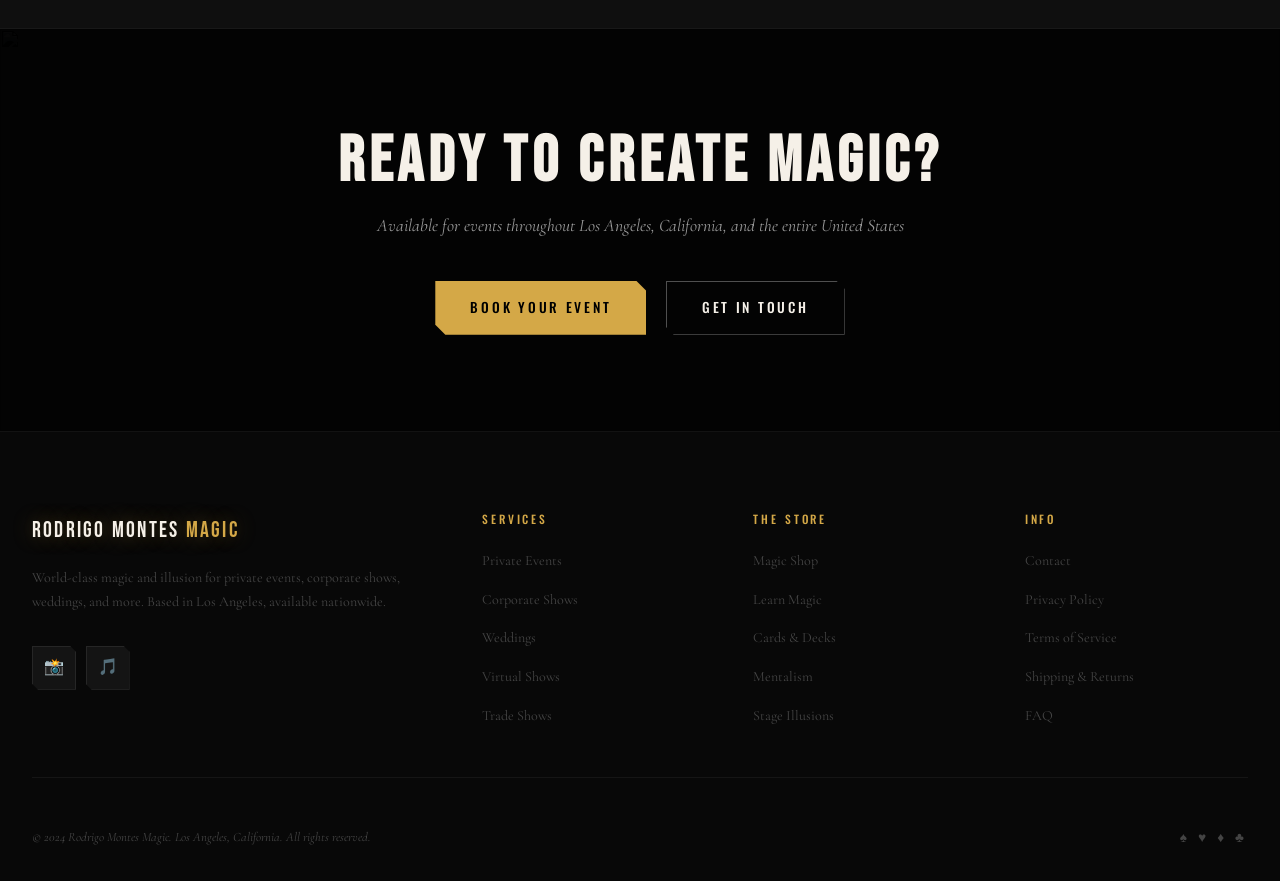
==== commit c31f560e: "Update service prices" ====
--- a/index.html
+++ b/index.html
@@ -165,25 +165,25 @@
         <div class="service-icon">🥂</div>
         <h3>Private Parties</h3>
         <p>Intimate close-up magic and mentalism that transforms your gathering into a legendary evening.</p>
-        <div class="price-tag">From $400</div>
+        <div class="price-tag">From $1,500</div>
       </div>
       <div class="service-card reveal reveal-delay-1">
         <div class="service-icon">🏢</div>
         <h3>Corporate Events</h3>
         <p>Engaging stage shows and walkaround magic for conferences, product launches, and company celebrations.</p>
-        <div class="price-tag">From $400</div>
+        <div class="price-tag">From $2,000</div>
       </div>
       <div class="service-card reveal reveal-delay-2">
         <div class="service-icon">💍</div>
         <h3>Weddings</h3>
         <p>Create unforgettable memories on your special day with cocktail hour entertainment and full stage packages.</p>
-        <div class="price-tag">From $400</div>
+        <div class="price-tag">From $1,500</div>
       </div>
       <div class="service-card reveal reveal-delay-3">
         <div class="service-icon">🖥️</div>
         <h3>Virtual Shows</h3>
         <p>Award-winning virtual magic for remote teams and online events. Fully interactive via Zoom.</p>
-        <div class="price-tag">From $750</div>
+        <div class="price-tag">From $500</div>
       </div>
       <div class="service-card reveal">
         <div class="service-icon">🎪</div>
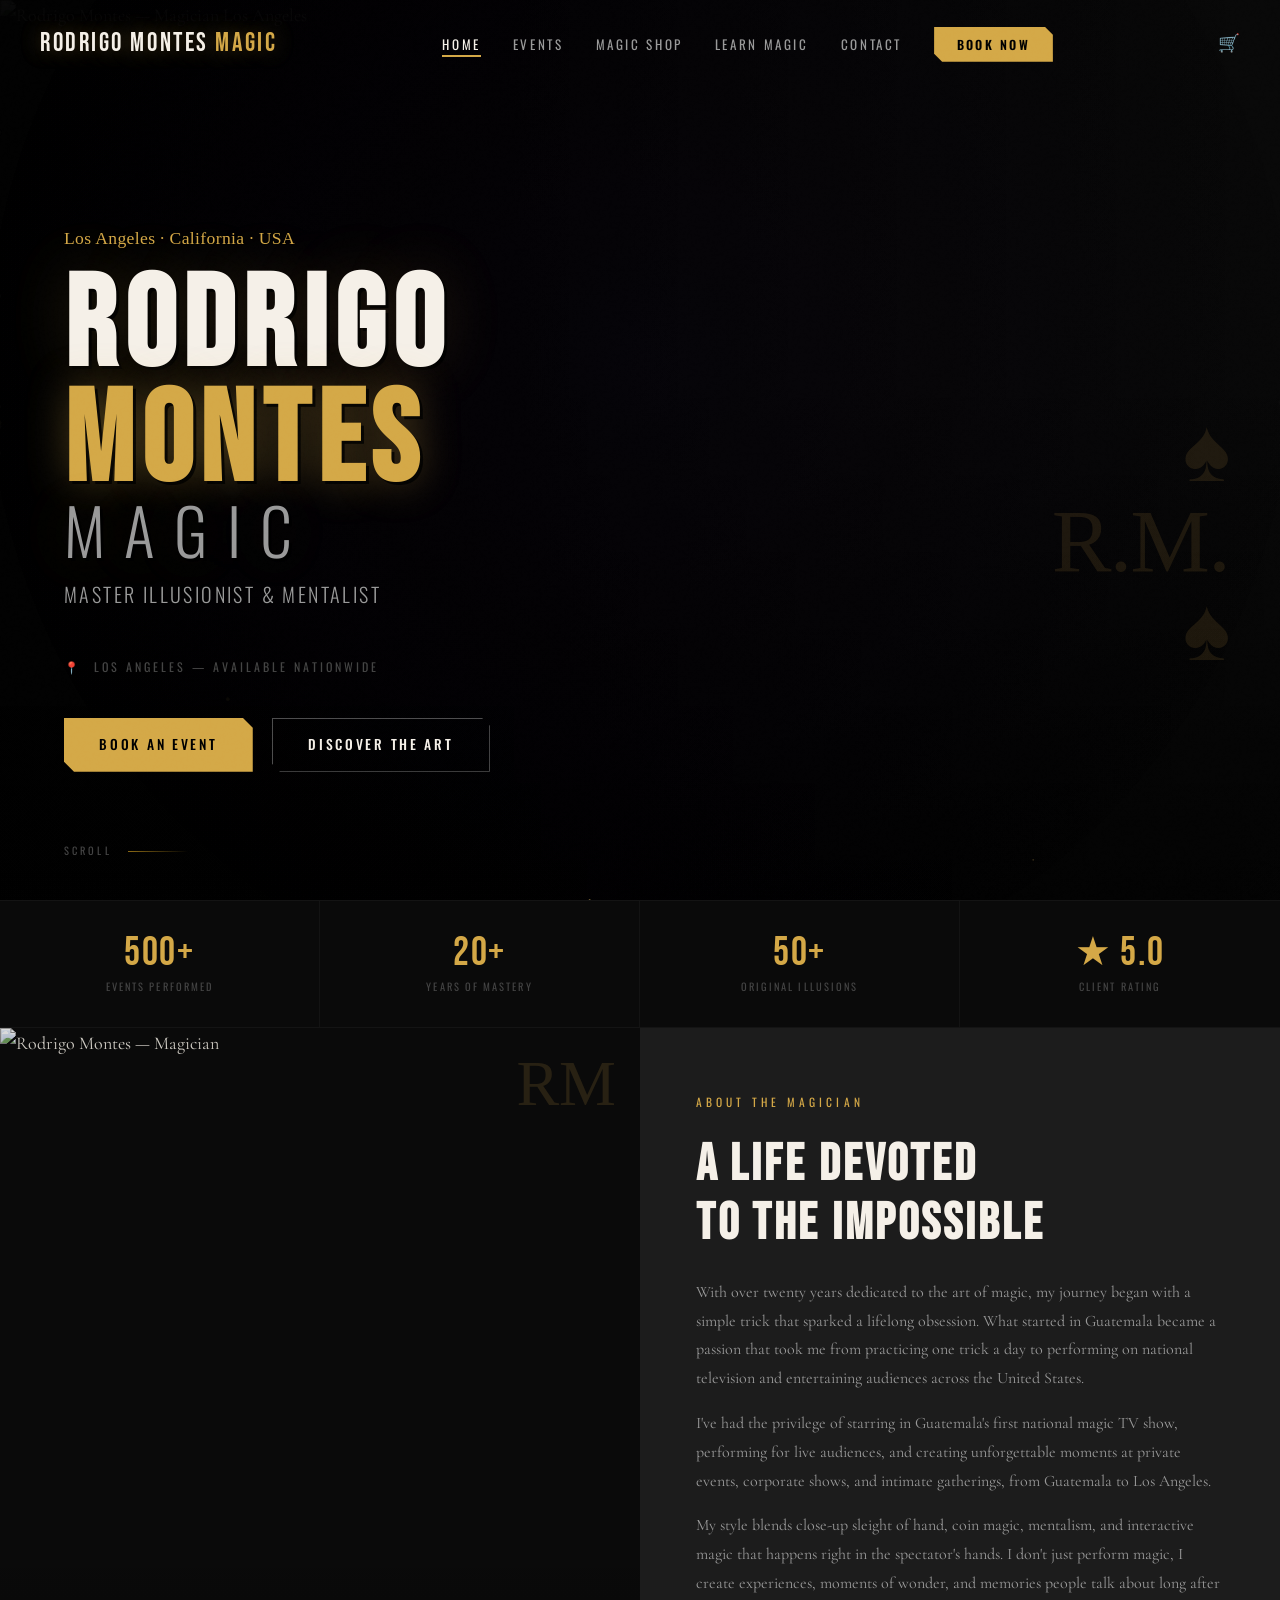
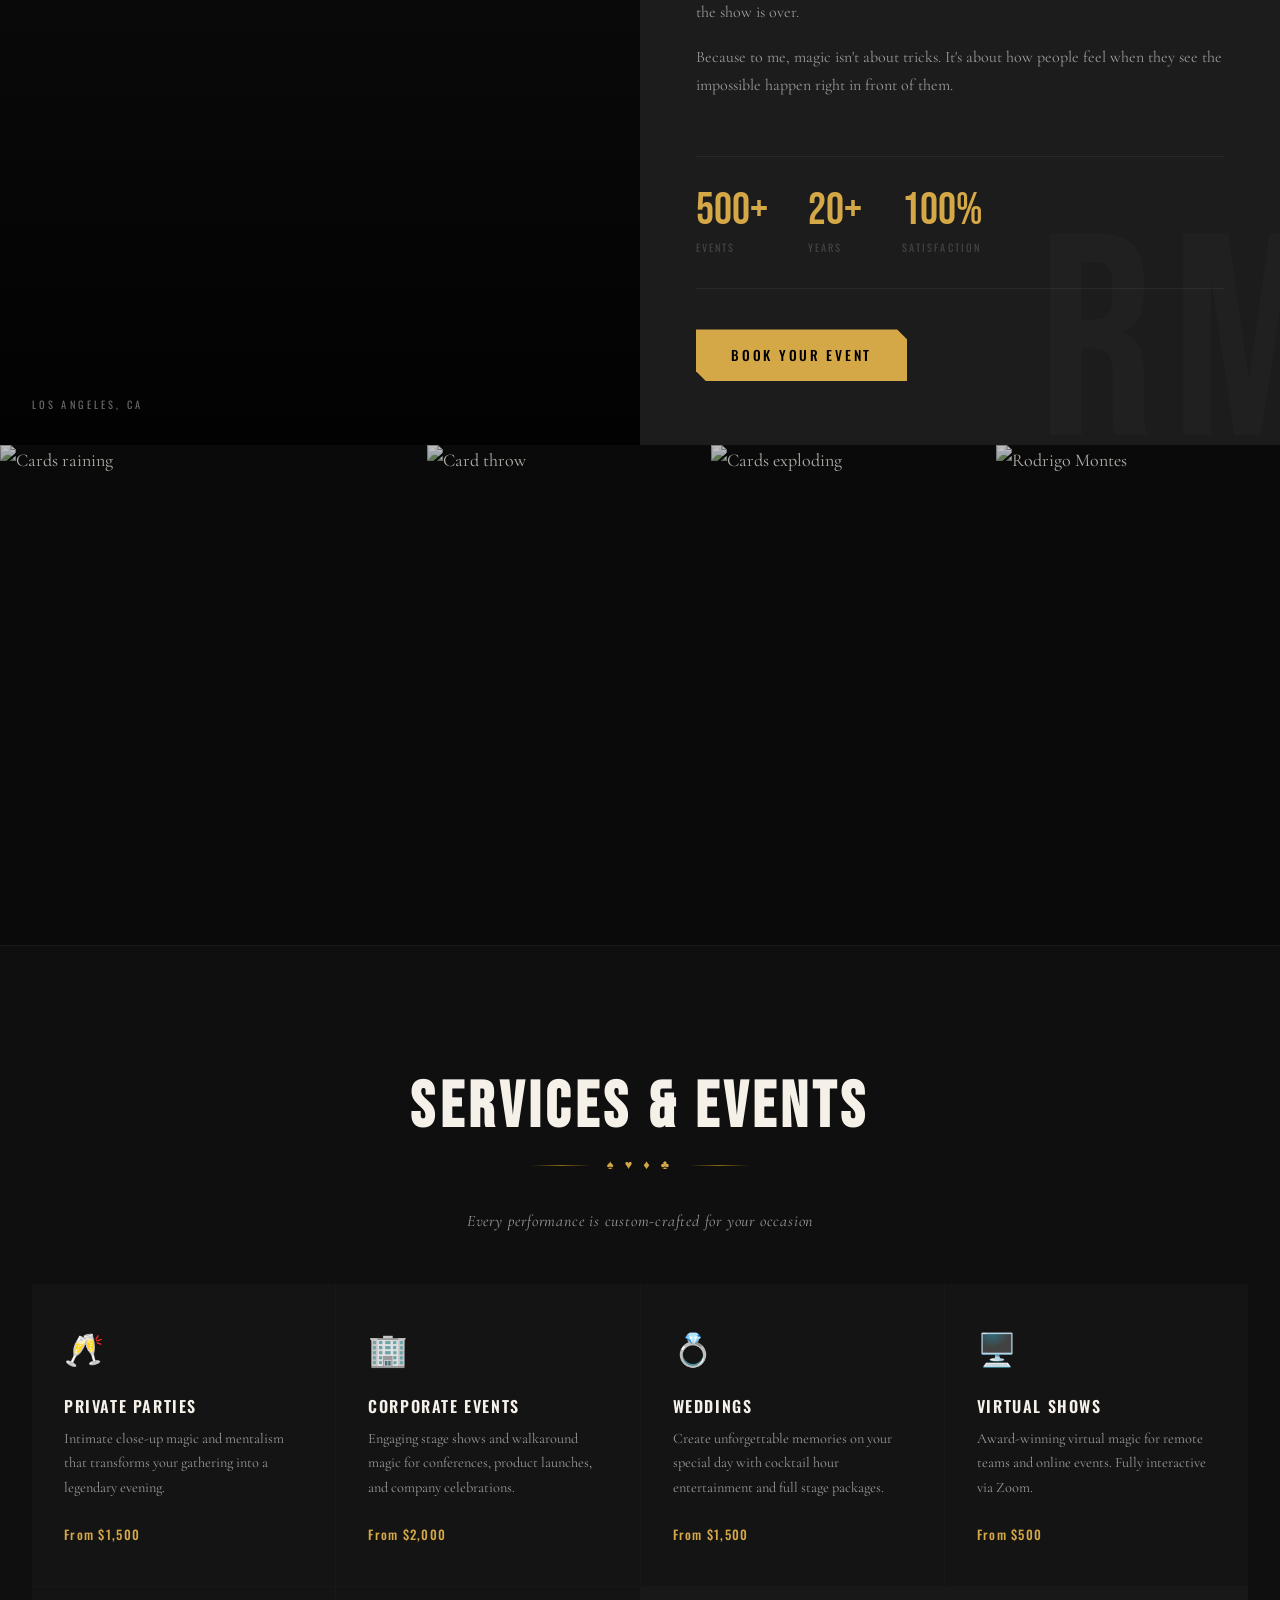
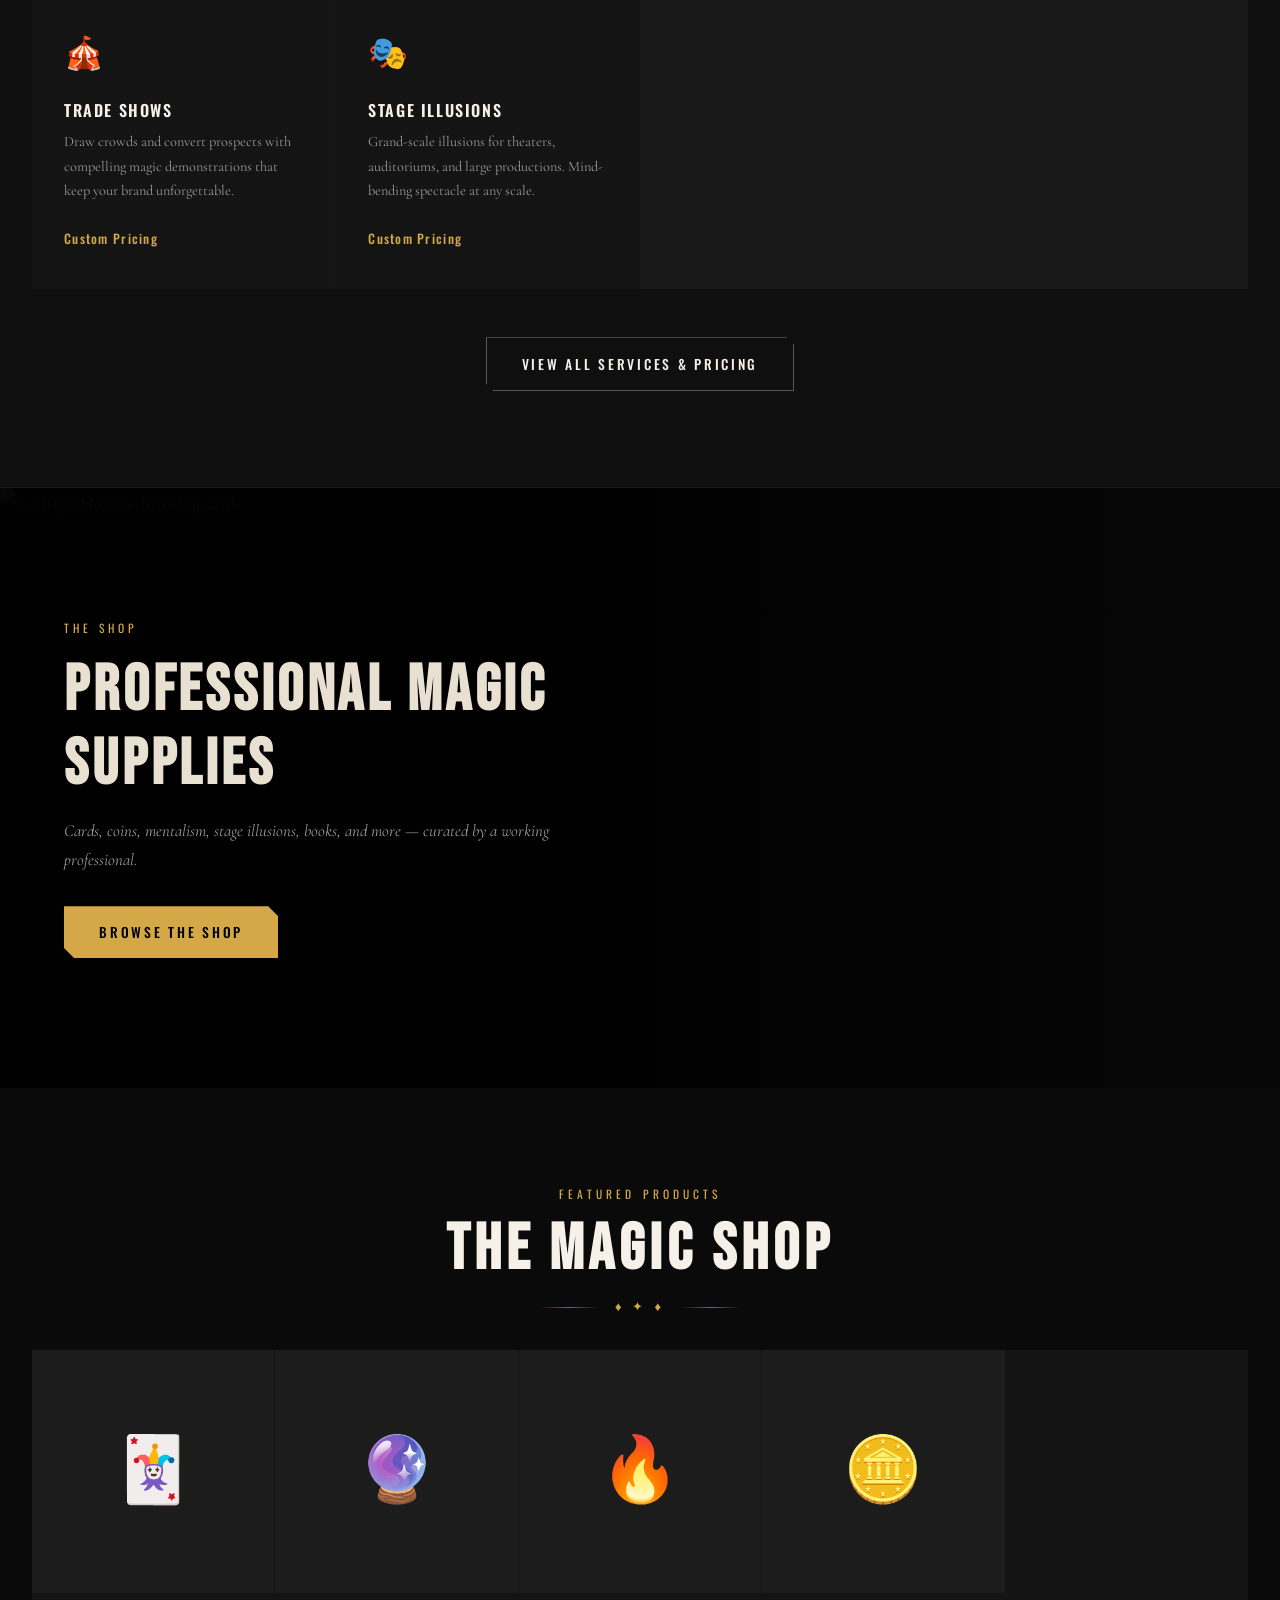
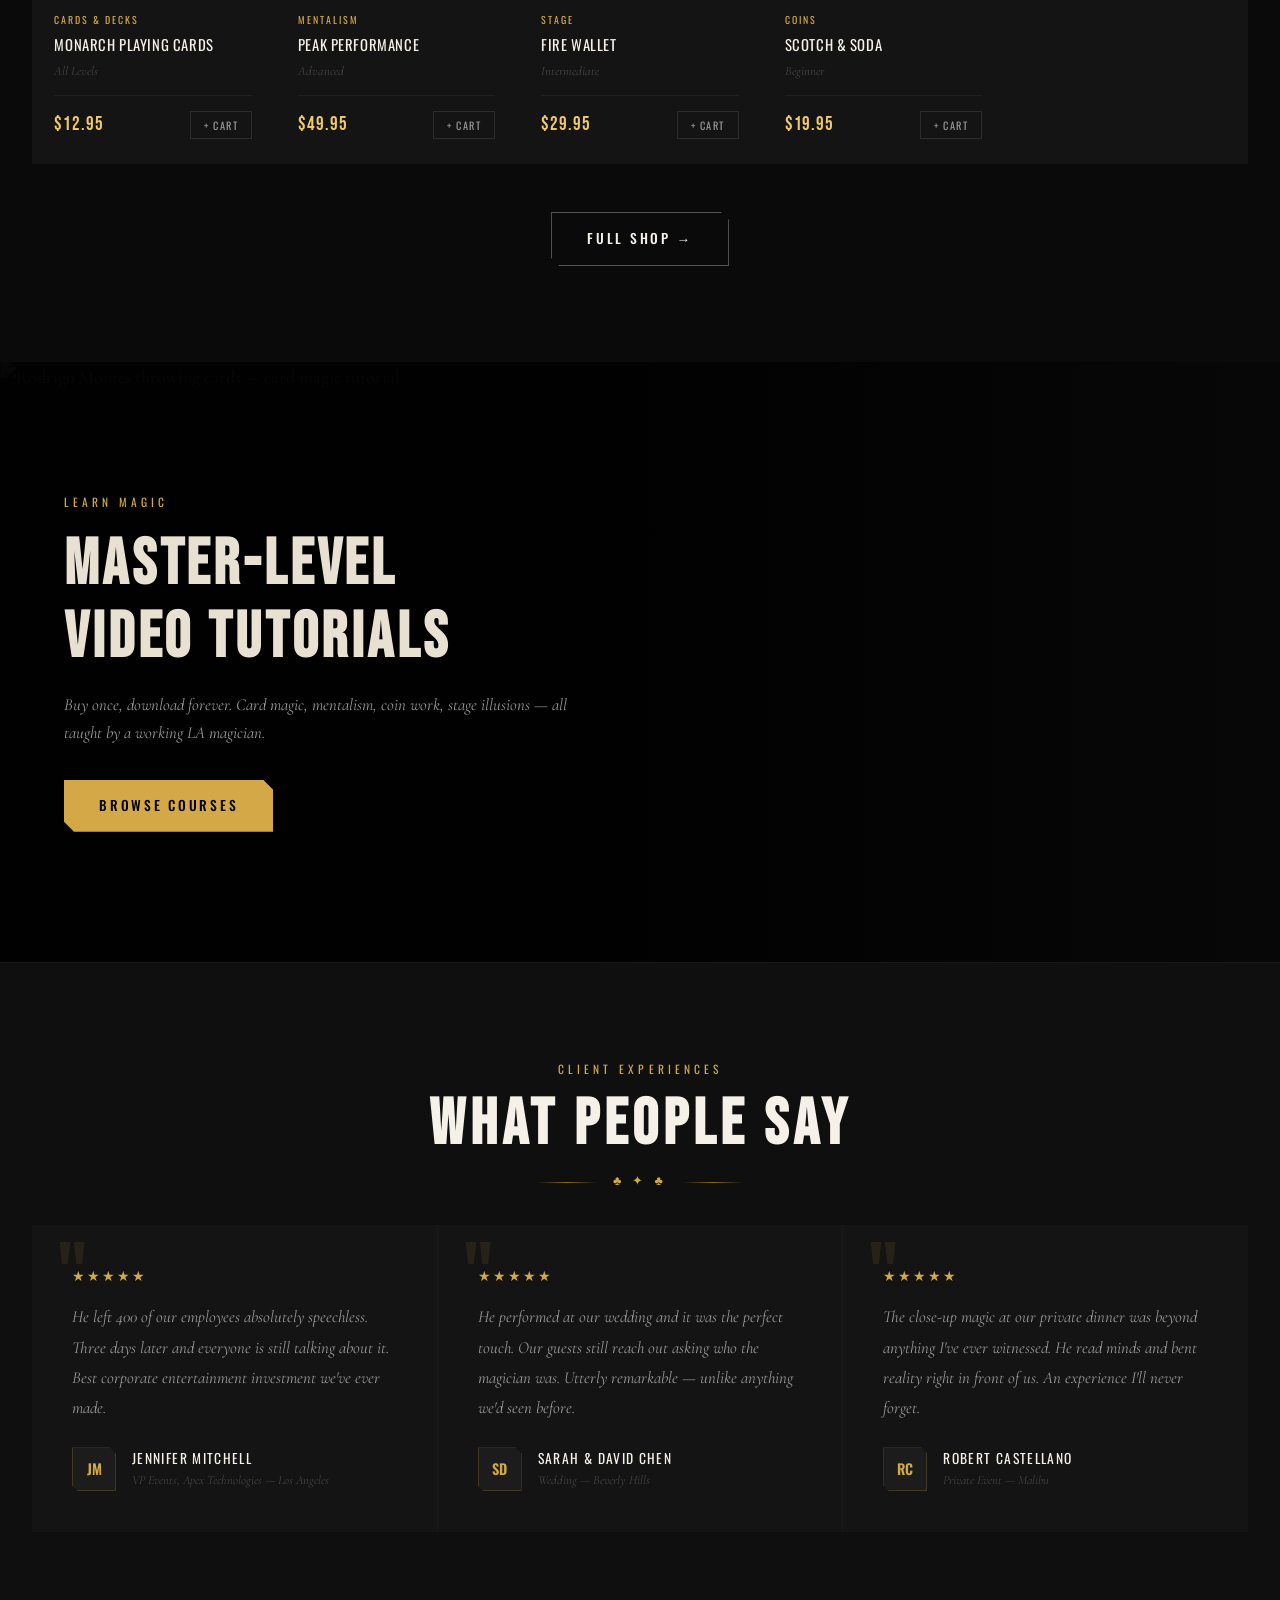
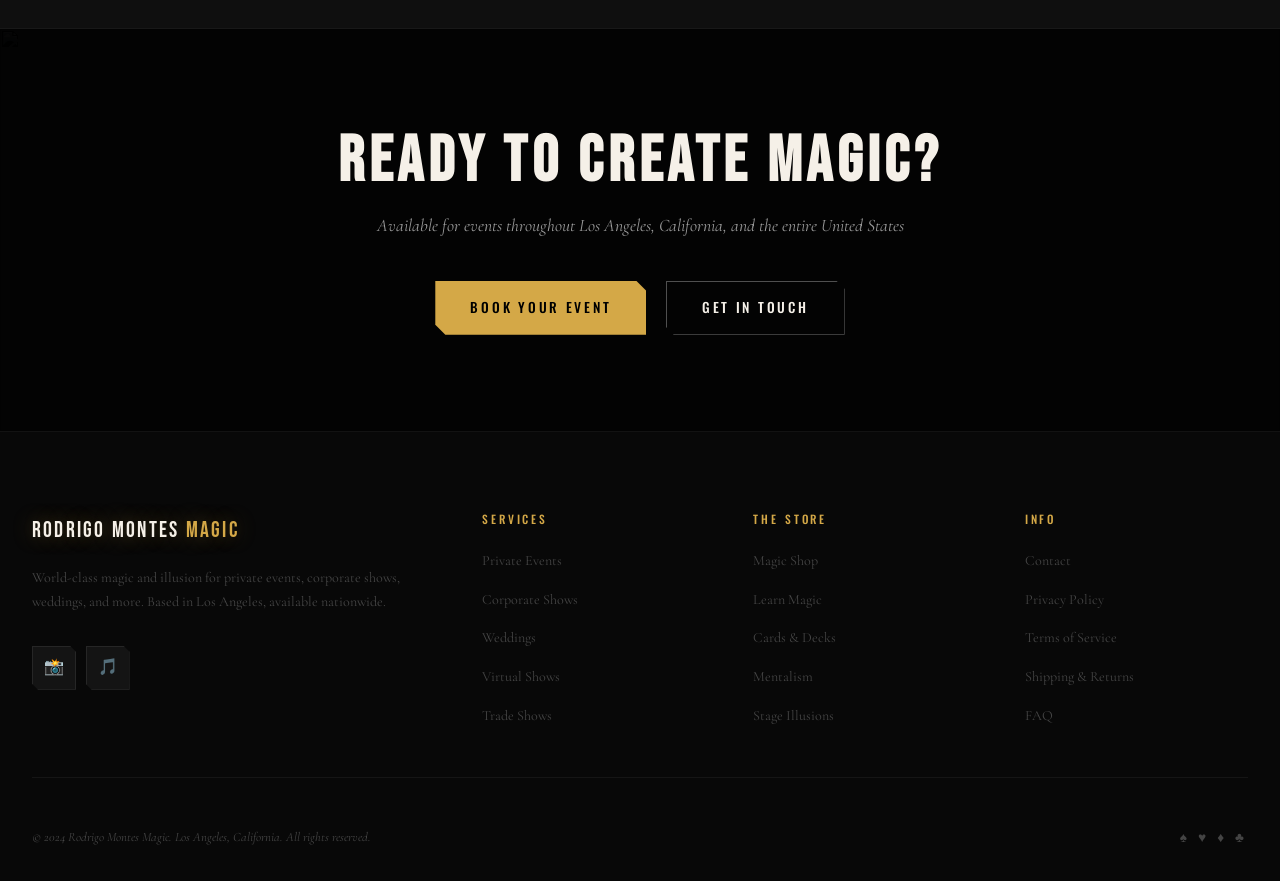
==== commit 254dacc2: "Revert About section to portrait photo" ====
--- a/index.html
+++ b/index.html
@@ -92,7 +92,7 @@
 
     <!-- Photo col -->
     <div class="about-image-col reveal">
-      <img src="images/rodrigo-coin.jpg" alt="Rodrigo Montes — Magician" />
+      <img src="images/rodrigo-portrait.jpg" alt="Rodrigo Montes — Magician" />
       <div class="about-graffiti">
         <div class="about-graffiti-tag">RM</div>
         <div class="about-image-credit">Los Angeles, CA</div>
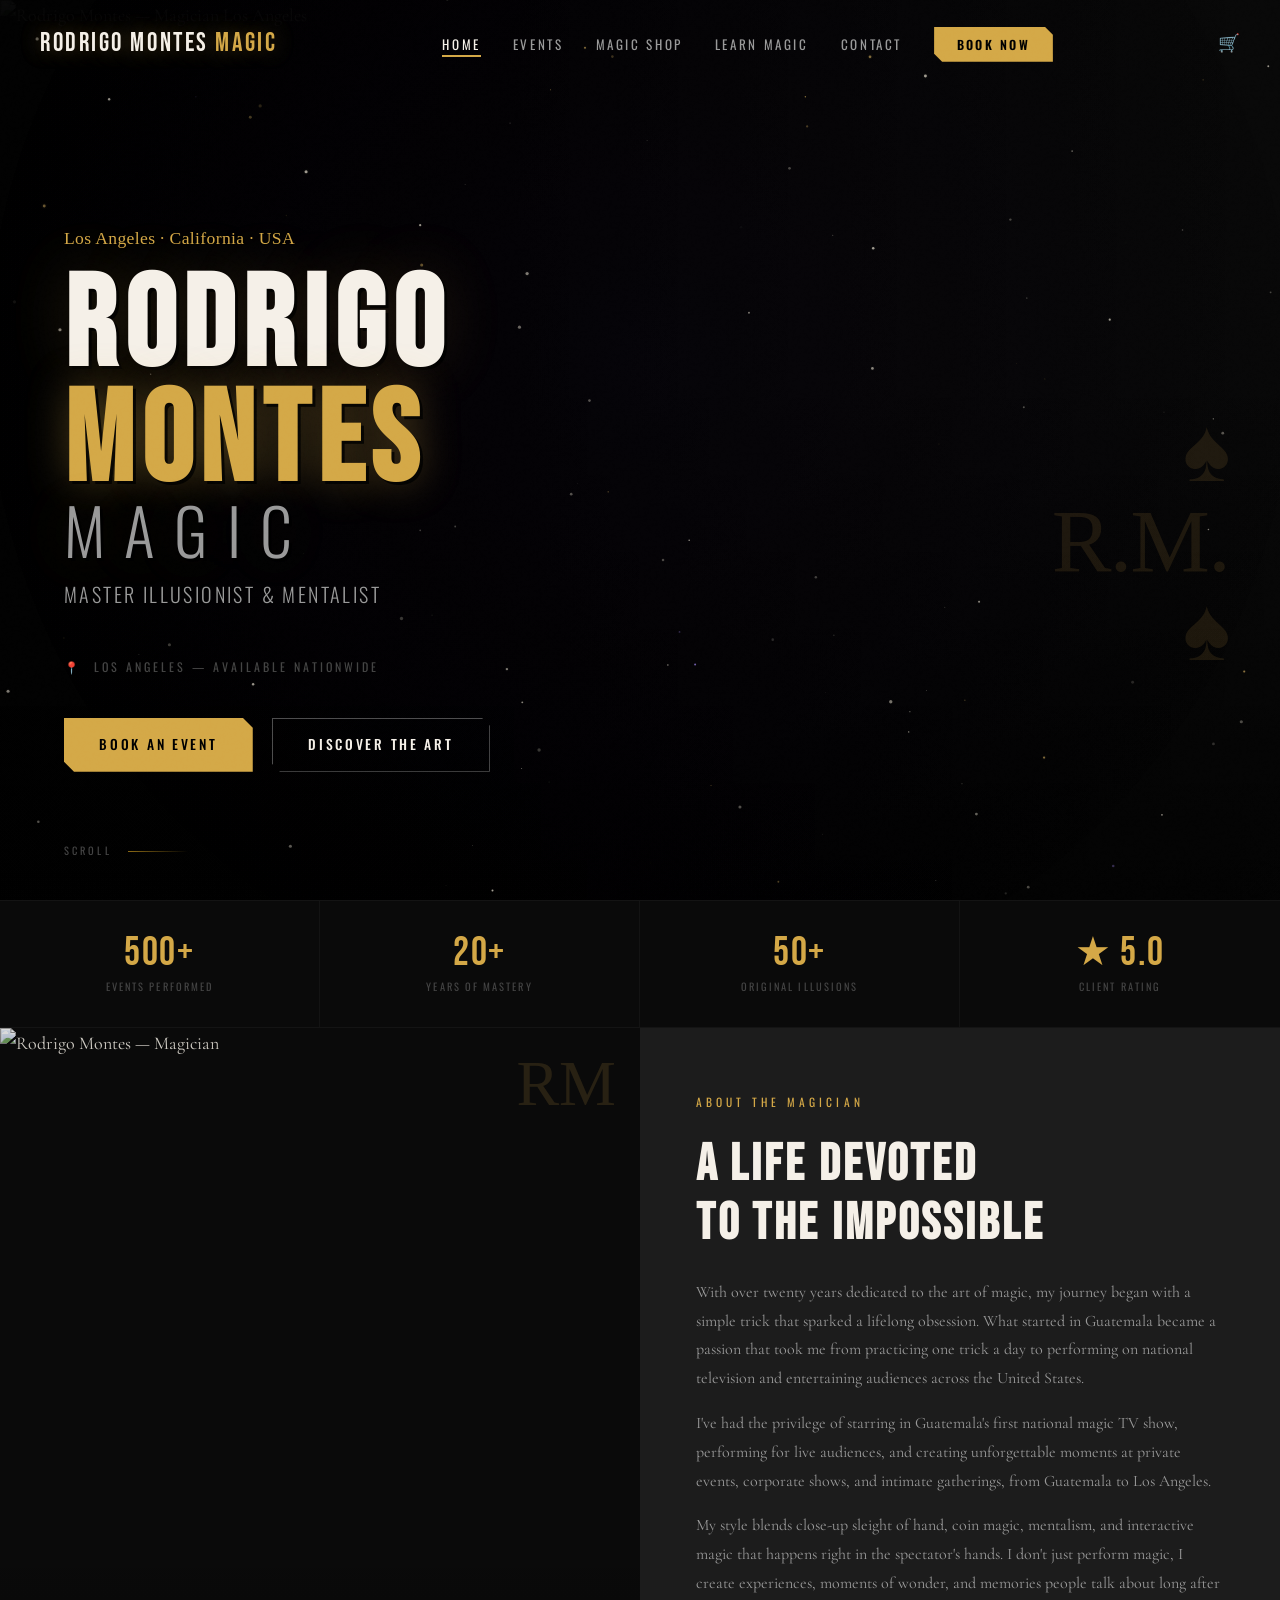
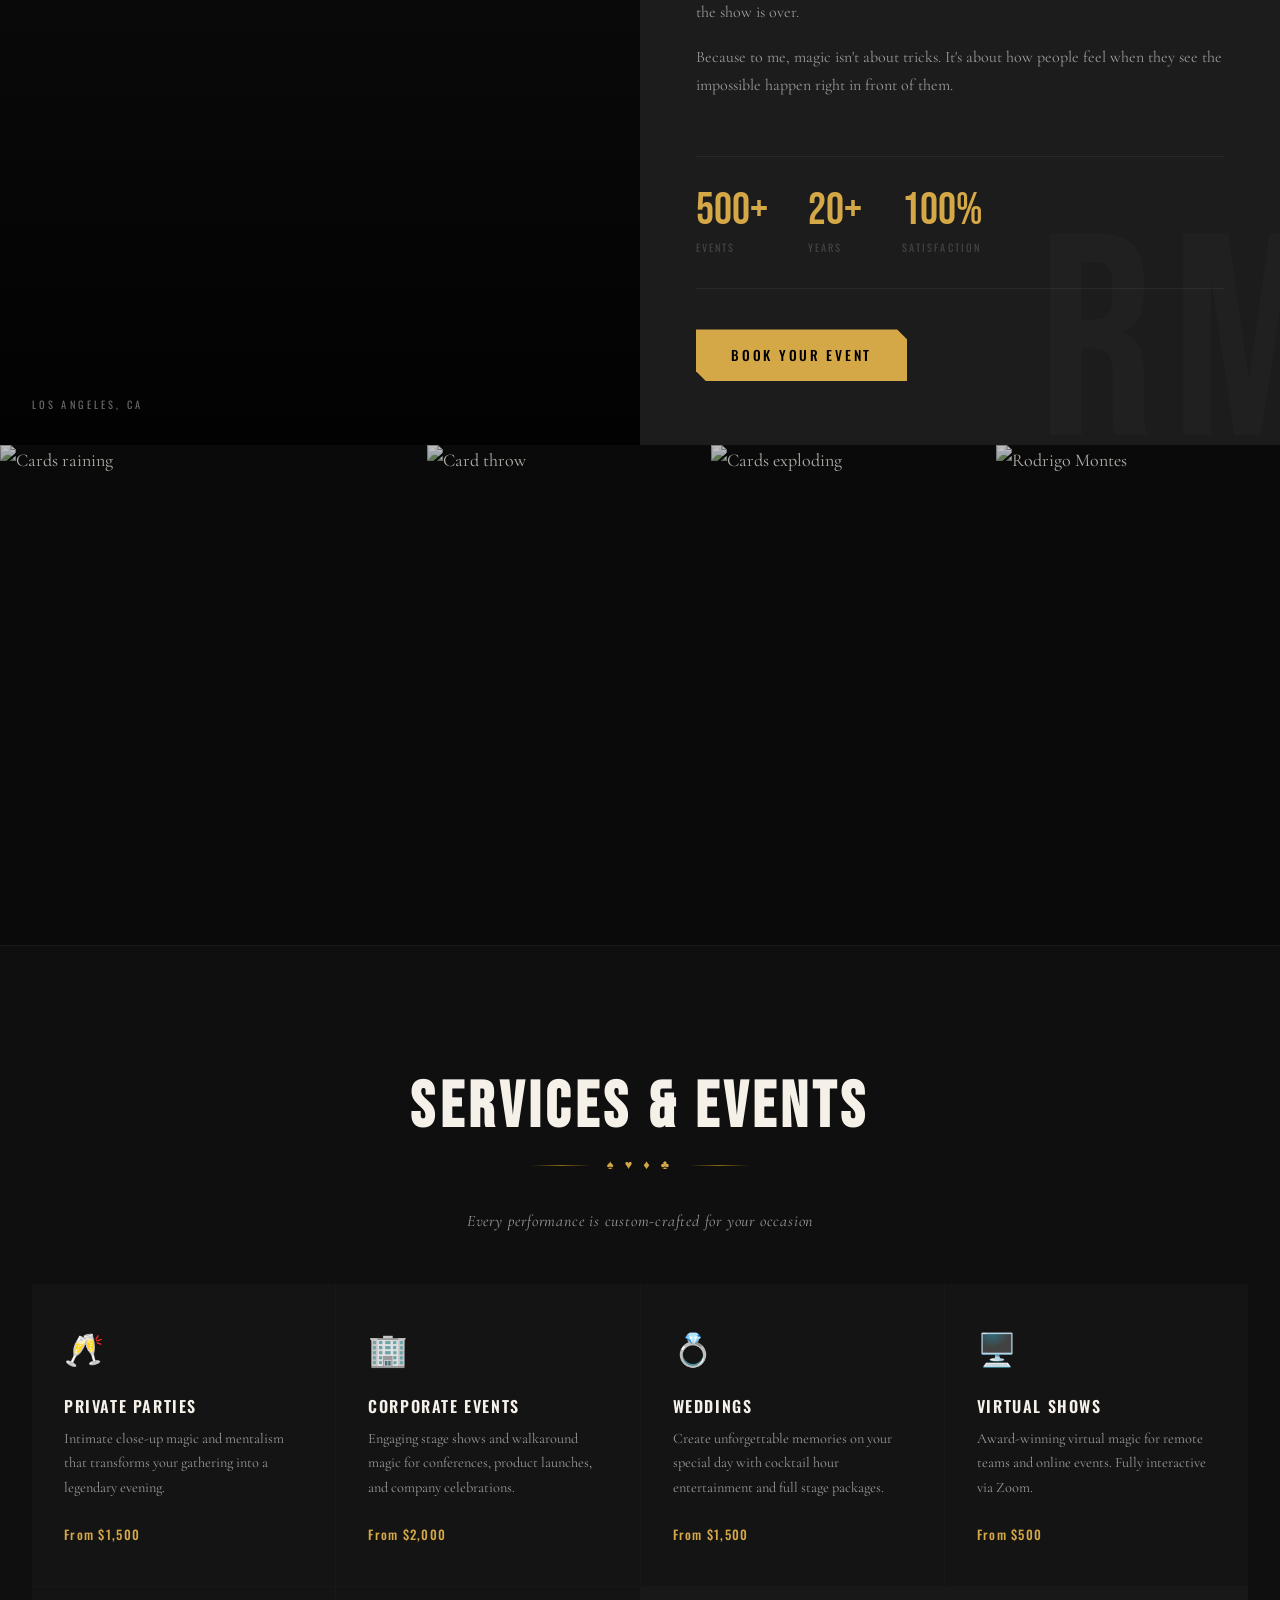
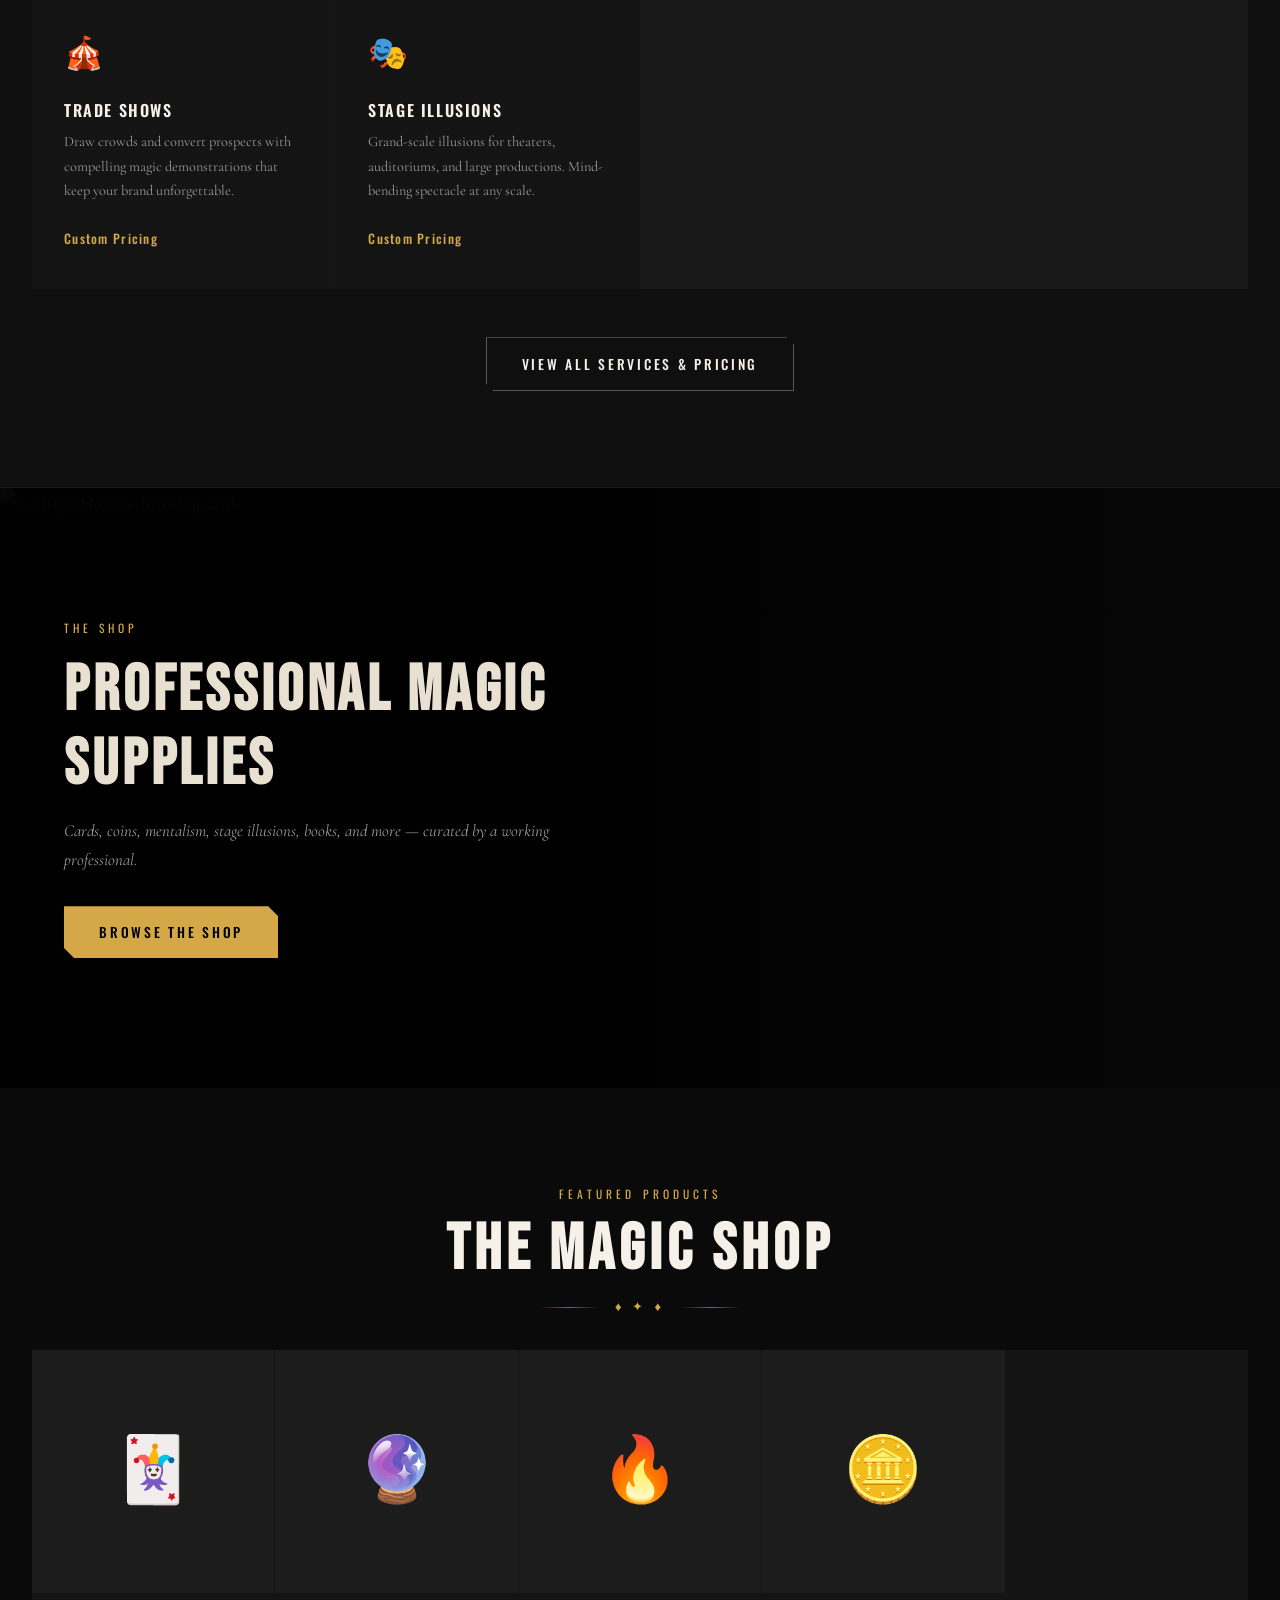
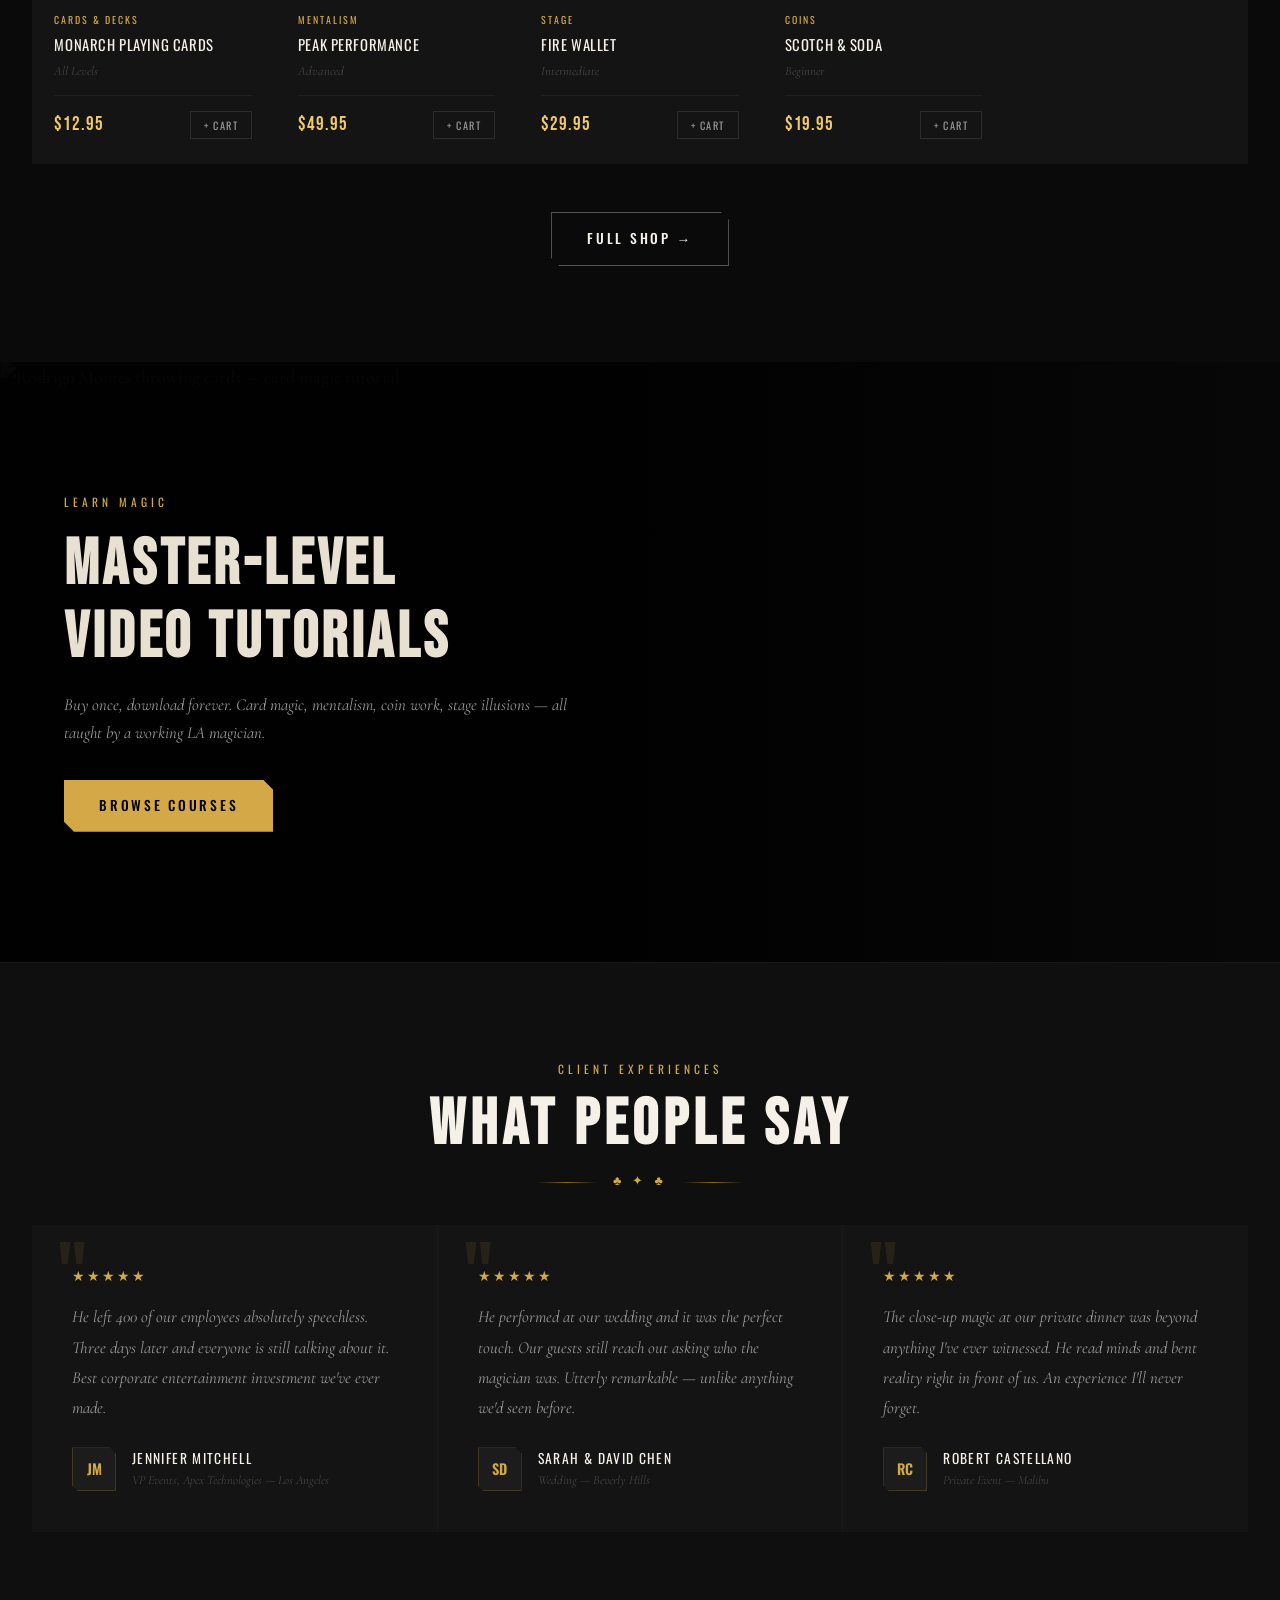
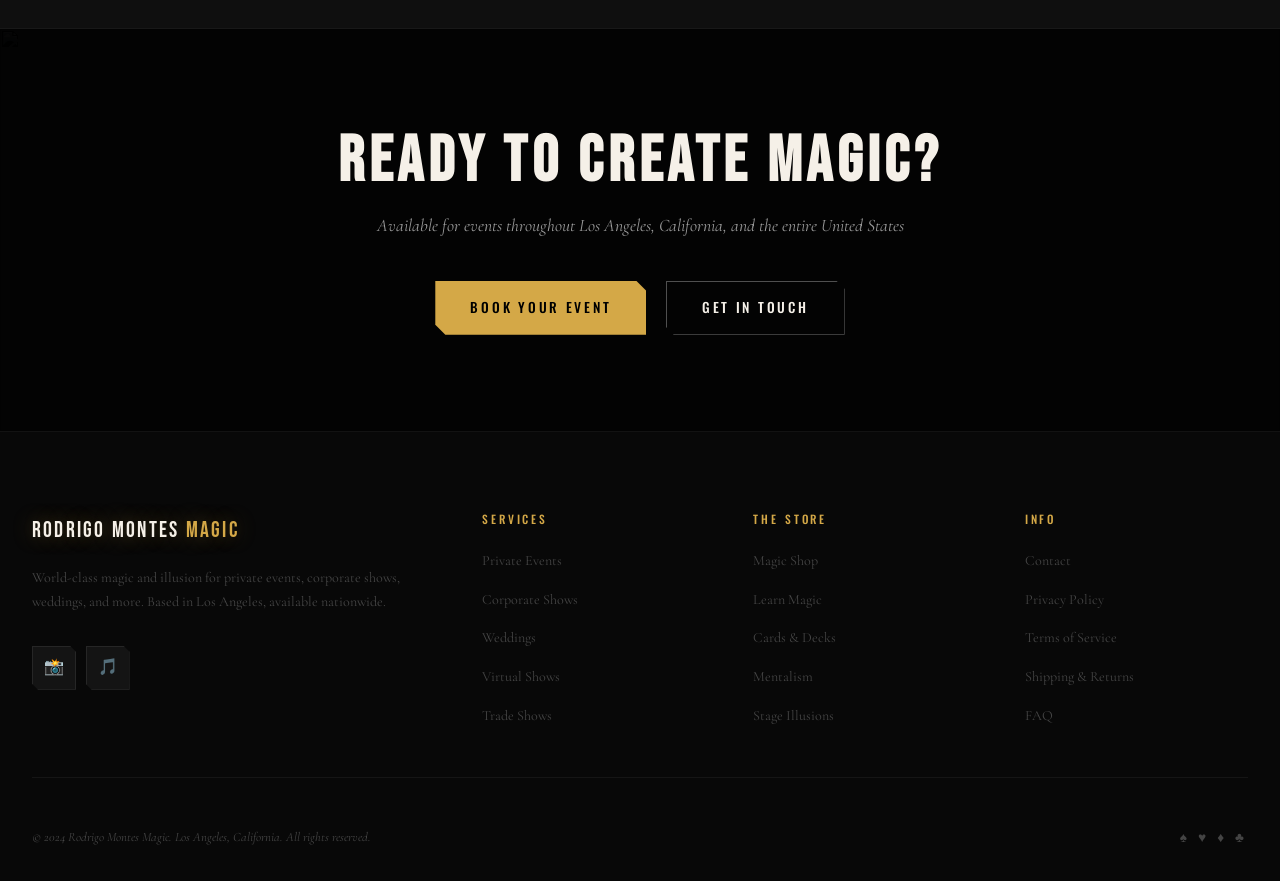
==== commit c469673f: "Update Calendly link" ====
--- a/index.html
+++ b/index.html
@@ -18,7 +18,7 @@
     <li><a href="shop.html">Magic Shop</a></li>
     <li><a href="learn.html">Learn Magic</a></li>
     <li><a href="contact.html">Contact</a></li>
-    <li><a href="https://calendly.com/rodrigomagic/30min" class="nav-cta" target="_blank" rel="noopener noreferrer">Book Now</a></li>
+    <li><a href="https://calendly.com/rodrigomontesmagic/30min" class="nav-cta" target="_blank" rel="noopener noreferrer">Book Now</a></li>
   </ul>
   <div style="display:flex;gap:1.2rem;align-items:center;">
     <div class="nav-cart" title="Cart">🛒<span class="cart-badge" style="display:none;">0</span></div>
@@ -48,7 +48,7 @@
     <div class="hero-location">📍 &nbsp;Los Angeles — Available Nationwide</div>
 
     <div class="hero-actions">
-      <a href="https://calendly.com/rodrigomagic/30min" class="btn btn-primary" target="_blank" rel="noopener noreferrer">Book an Event</a>
+      <a href="https://calendly.com/rodrigomontesmagic/30min" class="btn btn-primary" target="_blank" rel="noopener noreferrer">Book an Event</a>
       <a href="#about" class="btn btn-outline">Discover the Art</a>
     </div>
   </div>
@@ -125,7 +125,7 @@
       </div>
 
       <div class="reveal">
-        <a href="https://calendly.com/rodrigomagic/30min" class="btn btn-primary" target="_blank" rel="noopener noreferrer">Book Your Event</a>
+        <a href="https://calendly.com/rodrigomontesmagic/30min" class="btn btn-primary" target="_blank" rel="noopener noreferrer">Book Your Event</a>
       </div>
     </div>
 
@@ -376,7 +376,7 @@
     <h2 class="reveal">Ready to Create Magic?</h2>
     <p class="reveal">Available for events throughout Los Angeles, California, and the entire United States</p>
     <div class="reveal" style="display:flex;gap:1.2rem;justify-content:center;flex-wrap:wrap;">
-      <a href="https://calendly.com/rodrigomagic/30min" class="btn btn-primary" target="_blank" rel="noopener noreferrer">Book Your Event</a>
+      <a href="https://calendly.com/rodrigomontesmagic/30min" class="btn btn-primary" target="_blank" rel="noopener noreferrer">Book Your Event</a>
       <a href="contact.html" class="btn btn-outline">Get in Touch</a>
     </div>
   </div>
--- a/css/styles.css
+++ b/css/styles.css
@@ -1726,7 +1726,8 @@
 
   .nav-links.open a { font-size: 1.2rem; letter-spacing: 0.3em; }
 
-  .photo-strip { grid-template-columns: 1fr 1fr; height: 400px; }
+  .photo-strip { grid-template-columns: 1fr 1fr; height: auto; }
+  .photo-strip-item { height: 360px; }
   .form-row { grid-template-columns: 1fr; }
   .footer-grid { grid-template-columns: 1fr; gap: 2rem; }
   .stats-row { gap: 1.5rem; }
@@ -1741,6 +1742,6 @@
 @media (max-width: 480px) {
   .hero-actions { flex-direction: column; align-items: flex-start; }
   .btn { width: 100%; justify-content: center; }
-  .photo-strip { grid-template-columns: 1fr; height: auto; }
-  .photo-strip-item { height: 280px; }
-}
+  .photo-strip { grid-template-columns: 1fr 1fr; height: auto; }
+  .photo-strip-item { height: 240px; }
+}
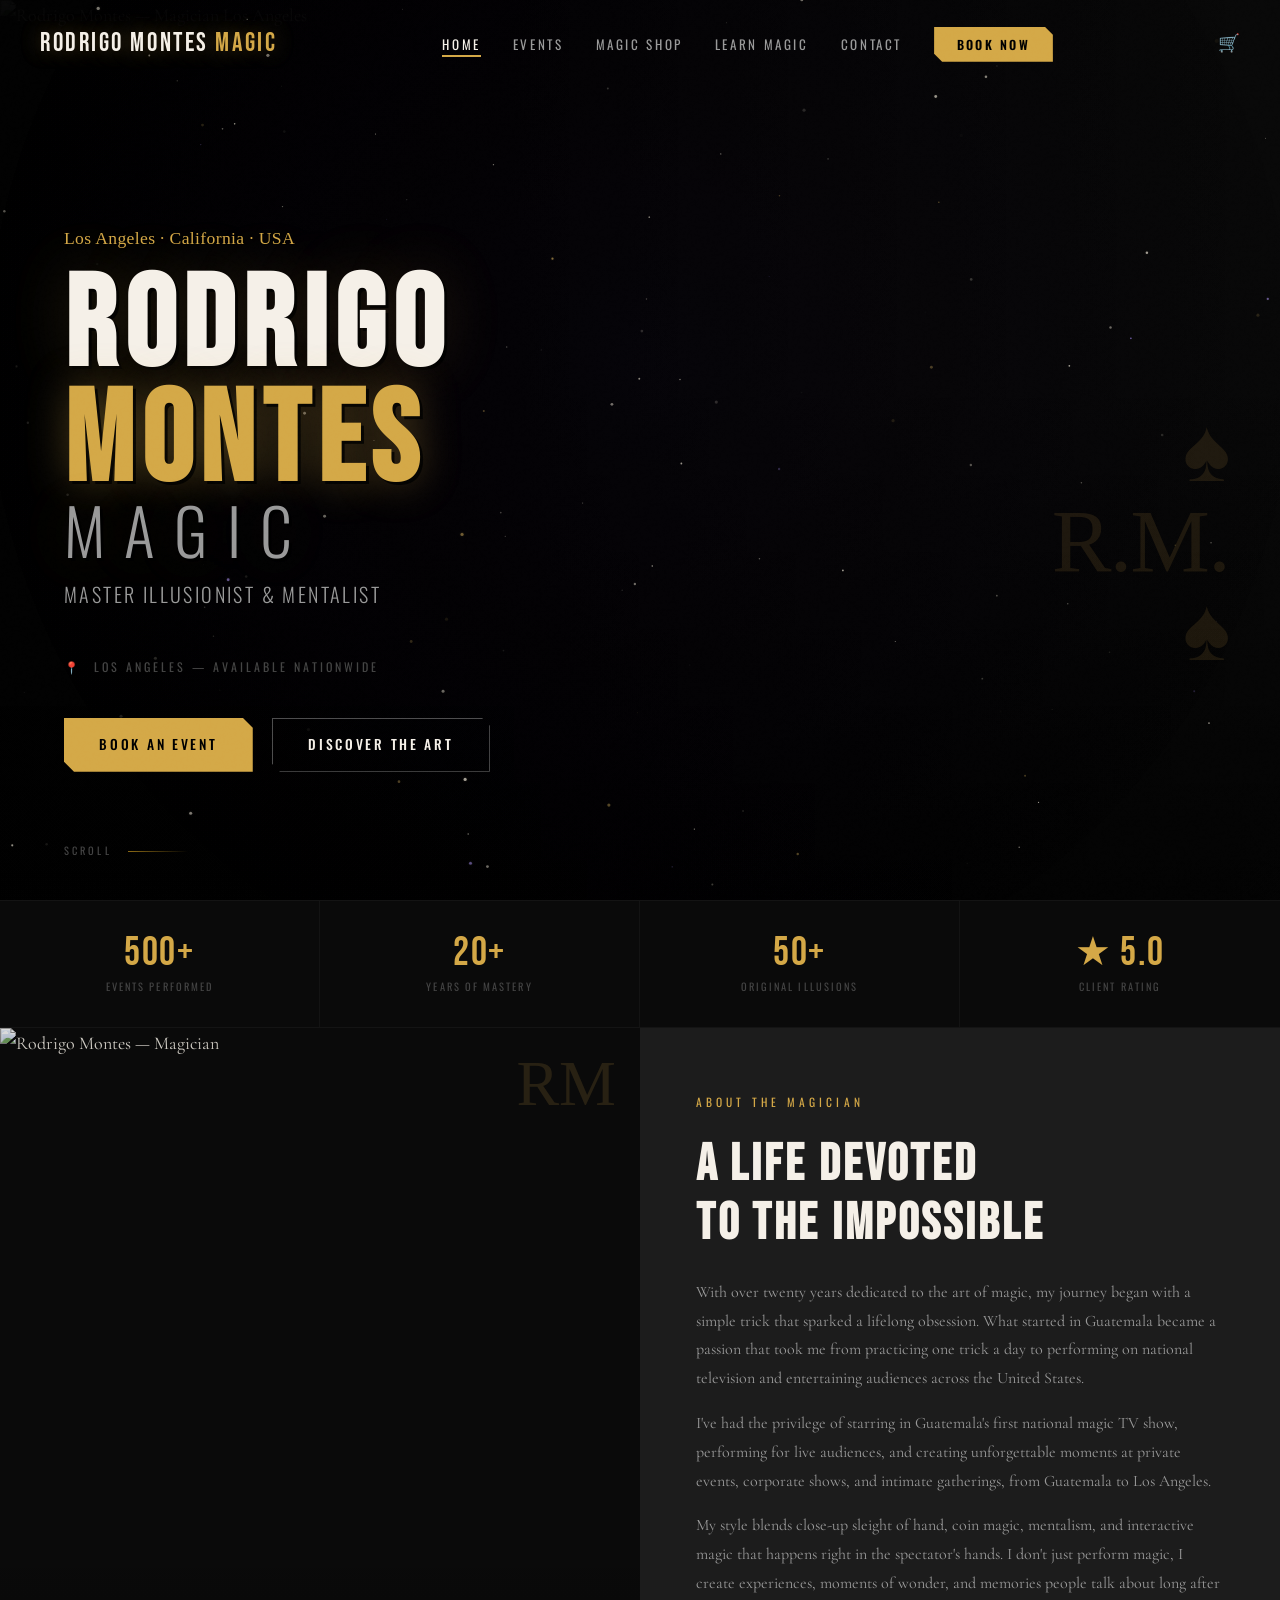
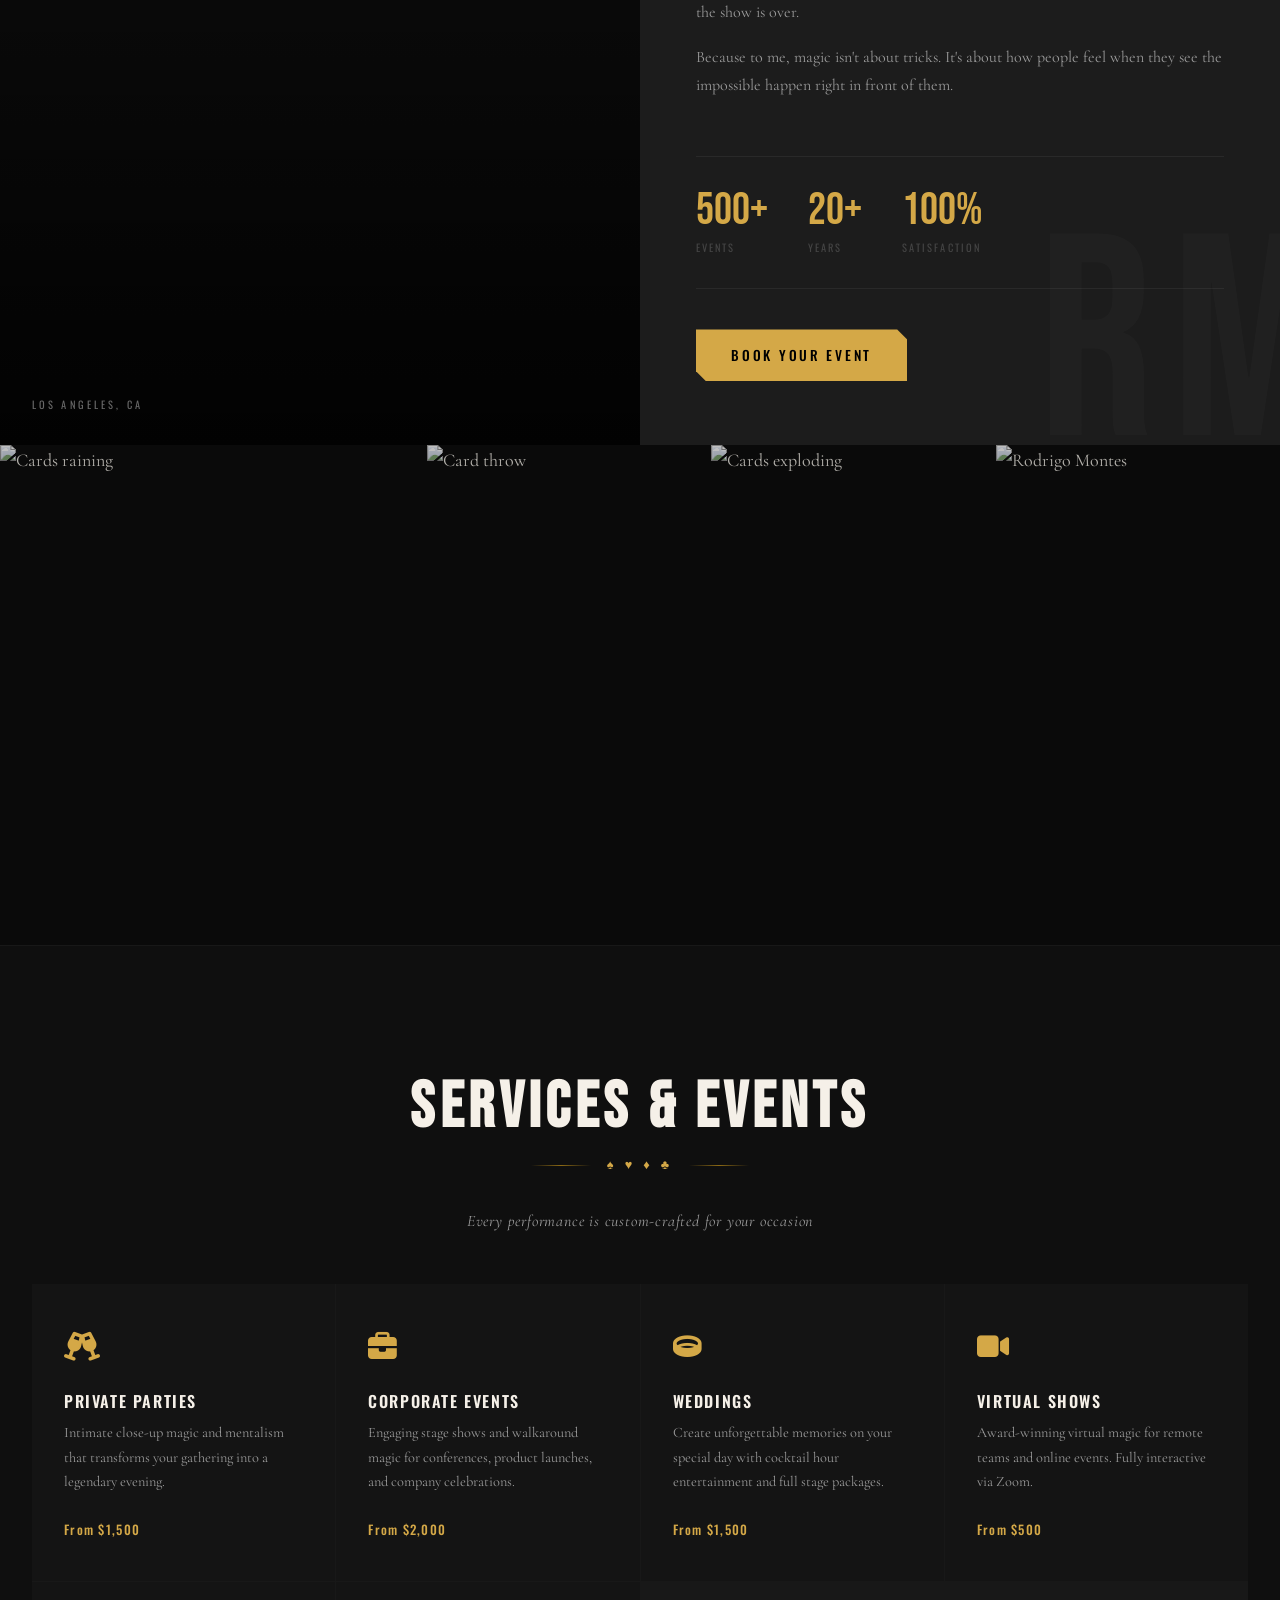
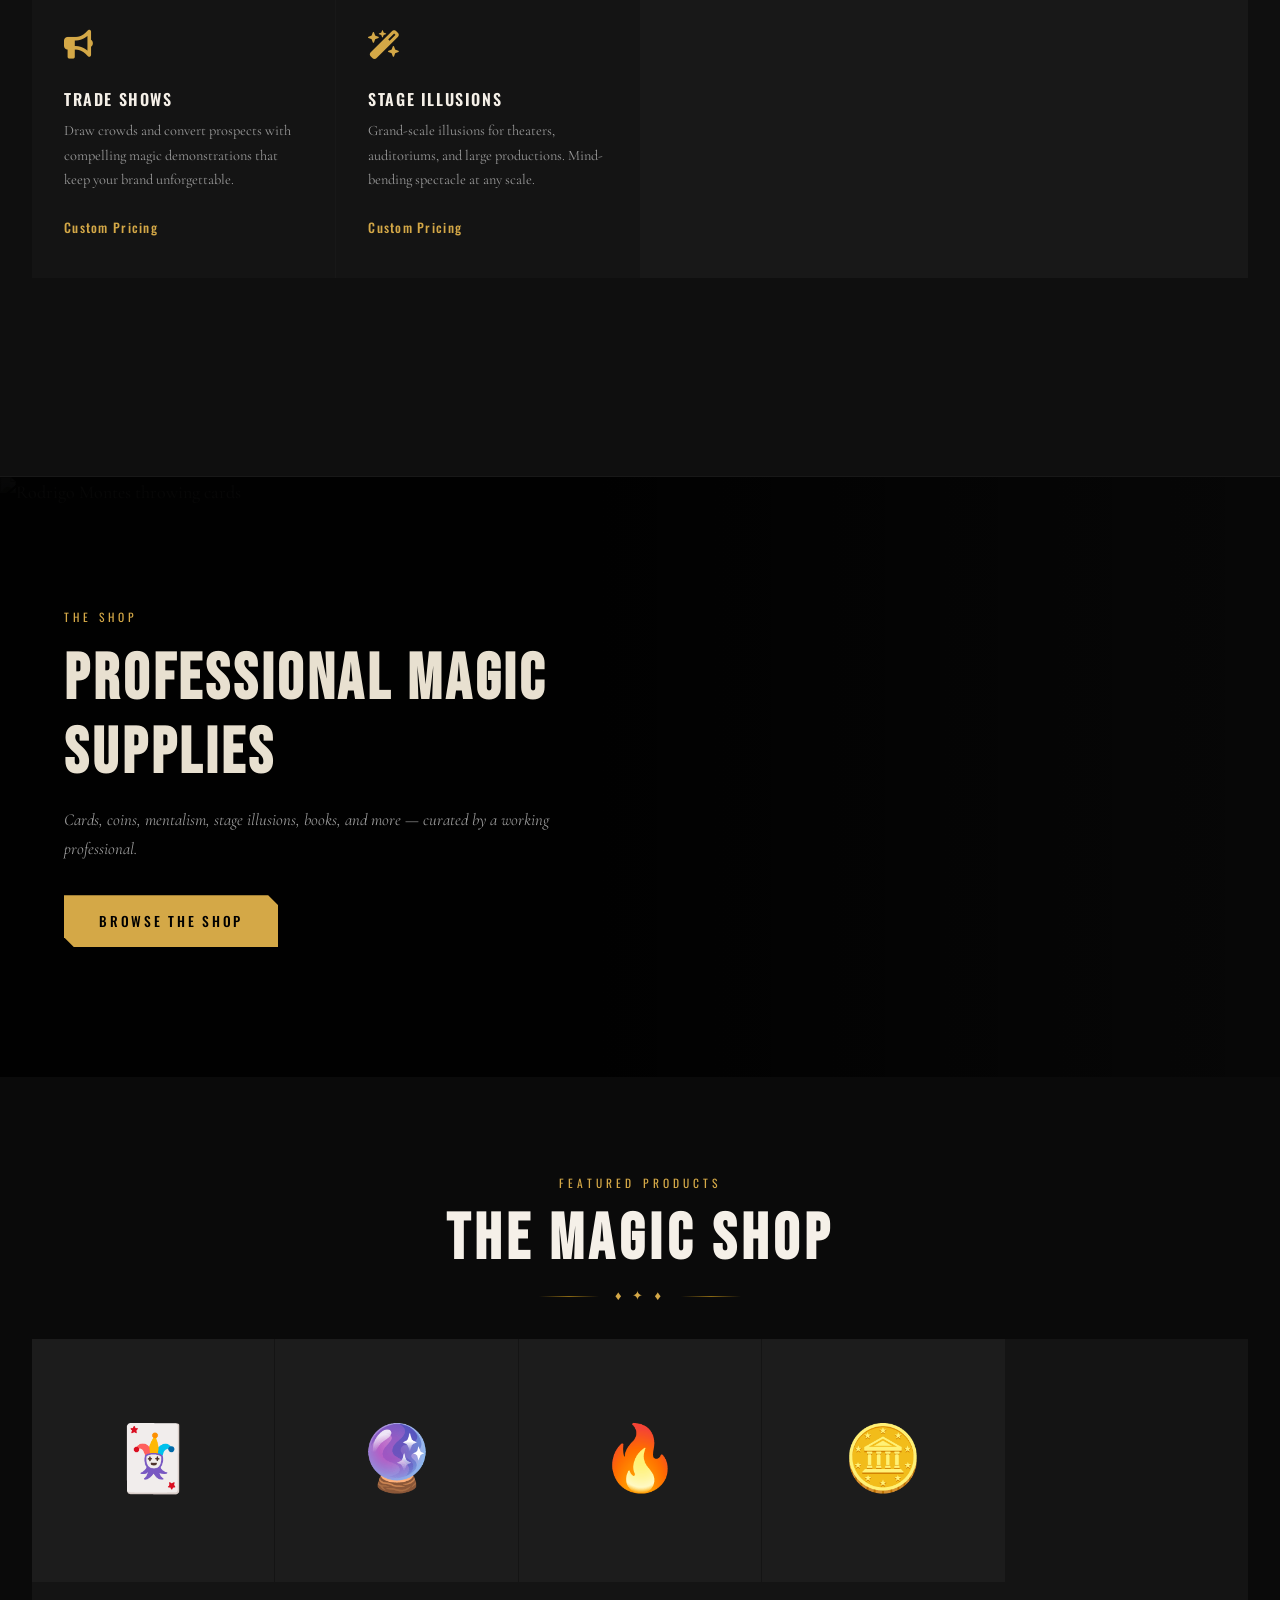
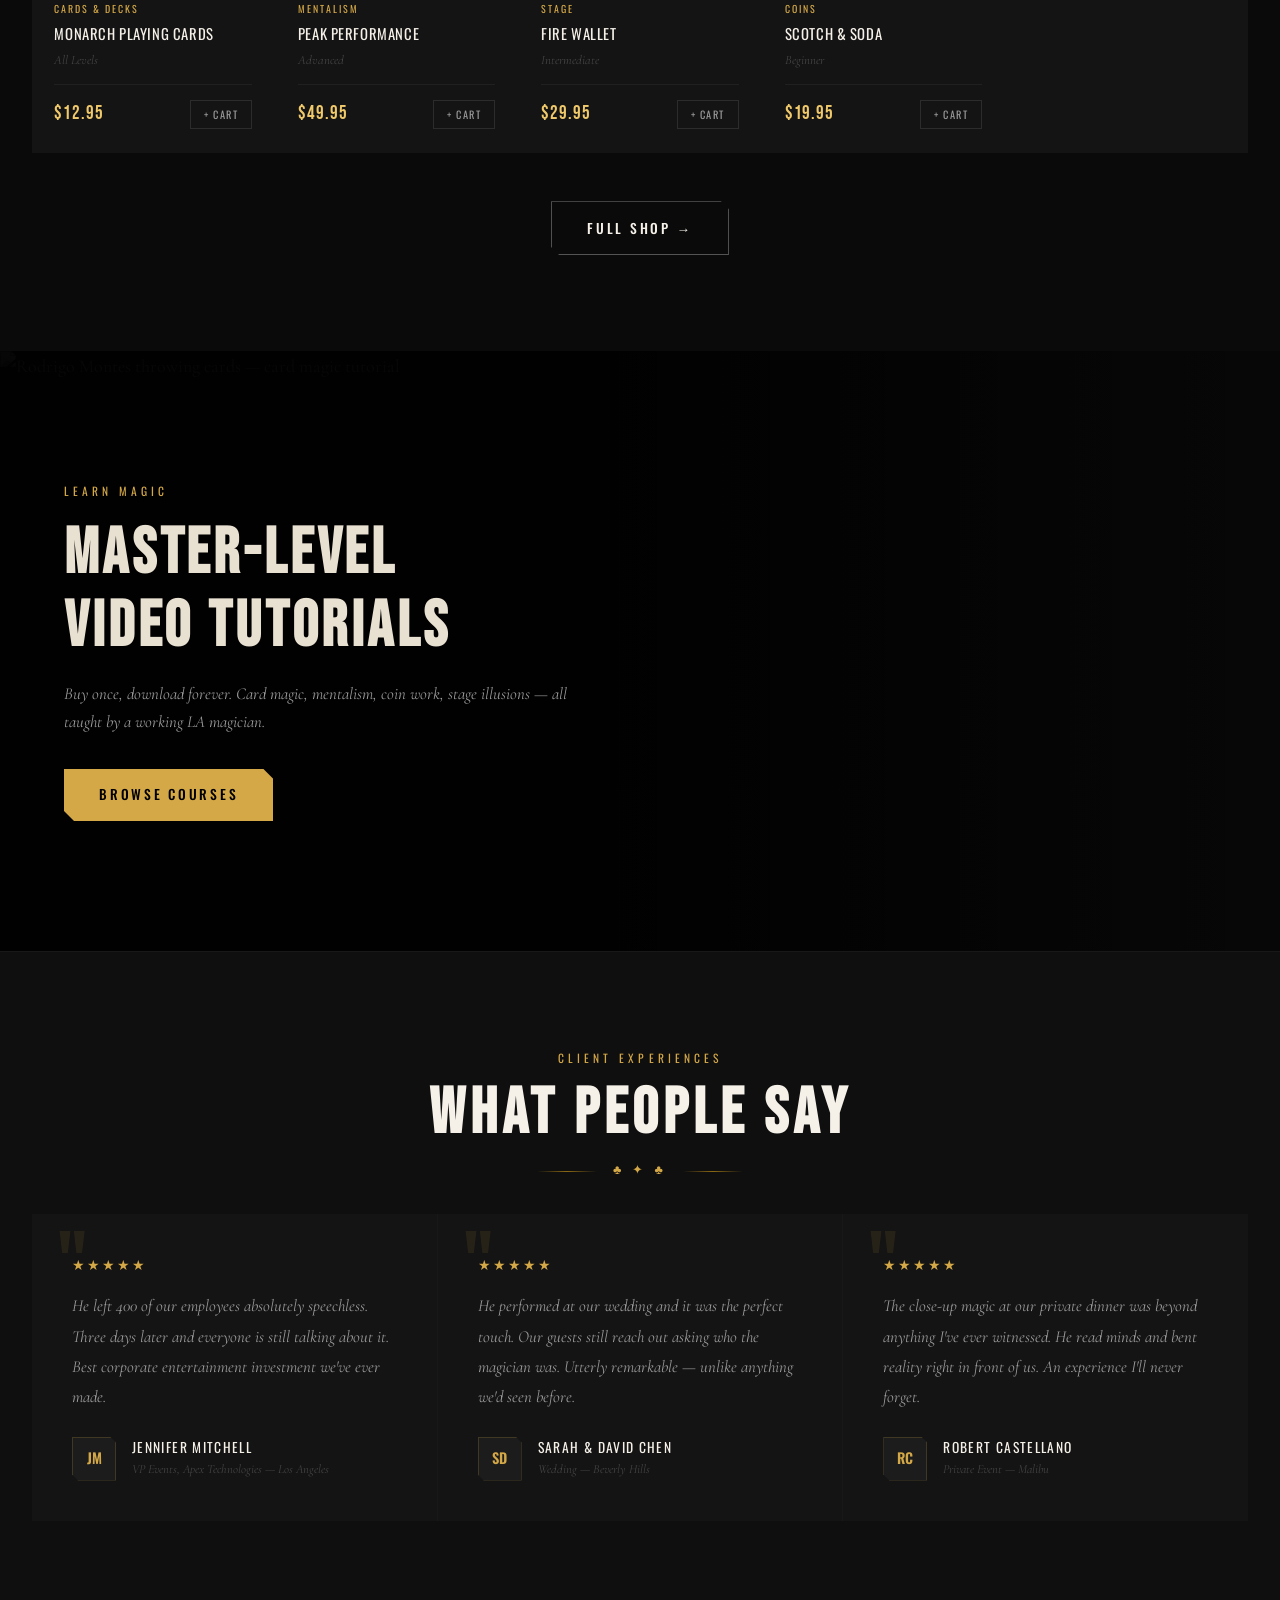
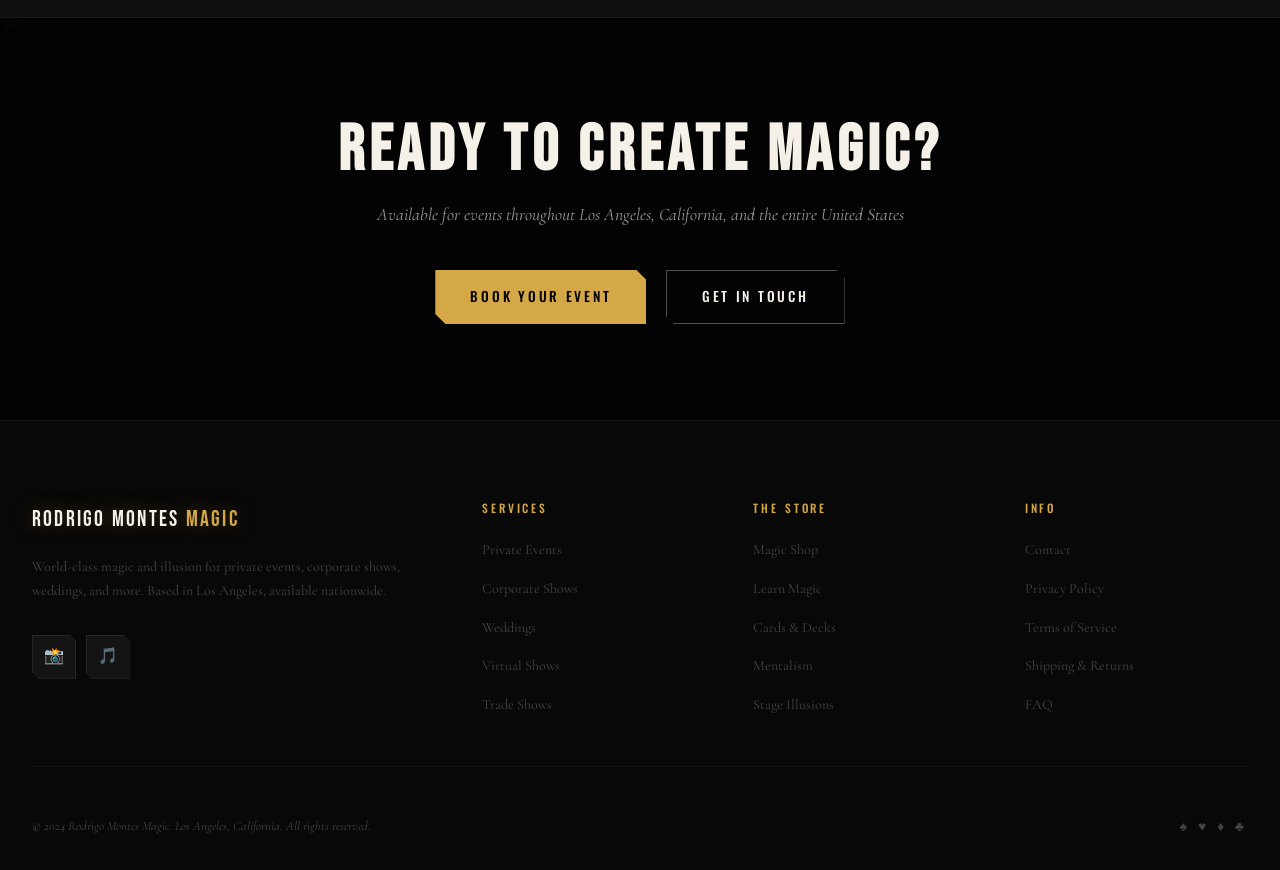
==== commit 25ff1ebe: "Replace emoji service icons with Font Awesome icons" ====
--- a/index.html
+++ b/index.html
@@ -6,6 +6,7 @@
   <title>Rodrigo Montes Magic — Master Illusionist Los Angeles</title>
   <meta name="description" content="World-class magician available for private events, corporate shows, weddings, and more across Los Angeles and the USA." />
   <link rel="stylesheet" href="css/styles.css" />
+  <link rel="stylesheet" href="https://cdnjs.cloudflare.com/ajax/libs/font-awesome/6.5.0/css/all.min.css" />
 </head>
 <body>
 
@@ -162,37 +163,37 @@
 
     <div class="services-grid">
       <div class="service-card reveal">
-        <div class="service-icon">🥂</div>
+        <div class="service-icon"><i class="fa-solid fa-champagne-glasses"></i></div>
         <h3>Private Parties</h3>
         <p>Intimate close-up magic and mentalism that transforms your gathering into a legendary evening.</p>
         <div class="price-tag">From $1,500</div>
       </div>
       <div class="service-card reveal reveal-delay-1">
-        <div class="service-icon">🏢</div>
+        <div class="service-icon"><i class="fa-solid fa-briefcase"></i></div>
         <h3>Corporate Events</h3>
         <p>Engaging stage shows and walkaround magic for conferences, product launches, and company celebrations.</p>
         <div class="price-tag">From $2,000</div>
       </div>
       <div class="service-card reveal reveal-delay-2">
-        <div class="service-icon">💍</div>
+        <div class="service-icon"><i class="fa-solid fa-ring"></i></div>
         <h3>Weddings</h3>
         <p>Create unforgettable memories on your special day with cocktail hour entertainment and full stage packages.</p>
         <div class="price-tag">From $1,500</div>
       </div>
       <div class="service-card reveal reveal-delay-3">
-        <div class="service-icon">🖥️</div>
+        <div class="service-icon"><i class="fa-solid fa-video"></i></div>
         <h3>Virtual Shows</h3>
         <p>Award-winning virtual magic for remote teams and online events. Fully interactive via Zoom.</p>
         <div class="price-tag">From $500</div>
       </div>
       <div class="service-card reveal">
-        <div class="service-icon">🎪</div>
+        <div class="service-icon"><i class="fa-solid fa-bullhorn"></i></div>
         <h3>Trade Shows</h3>
         <p>Draw crowds and convert prospects with compelling magic demonstrations that keep your brand unforgettable.</p>
         <div class="price-tag">Custom Pricing</div>
       </div>
       <div class="service-card reveal reveal-delay-1">
-        <div class="service-icon">🎭</div>
+        <div class="service-icon"><i class="fa-solid fa-wand-magic-sparkles"></i></div>
         <h3>Stage Illusions</h3>
         <p>Grand-scale illusions for theaters, auditoriums, and large productions. Mind-bending spectacle at any scale.</p>
         <div class="price-tag">Custom Pricing</div>
--- a/css/styles.css
+++ b/css/styles.css
@@ -625,6 +625,14 @@
   transition: var(--transition-slow);
 }
 
+.photo-strip-item:first-child img {
+  object-position: center center;
+}
+
+.photo-strip-item:nth-child(2) img {
+  object-position: center 35%;
+}
+
 .photo-strip-item:hover img {
   filter: saturate(0.7) contrast(1.05) brightness(0.9);
   transform: scale(1.04);
@@ -706,7 +714,7 @@
 .service-card:hover { background: var(--bg-card-hover); }
 .service-card:hover::before { transform: scaleY(1); }
 
-.service-icon { font-size: 2rem; margin-bottom: 1.2rem; }
+.service-icon { font-size: 1.8rem; margin-bottom: 1.2rem; color: var(--gold); }
 
 .service-card h3 {
   font-family: 'Oswald', sans-serif;
